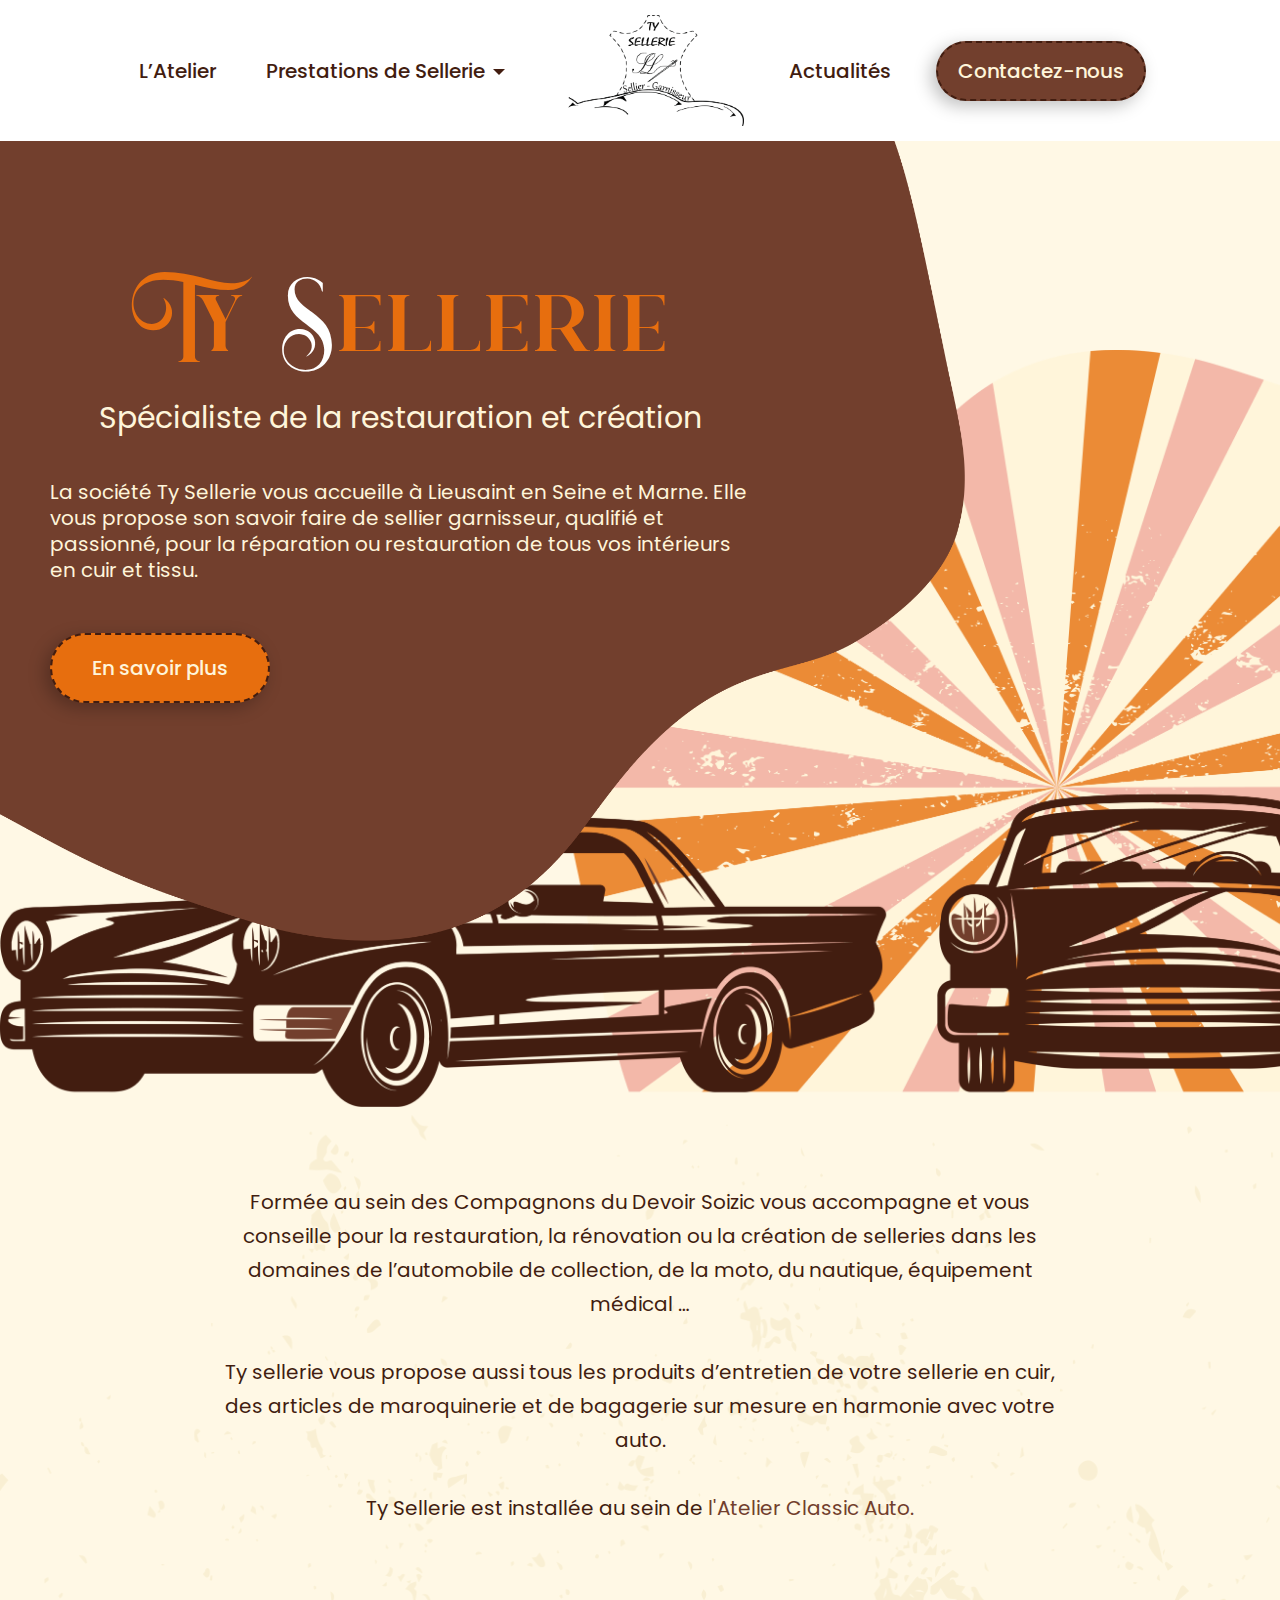
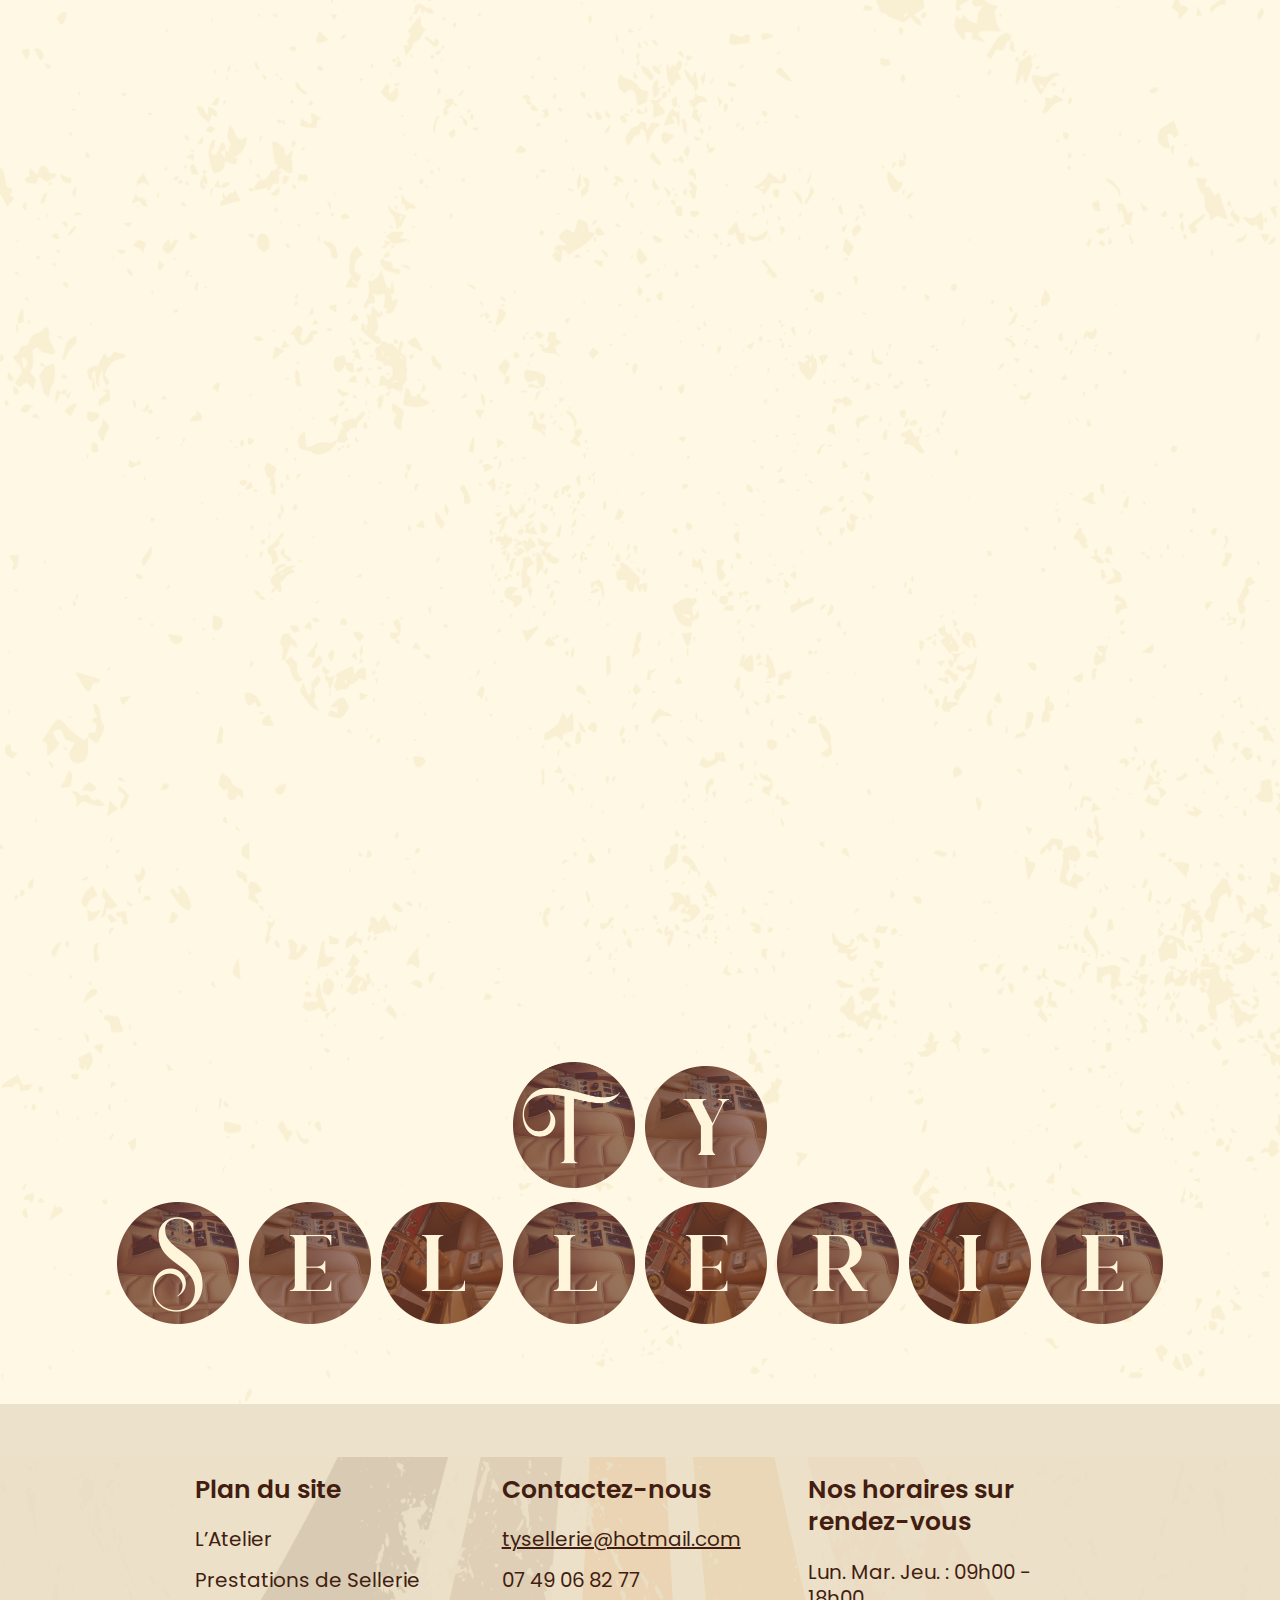
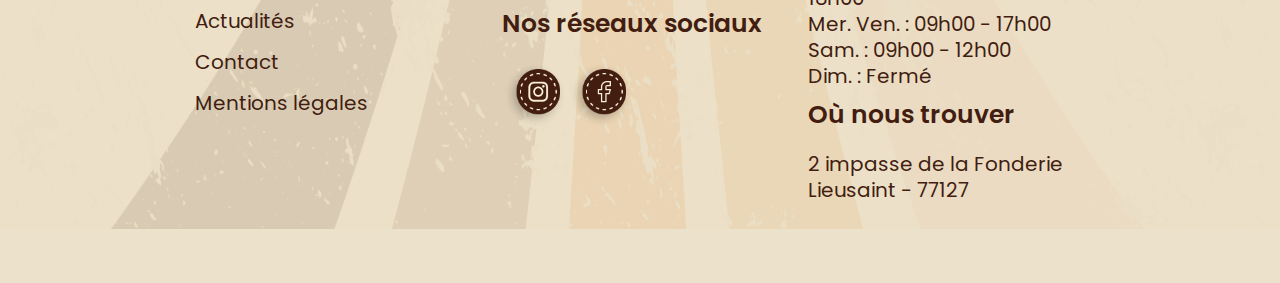
==== index.html @ c3db9c09 "Initial" ====
<!doctype html>
<html>
  <head>
    <meta http-equiv='Content-Type' content='text/html; charset=utf-8' />

    <meta charset="UTF-8">
    <meta http-equiv="X-UA-Compatible" content="IE=edge">
    <meta name="viewport" content="width=device-width, initial-scale=1.0">

    <link href="https://fonts.googleapis.com/css?family=Heebo:400,700|Lato:400,700&display=swap" rel="stylesheet">
    <link rel="stylesheet" href="https://unpkg.com/aos@next/dist/aos.css" />
    <link rel="stylesheet" href="./assets/css/style.css">
    <link rel="icon" href="/assets/img/favicone.jpg" type="image/x-icon" />
    <script src="https://ajax.googleapis.com/ajax/libs/jquery/3.5.1/jquery.min.js"></script>
    <script defer src="./assets/js/popper.min.js"></script>
    <script defer src="./assets/js/bootstrap.min.js"></script>
    <title>Ty Sellerie spécialiste de la restauration et de la création</title>
<meta property="og:title" content="Ty Sellerie spécialiste de la restauration et de la création" />
<meta property="og:locale" content="fr_FR" />
<meta name="description" content="La société Ty Sellerie vous accueille à Lieusaint en Seine et Marne. Elle vous propose son savoir faire de sellier garnisseur, qualifié et passionné." />
<meta property="og:description" content="La société Ty Sellerie vous accueille à Lieusaint en Seine et Marne. Elle vous propose son savoir faire de sellier garnisseur, qualifié et passionné." />
<meta name="keywords" content="" />
<link rel="canonical" href="http://localhost:4000/" />
<meta property="og:url" content="http://localhost:4000/" />
<meta property="og:site_name" content="BHInternet" />
<script type="application/ld+json">
{
"@context":"https://schema.org",
"@type":"WebSite",
"url":"http://localhost:4000/",
"description":"La société Ty Sellerie vous accueille à Lieusaint en Seine et Marne. Elle vous propose son savoir faire de sellier garnisseur, qualifié et passionné.",
"name":"Ty Sellerie spécialiste de la restauration et de la création"
}
</script>


    <!-- Google tag (gtag.js) -->
    <script async src="https://www.googletagmanager.com/gtag/js?id=G-V0Y8XHBQF3"></script>
    <script>
        window.dataLayer = window.dataLayer || [];
        function gtag() { dataLayer.push(arguments); }
        gtag('js', new Date());

        gtag('config', 'G-V0Y8XHBQF3');
    </script>
</head>
  <body>
    <section class="navbar-main ">
    <nav class="navbar navbar-expand-lg fixedNav">
        <div class="container-fluid">
            <div class="Navbar_image2">
                <a href="./index.html"><img src="./assets/img/logo.png"
                    class="Navbar_image-img" alt="" /></a>
            </div>
            <button class="navbar-toggler" type="button" data-toggle="collapse" data-target="#navbarNav"
                aria-controls="navbarNav" aria-expanded="false" aria-label="Toggle navigation">
                <i class="fa fa-bars fa-2x toggle-button" aria-hidden="true"></i>
            </button>
            <div class="collapse navbar-collapse Navbar_nav-collapse" id="navbarNav">
                <ul class="navbar-nav Navbar_nav mx-auto">
                    <li class="nav-item Navbar_nav-item">
                        <a class="nav-link Navbar_nav-link" href="./index.html">L’Atelier</a>
                    </li>
                    <li class="nav-item dropdown Navbar_nav-item">
                        <a class="nav-link Navbar_nav-link dropdown-toggle  d-flex align-items-center" href="#"
                            id="navbarDropdown" role="button" data-toggle="dropdown" aria-haspopup="true"
                            aria-expanded="false"> Prestations de Sellerie
                        </a>
                        <div class="dropdown-menu" aria-labelledby="navbarDropdown">
                            <a class="dropdown-item Navbar_nav-link" href="./sellerie-automobile.html"> Sellerie Automobile</a>
                            <a class="dropdown-item Navbar_nav-link" href="./sellerie-moto.html">Sellerie Moto</a>
                            <a class="dropdown-item Navbar_nav-link" href="./restauration-renovation-cuire.html">Restauration Renovation Cuire</a>
                        </div>
                    </li>
                    <li class="nav-item Navbar_nav-item">
                        <div class="Navbar_image">
                            <a href="./index.html"><img src="./assets/img/logo.png"
                                    class="Navbar_image-img" alt="" /></a>
                        </div>
                    </li>
                    <li class="nav-item Navbar_nav-item">
                        <a class="nav-link Navbar_nav-link" href="./actualites.html">Actualités</a>
                    </li>
                    <li class="nav-item Navbar_nav-item">
                        <a class="nav-link Navbar_nav-btn" href="./contact.html">Contactez-nous</a>
                    </li>
                </ul>
            </div>
        </div>
    </nav>
</section>

    
        <section class="slider">
    <div class="slider_content">
        <div class="slider_bg"></div>
        <div class="slider_top">
            <div class="slider_top-content">
                <h1 class="slider_top-content--title">Ty <span class="color-white">S</span>ellerie</h1>
                <h2 class="slider_top-content--head">Spécialiste de la restauration et création</h2>
                <p class="slider_top-content--p">La société Ty Sellerie vous accueille à Lieusaint en Seine et Marne.
                    Elle vous propose son savoir faire de sellier garnisseur, qualifié
                    et passionné, pour la réparation ou restauration de
                    tous vos intérieurs en cuir et tissu.</p>
            </div>
            <div class="slider_top-button" id="start">
                <div class="d-flex">
                    <a class="slider_top-button--btn" href="#start">En savoir plus</a>
                    <a class="slider_top-button--insta" href="https://www.instagram.com/tysellerie/" target="_blank"><i
                            class="fas fa-instagram"></i></a>
                </div>
            </div>
        </div>
    </div>
</section>
    

    <div class="">
        <div class="bg">
<section class="menu">
    <div class="container-fluid">
        <div class="row">
            <div class="col-md-12">
                <div class="menu_content">
                    <p class="menu_content-p">
                        Formée au sein des Compagnons du Devoir Soizic vous accompagne et vous conseille pour la
                        restauration, la rénovation ou la création de selleries dans les domaines de l’automobile de
                        collection, de la moto, du nautique, équipement médical …
                        <br><br>
                        Ty sellerie vous propose aussi tous les produits d’entretien de votre sellerie en cuir, des
                        articles de maroquinerie et de bagagerie sur mesure en harmonie avec votre auto.
                        <br><br>
                        Ty Sellerie est installée au sein de <a href="#" class="link">l'Atelier Classic Auto.</a>
                    </p>
                </div>
            </div>
        </div>
    </div>
</section>
    <section class="gallery">
        <div class="container-fluid">
            <div class="row">
                <div class="col-md-4 col-sm-6">
                    <div class="gallery_image gallery_image-brown" data-aos="fade-right">
                        <img src="./assets/img/1.png" class="gallery_image-img" alt="" />
                    </div>
                </div>
                <div class="col-md-4 col-sm-6">
                    <div class="gallery_image gallery_image-lightBrown" data-aos="fade-up">
                        <img src="./assets/img/2.png" class="gallery_image-img" alt="" />
                    </div>
                </div>
                <div class="col-md-4 col-sm-6">
                    <div class="gallery_image gallery_image-orange" data-aos="fade-left">
                        <img src="./assets/img/1.png" class="gallery_image-img" alt="" />
                    </div>
                </div>
                <div class="col-md-4 col-sm-6 mt-5">
                    <div class="gallery_image gallery_image-lightOrange" data-aos="fade-right">
                        <img src="./assets/img/3.png" class="gallery_image-img" alt="" />
                    </div>
                </div>
                <div class="col-md-4 col-sm-6 mt-5">
                    <div class="gallery_image gallery_image-pink" data-aos="fade-up">
                        <img src="./assets/img/4.png" class="gallery_image-img" alt="" />
                    </div>
                </div>
                <div class="col-md-4 col-sm-6 mt-5">
                    <div class="gallery_image gallery_image-transparent" data-aos="fade-left">
                        <img src="./assets/img/2.png" class="gallery_image-img" alt="" />
                    </div>
                </div>
            </div>
        </div>
    </section>
    <section class="name">
        <div class="container">
            <div class="name_content">
                <div class="name_content-image">
                    <img src="./assets/img/T.png" class="name_content-image--img" alt="" />
                </div>
                <div class="name_content-image">
                    <img src="./assets/img/Y.png" class="name_content-image--img" alt="" />
                </div>
            </div>
            <div class="name_content">
                <div class="name_content-image">
                    <img src="./assets/img/S.png" class="name_content-image--img" alt="" />
                </div>
                <div class="name_content-image">
                    <img src="./assets/img/E.png" class="name_content-image--img" alt="" />
                </div>
                <div class="name_content-image">
                    <img src="./assets/img/L.png" class="name_content-image--img" alt="" />
                </div>
                <div class="name_content-image">
                    <img src="./assets/img/L2.png" class="name_content-image--img" alt="" />
                </div>
                <div class="name_content-image">
                    <img src="./assets/img/E2.png" class="name_content-image--img" alt="" />
                </div>
                <div class="name_content-image">
                    <img src="./assets/img/R.png" class="name_content-image--img" alt="" />
                </div>
                <div class="name_content-image">
                    <img src="./assets/img/I.png" class="name_content-image--img" alt="" />
                </div>
                <div class="name_content-image">
                    <img src="./assets/img/E3.png" class="name_content-image--img" alt="" />
                </div>
            </div>
        </div>
    </section>
</div>
    </div>

    <footer class="footer">
    <div class="container-fluid">
        <div class="row">
            <div class="col-md-4">
                <div class="footer_content">
                    <h3 class="footer_content-title">Plan du site</h3>
                    <ul class="footer_content-ul">
                        <li class="footer_content-li">
                            <a href="./index.html" class="footer_content-li--link">L’Atelier</a>
                        </li>
                        <li class="footer_content-li">
                            <a href="./sellerie-automobile.html" class="footer_content-li--link">Prestations de Sellerie</a>
                        </li>
                        <li class="footer_content-li">
                            <a href="./actualites.html" class="footer_content-li--link">Actualités</a>
                        </li>
                        <li class="footer_content-li">
                            <a href="./contact.html" class="footer_content-li--link">Contact</a>
                        </li>
                        <li class="footer_content-li">
                            <a href="./mentions-legales.html" class="footer_content-li--link">Mentions légales</a>
                        </li>
                    </ul>
                </div>
            </div>
            <div class="col-md-4">
                <div class="footer_content">
                    <h3 class="footer_content-title">Contactez-nous</h3>
                    <ul class="footer_content-ul">
                        <li class="footer_content-li">
                            <a href="mailto:tysellerie@hotmail.com"
                                class="footer_content-li--link"><u>tysellerie@hotmail.com</u></a>
                        </li>
                        <li class="footer_content-li">
                            <a href="tel:07 49 06 82 77"
                                class="footer_content-li--link">07 49 06 82 77</a>
                        </li>
                    </ul>
                    <h3 class="footer_content-title">Nos réseaux sociaux</h3>
                    <div class="footer_content-icons">
                        <a href="https://www.instagram.com/tysellerie/" target="_blank" class="link"> <img
                                src="./assets/img/insta-footer.png" class="footer_content-icons--img" alt="" /></a>
                                <a href="https://www.facebook.com/Tysellerie77" target="_blank" class="link"><img src="./assets/img/facebook.png" class="footer_content-icons--img" alt="" /></a>
                    </div>
                </div>
            </div>
            <div class="col-md-4">
                <div class="footer_content">
                    <h3 class="footer_content-title">Nos horaires sur rendez-vous</h3>
                    <p class="footer_content-p">Lun. Mar. Jeu. : 09h00 - 18h00<br>
                        Mer. Ven. : 09h00 - 17h00<br>
                        Sam. : 09h00 - 12h00<br>
                        Dim. : Fermé<br></p>
                </div>
                <div class="footer_content">
                    <h3 class="footer_content-title">Où nous trouver</h3>
                    <p class="footer_content-p">2 impasse de la Fonderie<br>
                        Lieusaint - 77127</p>
                </div>
            </div>
        </div>
    </div>
</footer>

<script src="https://unpkg.com/aos@next/dist/aos.js"></script>
<script>
    AOS.init({
        offset: 200,
        duration: 700
    });
</script>

<script src="./assets/js/index.js"></script>
<script src="./assets/js/formSubmit.js"></script>
<script src="https://www.google.com/recaptcha/api.js" async defer></script>
  </body>
</html>
---- assets/css/style.css ----
@import url("https://fonts.googleapis.com/css2?family=Poppins:wght@200;300;400;500;600;700;800;900&display=swap");@import url("https://fonts.googleapis.com/css2?family=Roboto:wght@300;400;500;700;900&display=swap");:root{--color-primary:#421D10;--color-secondary: 
  --font-primary: "Poppins", Helvetica, Arial, sans-serif}@font-face{font-family:"glimmer of light";src:url("../font/glimmer_of_light.otf")}*{margin:0;padding:0}*,*:before,*:after{-webkit-box-sizing:border-box;box-sizing:border-box}*::selection{background-color:var(--color-primary);color:#fff}html{font-family:'Poppins', sans-serif;font-size:62.5% !important;-webkit-tap-highlight-color:rgba(0,0,0,0);scroll-behavior:smooth;line-height:1.5;color:#545454;width:100%;overflow-x:hidden}body{font-family:'Poppins', sans-serif;background-repeat:no-repeat;min-height:100vh;max-width:100%;overflow-x:hidden !important}.bg{background:url("../img/bg.png");background-repeat:no-repeat;background-size:cover;background-position:center}.Navbar{background:#fff !important;z-index:10000 !important;width:100vw;transition:1s all ease-in-out}.Navbar_image2{display:none}@media only screen and (max-width: 990px){.Navbar_image2{display:inline}}@media only screen and (max-width: 990px){.Navbar_image{display:none}}.Navbar_image-img{width:17.6rem;max-width:100% !important;height:11.1rem;margin:1rem 0;margin-left:2rem}@media only screen and (max-width: 768px){.Navbar_image-img{width:auto;height:8vh;max-width:100%;margin-top:1rem !important;margin-bottom:1rem}}.Navbar_nav{font-family:'Poppins', sans-serif;font-size:1.3rem !important;display:flex !important;justify-content:space-between !important;transition:all 5s fade-in;padding:0rem}.Navbar_nav-item{display:flex;justify-content:center;align-items:center;margin:0 2rem !important}@media only screen and (max-width: 990px){.Navbar_nav-item{margin:.5rem 2rem !important}}@media only screen and (max-width: 768px){.Navbar_nav-item{justify-content:flex-start !important;align-items:flex-start !important;text-align:left}}.Navbar_nav-link{font-family:'Poppins';font-style:normal;font-weight:500;font-size:2rem;line-height:1.3;display:flex;align-items:center;color:#421D10;text-transform:none}.Navbar_nav-link:hover{color:#E76E0E;text-decoration:none;cursor:pointer}.Navbar_nav-btn{font-family:'Poppins';font-style:normal;font-weight:500;font-size:2rem;line-height:1.3;color:#FFF5DA;background:#723F2D;box-shadow:-5px 5px 1.7rem rgba(0,0,0,0.25);border-radius:5rem;border:2px dashed #421D10;padding:1.5rem 2rem !important;text-transform:none}@media only screen and (max-width: 900px){.Navbar_nav-btn{margin-left:0 !important}}.Navbar_nav-btn:hover{background:#E76E0E;color:#FFF5DA;transition:all 1s;cursor:pointer}.navbar-active{position:fixed !important;width:100%;max-width:100%;background-color:#fff !important;box-shadow:0 1rem 2rem rgba(0,0,0,0.12);border:0 !important;top:0 !important;left:0 !important;transition:0.2s;z-index:1000 !important}.navbar-active .navbar{height:10vh}.navbar-active .Navbar_image-img{width:7rem !important;height:7rem !important}.dropdown-item.active,.dropdown-item:active{color:#fff;text-decoration:none;background-color:#969d79 !important}.dropdown-toggle::after{position:relative;top:1px;left:2px}.color-white{color:#fff !important}.slider{width:100%;max-width:100%;background:rgba(255,245,218,0.7) !important;position:relative}.slider_content{position:relative;display:flex;justify-content:end;width:100%;max-width:100%;padding-top:20rem}@media only screen and (max-width: 990px){.slider_content{padding:0;display:block}}.slider_bg{position:relative;background:url("../img/slider.png");background-repeat:no-repeat;background-size:contain;background-position:right;width:100%;max-width:100%;height:77.4rem}@media only screen and (max-width: 990px){.slider_bg{height:100%}}.slider_top{position:absolute;top:0;left:0;background:url("../img/slider-top.png");background-repeat:no-repeat;background-size:contain;background-position:left top;width:100%;max-width:100%;height:80rem}@media only screen and (max-width: 990px){.slider_top{position:relative;background-size:cover;background-position:center}}.slider_top-content{padding-left:5rem;padding-top:10rem;width:75rem}@media only screen and (max-width: 990px){.slider_top-content{padding:1rem;width:100%}}.slider_top-content--title{font-family:'glimmer of light';font-style:normal;font-weight:400;font-size:8rem;line-height:1.7;color:#E76E0E;text-align:center}@media only screen and (max-width: 990px){.slider_top-content--title{font-size:6rem}}@media only screen and (max-width: 768px){.slider_top-content--title{font-size:4.8rem}}.slider_top-content--head{font-family:'Poppins';font-style:normal;font-weight:400;font-size:3rem;line-height:1.4;color:#FFF5DA;text-align:center;margin-top:2rem}.slider_top-content--p{font-family:'Poppins';font-style:normal;font-weight:400;font-size:2rem;line-height:1.3;color:#FFF5DA;margin-top:4rem}@media only screen and (max-width: 990px){.slider_top-content--p{margin-right:2rem}}.slider_top-button{width:75rem;display:flex;justify-content:start;align-items:center;margin-top:5rem;margin-left:5rem}@media only screen and (max-width: 990px){.slider_top-button{width:100%;margin-top:3rem;margin-left:2rem}}@media only screen and (max-width: 768px){.slider_top-button{width:100%;margin-top:1rem;margin-left:1rem}}@media only screen and (max-width: 400px){.slider_top-button{justify-content:center;align-items:center;flex-direction:column}}.slider_top-button--btn{font-family:'Poppins';font-style:normal;font-weight:500;font-size:2rem;line-height:1.3;color:#FFF5DA;background:#E76E0E;box-shadow:-5px 5px 1.7rem rgba(0,0,0,0.25);border-radius:5rem;border:2px dashed #421D10;padding:2rem 4rem !important;text-transform:none;text-align:center;margin-right:1rem}@media only screen and (max-width: 900px){.slider_top-button--btn{margin-left:0 !important}}.slider_top-button--btn:hover{background:#723F2D;color:#FFF5DA;text-decoration:none;transition:all .5s;cursor:pointer}.slider_top-button--insta{background:url("../img/insta.png");background-repeat:no-repeat;background-size:contain;background-position:center;width:6.6rem;max-width:100%;height:6.8rem;margin-left:1rem}.menu{padding:7rem 20rem;background:rgba(255,245,218,0.7) !important}@media only screen and (max-width: 1200px){.menu{padding:7rem 10rem}}@media only screen and (max-width: 990px){.menu{padding:7rem}}@media only screen and (max-width: 768px){.menu{padding:4rem 2rem}}.menu_content-p{font-family:'Poppins';font-style:normal;font-weight:400;font-size:2rem;line-height:1.7;text-align:center;color:#421D10}@media only screen and (max-width: 768px){.menu_content-p{text-align:justify}}.menu_content-p2{margin-top:4rem}.link{color:#723F2D !important}.gallery{padding:7rem 20rem;background:rgba(255,245,218,0.7) !important}@media only screen and (max-width: 1200px){.gallery{padding:7rem 10rem}}@media only screen and (max-width: 990px){.gallery{padding:7rem}}@media only screen and (max-width: 768px){.gallery{padding:4rem 2rem}}.gallery-image2{border:.2rem dashed #FFF5DA;height:100%;padding:5rem}.gallery_image{height:100%}.gallery_image-brown{background:#421D10;padding:8rem 1rem;border:2px dashed #FFF5DA}.gallery_image-brown2{background:#421D10;padding:8rem 1rem;padding-bottom:4rem !important}.gallery_image-lightBrown{background:#723F2D;padding:8rem 1rem;border:2px dashed #EB8B36}.gallery_image-orange{background:#E76E0E;padding:8rem 1rem;border:2px dashed #421D10}.gallery_image-lightOrange{background:#EB8B36;padding:8rem 1rem;border:2px dashed #F3B8A9}.gallery_image-pink{background:#F3B8A9;padding:8rem 1rem;border:2px dashed #E76E0E}.gallery_image-transparent{background:#FFF5DA;padding:8rem 1;border:2px dashed #723F2D}.gallery_image-orangePink{background:#EB8B36;border-radius:4.5rem;padding:1.5rem}.gallery_image-img{width:100%;max-width:100%;border-radius:4.5rem;border:.2rem dashed #FFF5DA;padding:1rem}.gallery_image-img2{width:100%;max-width:100%;border-radius:4.5rem;padding:1rem;border:.2rem dashed #FFF5DA}.gallery_image-title{font-family:'Poppins';font-style:normal;font-weight:400;font-size:2rem;line-height:1.3;text-align:center;color:#FFF5DA;margin-top:2rem}.gallery_image-p{font-family:'Poppins';font-style:normal;font-weight:400;font-size:1.5rem;line-height:1.3;text-align:center;color:#FFF5DA;margin-top:4rem}.name{padding:7rem 0;background:rgba(255,245,218,0.7) !important}.name_content{display:flex;justify-content:center;align-items:center;margin:1rem 0}.name_content-image{margin:0 .5rem}.name_content-image--img{width:12.2rem;max-width:100%;height:12.6rem}.footer{background:url("../img/footer-bg.png");background-repeat:no-repeat;background-size:contain;background-position:center;width:100vw;max-width:100%;z-index:0;position:relative;padding:7rem 40rem}@media only screen and (max-width: 1600px){.footer{padding:7rem 18rem}}@media only screen and (max-width: 1200px){.footer{padding:7rem 10rem}}@media only screen and (max-width: 990px){.footer{padding:7rem}}@media only screen and (max-width: 768px){.footer{padding:4rem 2rem}}.footer::before{content:'';position:absolute;top:0;left:0;width:100%;max-width:100%;height:100%;background:#EADFC5;opacity:0.9;z-index:-1;transition:.5s}@media only screen and (max-width: 768px){.footer_content{text-align:center}}.footer_content-title{font-family:'Poppins';font-style:normal;font-weight:600;font-size:2.5rem;line-height:1.3;color:#421D10;margin-bottom:2rem}.footer_content-p{font-family:'Poppins';font-style:normal;font-weight:400;font-size:2rem;line-height:1.3;color:#421D10;margin:1rem 0}.footer_content-ul{list-style:none}.footer_content-li{margin:1.5rem 0}.footer_content-li--link{font-family:'Poppins';font-style:normal;font-weight:400;font-size:2rem;line-height:1.3;text-align:center;color:#421D10}.footer_content-li--link:hover{color:#EB8B36;text-decoration:none;cursor:pointer}.footer_content-icons{display:flex;justify-content:start;align-items:center}@media only screen and (max-width: 768px){.footer_content-icons{justify-content:center}}.footer_content-icons--img{width:6.6rem;max-width:100%;height:6.8rem}.banner{width:100%;max-width:100%}.banner_row{display:flex;justify-content:center;align-items:center;width:100vw;max-width:100%;height:60rem}@media only screen and (max-width: 990px){.banner_row{flex-direction:column;height:100%}}.banner_left{background:url("../img/left.png");background-position:center;background-repeat:no-repeat;background-size:cover;width:100vw;max-width:100%;height:60rem}.banner_left-content--title{font-family:'glimmer of light';font-style:normal;font-weight:400;font-size:8rem;line-height:1.7;text-align:center;color:#FFF5DA;margin-top:2rem}.banner_right{background:url("../img/right.png");background-position:center;background-repeat:no-repeat;background-size:cover;width:100vw;max-width:100%;height:60rem}.banner_right-content{display:flex;flex-direction:column;justify-content:center;align-items:center;padding:15rem 20rem;padding-bottom:0rem}@media only screen and (max-width: 1400px){.banner_right-content{padding:7rem}}@media only screen and (max-width: 990px){.banner_right-content{padding:7rem}}@media only screen and (max-width: 768px){.banner_right-content{padding:4rem 2rem}}.banner_right-content--title{font-family:'Poppins';font-style:normal;font-weight:400;font-size:3rem;line-height:1.5;text-align:center;color:#FFF5DA}.banner_right-content--p{font-family:'Poppins';font-style:normal;font-weight:400;font-size:2rem;line-height:1.3;text-align:center;color:#FFF5DA}.tabs{background:rgba(255,245,218,0.7) !important;padding:2rem 0}.tabs_row{display:flex;justify-content:space-between;align-items:center;padding:2rem 0}@media only screen and (max-width: 990px){.tabs_row{justify-content:center;align-items:center;flex-wrap:wrap}}@media only screen and (max-width: 990px){.tabs_tab{margin:2rem}}.tabs_tab-p{font-family:'Poppins';font-style:normal;font-weight:600;font-size:2rem;line-height:1.3;display:flex;align-items:center;text-align:center;color:#723F2D;padding:.2rem 4rem}.tabs_tab-p::hover{cursor:pointer}.tabs_tab-active{display:flex;align-items:center;text-align:center;background:#FFF5DA;box-shadow:-0.5rem 0.5rem 1.7rem rgba(0,0,0,0.25);border-radius:5rem;border:2px dashed #723F2D;padding:.4rem 1rem}.details{background:rgba(255,245,218,0.7) !important;padding-top:3rem}.details_content{padding:3rem 0;background:rgba(255,245,218,0.7) !important}.details_content-title{font-family:'glimmer of light';font-style:normal;font-weight:400;font-size:6rem;line-height:1.5;text-align:center;color:#421D10}.details_content-p{font-family:'Poppins';font-style:normal;font-weight:400;font-size:2rem;line-height:1.4;text-align:center;color:#421D10;margin-top:3rem}.details_images{background:rgba(255,245,218,0.7) !important;padding-top:2rem;padding-bottom:7rem}.details_images-img{width:100%;max-width:100%;margin:1rem 0}.contact{padding:7rem 0;background:rgba(255,245,218,0.7) !important}.contact_bg{background:#421D10;padding:1rem}.contact_content{padding:3rem;border:2px dashed #FFF5DA}.contact_content-title{font-family:'glimmer of light';font-style:normal;font-weight:400;font-size:3rem;line-height:1.4;text-align:left;color:#FFF5DA;margin-bottom:2rem}.contact_content-ul{list-style:none}.contact_content-li{font-family:'Poppins';font-style:normal;font-weight:400;font-size:2rem;line-height:1.5;text-align:justify;color:#FFFFFF}.contact_content-form--label{font-family:'Roboto';font-style:normal;font-weight:500;font-size:2.5rem;line-height:1.5;display:flex;align-items:center;text-align:justify;color:#FFF5DA}.contact_content-form--input{width:100%;max-width:100%;font-family:'Roboto';font-style:normal;font-weight:400;font-size:2.5rem;line-height:1.6;padding:1rem;display:flex;align-items:center;color:#FFFFFF;background:#723F2D;border-radius:1rem}.contact_content-form--textarea{width:100%;max-width:100%;height:100%;font-family:'Roboto';font-style:normal;font-weight:400;font-size:2.5rem;line-height:1.6;padding:1rem;display:flex;align-items:center;color:#FFFFFF !important;background:#723F2D;border-radius:1rem}.contact_content-form--btn{font-family:'Poppins';font-style:normal;font-weight:500;font-size:2rem;line-height:1.4;display:flex;align-items:center;text-align:center;color:#FFF5DA;background:#E76E0E;box-shadow:-0.5rem 0.5rem 1.7rem rgba(0,0,0,0.25);border-radius:5rem;border:2px dashed #723F2D;padding:1rem 6rem !important}::placeholder{color:#fff !important;opacity:1}:-ms-input-placeholder{color:#fff !important}::-ms-input-placeholder{color:#fff !important}/*!
 * Bootstrap v4.0.0 (https://getbootstrap.com)
 * Copyright 2011-2018 The Bootstrap Authors
 * Copyright 2011-2018 Twitter, Inc.
 * Licensed under MIT (https://github.com/twbs/bootstrap/blob/master/LICENSE)
 */:root{--blue: #007bff;--indigo: #6610f2;--purple: #6f42c1;--pink: #e83e8c;--red: #dc3545;--orange: #fd7e14;--yellow: #ffc107;--green: #28a745;--teal: #20c997;--cyan: #17a2b8;--white: #fff;--gray: #6c757d;--gray-dark: #343a40;--primary: #007bff;--secondary: #6c757d;--success: #28a745;--info: #17a2b8;--warning: #ffc107;--danger: #dc3545;--light: #f8f9fa;--dark: #343a40;--breakpoint-xs: 0;--breakpoint-sm: 576px;--breakpoint-md: 768px;--breakpoint-lg: 992px;--breakpoint-xl: 1200px;--font-family-sans-serif: -apple-system, BlinkMacSystemFont, "Segoe UI", Roboto, "Helvetica Neue", Arial, sans-serif, "Apple Color Emoji", "Segoe UI Emoji", "Segoe UI Symbol";--font-family-monospace: SFMono-Regular, Menlo, Monaco, Consolas, "Liberation Mono", "Courier New", monospace}*,*::before,*::after{box-sizing:border-box}html{font-family:sans-serif;line-height:1.15;-webkit-text-size-adjust:100%;-ms-text-size-adjust:100%;-ms-overflow-style:scrollbar;-webkit-tap-highlight-color:rgba(0,0,0,0)}@-ms-viewport{width:device-width}article,aside,dialog,figcaption,figure,footer,header,hgroup,main,nav,section{display:block}body{margin:0;font-family:-apple-system,BlinkMacSystemFont,"Segoe UI",Roboto,"Helvetica Neue",Arial,sans-serif,"Apple Color Emoji","Segoe UI Emoji","Segoe UI Symbol";font-size:1rem;font-weight:400;line-height:1.5;color:#212529;text-align:left;background-color:#fff}[tabindex="-1"]:focus{outline:0 !important}hr{box-sizing:content-box;height:0;overflow:visible}h1,h2,h3,h4,h5,h6{margin-top:0;margin-bottom:.5rem}p{margin-top:0;margin-bottom:1rem}abbr[title],abbr[data-original-title]{text-decoration:underline;text-decoration:underline dotted;cursor:help;border-bottom:0}address{margin-bottom:1rem;font-style:normal;line-height:inherit}ol,ul,dl{margin-top:0;margin-bottom:1rem}ol ol,ul ul,ol ul,ul ol{margin-bottom:0}dt{font-weight:700}dd{margin-bottom:.5rem;margin-left:0}blockquote{margin:0 0 1rem}dfn{font-style:italic}b,strong{font-weight:bolder}small{font-size:80%}sub,sup{position:relative;font-size:75%;line-height:0;vertical-align:baseline}sub{bottom:-.25em}sup{top:-.5em}a{color:#007bff;text-decoration:none;background-color:transparent;-webkit-text-decoration-skip:objects}a:hover{color:#0056b3;text-decoration:underline}a:not([href]):not([tabindex]){color:inherit;text-decoration:none}a:not([href]):not([tabindex]):hover,a:not([href]):not([tabindex]):focus{color:inherit;text-decoration:none}a:not([href]):not([tabindex]):focus{outline:0}pre,code,kbd,samp{font-family:monospace, monospace;font-size:1em}pre{margin-top:0;margin-bottom:1rem;overflow:auto;-ms-overflow-style:scrollbar}figure{margin:0 0 1rem}img{vertical-align:middle;border-style:none}svg:not(:root){overflow:hidden}table{border-collapse:collapse}caption{padding-top:.75rem;padding-bottom:.75rem;color:#6c757d;text-align:left;caption-side:bottom}th{text-align:inherit}label{display:inline-block;margin-bottom:.5rem}button{border-radius:0}button:focus{outline:1px dotted;outline:5px auto -webkit-focus-ring-color}input,button,select,optgroup,textarea{margin:0;font-family:inherit;font-size:inherit;line-height:inherit}button,input{overflow:visible}button,select{text-transform:none}button,html [type="button"],[type="reset"],[type="submit"]{-webkit-appearance:button}button::-moz-focus-inner,[type="button"]::-moz-focus-inner,[type="reset"]::-moz-focus-inner,[type="submit"]::-moz-focus-inner{padding:0;border-style:none}input[type="radio"],input[type="checkbox"]{box-sizing:border-box;padding:0}input[type="date"],input[type="time"],input[type="datetime-local"],input[type="month"]{-webkit-appearance:listbox}textarea{overflow:auto;resize:vertical}fieldset{min-width:0;padding:0;margin:0;border:0}legend{display:block;width:100%;max-width:100%;padding:0;margin-bottom:.5rem;font-size:1.5rem;line-height:inherit;color:inherit;white-space:normal}progress{vertical-align:baseline}[type="number"]::-webkit-inner-spin-button,[type="number"]::-webkit-outer-spin-button{height:auto}[type="search"]{outline-offset:-2px;-webkit-appearance:none}[type="search"]::-webkit-search-cancel-button,[type="search"]::-webkit-search-decoration{-webkit-appearance:none}::-webkit-file-upload-button{font:inherit;-webkit-appearance:button}output{display:inline-block}summary{display:list-item;cursor:pointer}template{display:none}[hidden]{display:none !important}h1,h2,h3,h4,h5,h6,.h1,.h2,.h3,.h4,.h5,.h6{margin-bottom:.5rem;font-family:inherit;font-weight:500;line-height:1.2;color:inherit}h1,.h1{font-size:2.5rem}h2,.h2{font-size:2rem}h3,.h3{font-size:1.75rem}h4,.h4{font-size:1.5rem}h5,.h5{font-size:1.25rem}h6,.h6{font-size:1rem}.lead{font-size:1.25rem;font-weight:300}.display-1{font-size:6rem;font-weight:300;line-height:1.2}.display-2{font-size:5.5rem;font-weight:300;line-height:1.2}.display-3{font-size:4.5rem;font-weight:300;line-height:1.2}.display-4{font-size:3.5rem;font-weight:300;line-height:1.2}hr{margin-top:1rem;margin-bottom:1rem;border:0;border-top:1px solid rgba(0,0,0,0.1)}small,.small{font-size:80%;font-weight:400}mark,.mark{padding:.2em;background-color:#fcf8e3}.list-unstyled{padding-left:0;list-style:none}.list-inline{padding-left:0;list-style:none}.list-inline-item{display:inline-block}.list-inline-item:not(:last-child){margin-right:.5rem}.initialism{font-size:90%;text-transform:uppercase}.blockquote{margin-bottom:1rem;font-size:1.25rem}.blockquote-footer{display:block;font-size:80%;color:#6c757d}.blockquote-footer::before{content:"\2014 \00A0"}.img-fluid{max-width:100%;height:auto}.img-thumbnail{padding:.25rem;background-color:#fff;border:1px solid #dee2e6;border-radius:.25rem;max-width:100%;height:auto}.figure{display:inline-block}.figure-img{margin-bottom:.5rem;line-height:1}.figure-caption{font-size:90%;color:#6c757d}code,kbd,pre,samp{font-family:SFMono-Regular,Menlo,Monaco,Consolas,"Liberation Mono","Courier New",monospace}code{font-size:87.5%;color:#e83e8c;word-break:break-word}a>code{color:inherit}kbd{padding:.2rem .4rem;font-size:87.5%;color:#fff;background-color:#212529;border-radius:.2rem}kbd kbd{padding:0;font-size:100%;font-weight:700}pre{display:block;font-size:87.5%;color:#212529}pre code{font-size:inherit;color:inherit;word-break:normal}.pre-scrollable{max-height:340px;overflow-y:scroll}.container{width:100%;padding-right:15px;padding-left:15px;margin-right:auto;margin-left:auto}@media (min-width: 576px){.container{max-width:540px}}@media (min-width: 768px){.container{max-width:720px}}@media (min-width: 992px){.container{max-width:960px}}@media (min-width: 1200px){.container{max-width:1140px}}.container-fluid{width:100%;padding-right:15px;padding-left:15px;margin-right:auto;margin-left:auto}.row{display:flex;flex-wrap:wrap;margin-right:-15px;margin-left:-15px}.no-gutters{margin-right:0;margin-left:0}.no-gutters>.col,.no-gutters>[class*="col-"]{padding-right:0;padding-left:0}.col-1,.col-2,.col-3,.col-4,.col-5,.col-6,.col-7,.col-8,.col-9,.col-10,.col-11,.col-12,.col,.col-auto,.col-sm-1,.col-sm-2,.col-sm-3,.col-sm-4,.col-sm-5,.col-sm-6,.col-sm-7,.col-sm-8,.col-sm-9,.col-sm-10,.col-sm-11,.col-sm-12,.col-sm,.col-sm-auto,.col-md-1,.col-md-2,.col-md-3,.col-md-4,.col-md-5,.col-md-6,.col-md-7,.col-md-8,.col-md-9,.col-md-10,.col-md-11,.col-md-12,.col-md,.col-md-auto,.col-lg-1,.col-lg-2,.col-lg-3,.col-lg-4,.col-lg-5,.col-lg-6,.col-lg-7,.col-lg-8,.col-lg-9,.col-lg-10,.col-lg-11,.col-lg-12,.col-lg,.col-lg-auto,.col-xl-1,.col-xl-2,.col-xl-3,.col-xl-4,.col-xl-5,.col-xl-6,.col-xl-7,.col-xl-8,.col-xl-9,.col-xl-10,.col-xl-11,.col-xl-12,.col-xl,.col-xl-auto{position:relative;width:100%;min-height:1px;padding-right:15px;padding-left:15px}.col{flex-basis:0;flex-grow:1;max-width:100%}.col-auto{flex:0 0 auto;width:auto;max-width:none}.col-1{flex:0 0 8.3333333333%;max-width:8.3333333333%}.col-2{flex:0 0 16.6666666667%;max-width:16.6666666667%}.col-3{flex:0 0 25%;max-width:25%}.col-4{flex:0 0 33.3333333333%;max-width:33.3333333333%}.col-5{flex:0 0 41.6666666667%;max-width:41.6666666667%}.col-6{flex:0 0 50%;max-width:50%}.col-7{flex:0 0 58.3333333333%;max-width:58.3333333333%}.col-8{flex:0 0 66.6666666667%;max-width:66.6666666667%}.col-9{flex:0 0 75%;max-width:75%}.col-10{flex:0 0 83.3333333333%;max-width:83.3333333333%}.col-11{flex:0 0 91.6666666667%;max-width:91.6666666667%}.col-12{flex:0 0 100%;max-width:100%}.order-first{order:-1}.order-last{order:13}.order-0{order:0}.order-1{order:1}.order-2{order:2}.order-3{order:3}.order-4{order:4}.order-5{order:5}.order-6{order:6}.order-7{order:7}.order-8{order:8}.order-9{order:9}.order-10{order:10}.order-11{order:11}.order-12{order:12}.offset-1{margin-left:8.3333333333%}.offset-2{margin-left:16.6666666667%}.offset-3{margin-left:25%}.offset-4{margin-left:33.3333333333%}.offset-5{margin-left:41.6666666667%}.offset-6{margin-left:50%}.offset-7{margin-left:58.3333333333%}.offset-8{margin-left:66.6666666667%}.offset-9{margin-left:75%}.offset-10{margin-left:83.3333333333%}.offset-11{margin-left:91.6666666667%}@media (min-width: 576px){.col-sm{flex-basis:0;flex-grow:1;max-width:100%}.col-sm-auto{flex:0 0 auto;width:auto;max-width:none}.col-sm-1{flex:0 0 8.3333333333%;max-width:8.3333333333%}.col-sm-2{flex:0 0 16.6666666667%;max-width:16.6666666667%}.col-sm-3{flex:0 0 25%;max-width:25%}.col-sm-4{flex:0 0 33.3333333333%;max-width:33.3333333333%}.col-sm-5{flex:0 0 41.6666666667%;max-width:41.6666666667%}.col-sm-6{flex:0 0 50%;max-width:50%}.col-sm-7{flex:0 0 58.3333333333%;max-width:58.3333333333%}.col-sm-8{flex:0 0 66.6666666667%;max-width:66.6666666667%}.col-sm-9{flex:0 0 75%;max-width:75%}.col-sm-10{flex:0 0 83.3333333333%;max-width:83.3333333333%}.col-sm-11{flex:0 0 91.6666666667%;max-width:91.6666666667%}.col-sm-12{flex:0 0 100%;max-width:100%}.order-sm-first{order:-1}.order-sm-last{order:13}.order-sm-0{order:0}.order-sm-1{order:1}.order-sm-2{order:2}.order-sm-3{order:3}.order-sm-4{order:4}.order-sm-5{order:5}.order-sm-6{order:6}.order-sm-7{order:7}.order-sm-8{order:8}.order-sm-9{order:9}.order-sm-10{order:10}.order-sm-11{order:11}.order-sm-12{order:12}.offset-sm-0{margin-left:0}.offset-sm-1{margin-left:8.3333333333%}.offset-sm-2{margin-left:16.6666666667%}.offset-sm-3{margin-left:25%}.offset-sm-4{margin-left:33.3333333333%}.offset-sm-5{margin-left:41.6666666667%}.offset-sm-6{margin-left:50%}.offset-sm-7{margin-left:58.3333333333%}.offset-sm-8{margin-left:66.6666666667%}.offset-sm-9{margin-left:75%}.offset-sm-10{margin-left:83.3333333333%}.offset-sm-11{margin-left:91.6666666667%}}@media (min-width: 768px){.col-md{flex-basis:0;flex-grow:1;max-width:100%}.col-md-auto{flex:0 0 auto;width:auto;max-width:none}.col-md-1{flex:0 0 8.3333333333%;max-width:8.3333333333%}.col-md-2{flex:0 0 16.6666666667%;max-width:16.6666666667%}.col-md-3{flex:0 0 25%;max-width:25%}.col-md-4{flex:0 0 33.3333333333%;max-width:33.3333333333%}.col-md-5{flex:0 0 41.6666666667%;max-width:41.6666666667%}.col-md-6{flex:0 0 50%;max-width:50%}.col-md-7{flex:0 0 58.3333333333%;max-width:58.3333333333%}.col-md-8{flex:0 0 66.6666666667%;max-width:66.6666666667%}.col-md-9{flex:0 0 75%;max-width:75%}.col-md-10{flex:0 0 83.3333333333%;max-width:83.3333333333%}.col-md-11{flex:0 0 91.6666666667%;max-width:91.6666666667%}.col-md-12{flex:0 0 100%;max-width:100%}.order-md-first{order:-1}.order-md-last{order:13}.order-md-0{order:0}.order-md-1{order:1}.order-md-2{order:2}.order-md-3{order:3}.order-md-4{order:4}.order-md-5{order:5}.order-md-6{order:6}.order-md-7{order:7}.order-md-8{order:8}.order-md-9{order:9}.order-md-10{order:10}.order-md-11{order:11}.order-md-12{order:12}.offset-md-0{margin-left:0}.offset-md-1{margin-left:8.3333333333%}.offset-md-2{margin-left:16.6666666667%}.offset-md-3{margin-left:25%}.offset-md-4{margin-left:33.3333333333%}.offset-md-5{margin-left:41.6666666667%}.offset-md-6{margin-left:50%}.offset-md-7{margin-left:58.3333333333%}.offset-md-8{margin-left:66.6666666667%}.offset-md-9{margin-left:75%}.offset-md-10{margin-left:83.3333333333%}.offset-md-11{margin-left:91.6666666667%}}@media (min-width: 992px){.col-lg{flex-basis:0;flex-grow:1;max-width:100%}.col-lg-auto{flex:0 0 auto;width:auto;max-width:none}.col-lg-1{flex:0 0 8.3333333333%;max-width:8.3333333333%}.col-lg-2{flex:0 0 16.6666666667%;max-width:16.6666666667%}.col-lg-3{flex:0 0 25%;max-width:25%}.col-lg-4{flex:0 0 33.3333333333%;max-width:33.3333333333%}.col-lg-5{flex:0 0 41.6666666667%;max-width:41.6666666667%}.col-lg-6{flex:0 0 50%;max-width:50%}.col-lg-7{flex:0 0 58.3333333333%;max-width:58.3333333333%}.col-lg-8{flex:0 0 66.6666666667%;max-width:66.6666666667%}.col-lg-9{flex:0 0 75%;max-width:75%}.col-lg-10{flex:0 0 83.3333333333%;max-width:83.3333333333%}.col-lg-11{flex:0 0 91.6666666667%;max-width:91.6666666667%}.col-lg-12{flex:0 0 100%;max-width:100%}.order-lg-first{order:-1}.order-lg-last{order:13}.order-lg-0{order:0}.order-lg-1{order:1}.order-lg-2{order:2}.order-lg-3{order:3}.order-lg-4{order:4}.order-lg-5{order:5}.order-lg-6{order:6}.order-lg-7{order:7}.order-lg-8{order:8}.order-lg-9{order:9}.order-lg-10{order:10}.order-lg-11{order:11}.order-lg-12{order:12}.offset-lg-0{margin-left:0}.offset-lg-1{margin-left:8.3333333333%}.offset-lg-2{margin-left:16.6666666667%}.offset-lg-3{margin-left:25%}.offset-lg-4{margin-left:33.3333333333%}.offset-lg-5{margin-left:41.6666666667%}.offset-lg-6{margin-left:50%}.offset-lg-7{margin-left:58.3333333333%}.offset-lg-8{margin-left:66.6666666667%}.offset-lg-9{margin-left:75%}.offset-lg-10{margin-left:83.3333333333%}.offset-lg-11{margin-left:91.6666666667%}}@media (min-width: 1200px){.col-xl{flex-basis:0;flex-grow:1;max-width:100%}.col-xl-auto{flex:0 0 auto;width:auto;max-width:none}.col-xl-1{flex:0 0 8.3333333333%;max-width:8.3333333333%}.col-xl-2{flex:0 0 16.6666666667%;max-width:16.6666666667%}.col-xl-3{flex:0 0 25%;max-width:25%}.col-xl-4{flex:0 0 33.3333333333%;max-width:33.3333333333%}.col-xl-5{flex:0 0 41.6666666667%;max-width:41.6666666667%}.col-xl-6{flex:0 0 50%;max-width:50%}.col-xl-7{flex:0 0 58.3333333333%;max-width:58.3333333333%}.col-xl-8{flex:0 0 66.6666666667%;max-width:66.6666666667%}.col-xl-9{flex:0 0 75%;max-width:75%}.col-xl-10{flex:0 0 83.3333333333%;max-width:83.3333333333%}.col-xl-11{flex:0 0 91.6666666667%;max-width:91.6666666667%}.col-xl-12{flex:0 0 100%;max-width:100%}.order-xl-first{order:-1}.order-xl-last{order:13}.order-xl-0{order:0}.order-xl-1{order:1}.order-xl-2{order:2}.order-xl-3{order:3}.order-xl-4{order:4}.order-xl-5{order:5}.order-xl-6{order:6}.order-xl-7{order:7}.order-xl-8{order:8}.order-xl-9{order:9}.order-xl-10{order:10}.order-xl-11{order:11}.order-xl-12{order:12}.offset-xl-0{margin-left:0}.offset-xl-1{margin-left:8.3333333333%}.offset-xl-2{margin-left:16.6666666667%}.offset-xl-3{margin-left:25%}.offset-xl-4{margin-left:33.3333333333%}.offset-xl-5{margin-left:41.6666666667%}.offset-xl-6{margin-left:50%}.offset-xl-7{margin-left:58.3333333333%}.offset-xl-8{margin-left:66.6666666667%}.offset-xl-9{margin-left:75%}.offset-xl-10{margin-left:83.3333333333%}.offset-xl-11{margin-left:91.6666666667%}}.table{width:100%;max-width:100%;margin-bottom:1rem;background-color:rgba(0,0,0,0)}.table th,.table td{padding:.75rem;vertical-align:top;border-top:1px solid #dee2e6}.table thead th{vertical-align:bottom;border-bottom:2px solid #dee2e6}.table tbody+tbody{border-top:2px solid #dee2e6}.table .table{background-color:#fff}.table-sm th,.table-sm td{padding:.3rem}.table-bordered{border:1px solid #dee2e6}.table-bordered th,.table-bordered td{border:1px solid #dee2e6}.table-bordered thead th,.table-bordered thead td{border-bottom-width:2px}.table-striped tbody tr:nth-of-type(odd){background-color:rgba(0,0,0,0.05)}.table-hover tbody tr:hover{background-color:rgba(0,0,0,0.075)}.table-primary,.table-primary>th,.table-primary>td{background-color:#b8daff}.table-hover .table-primary:hover{background-color:#9fcdff}.table-hover .table-primary:hover>td,.table-hover .table-primary:hover>th{background-color:#9fcdff}.table-secondary,.table-secondary>th,.table-secondary>td{background-color:#d6d8db}.table-hover .table-secondary:hover{background-color:#c8cbcf}.table-hover .table-secondary:hover>td,.table-hover .table-secondary:hover>th{background-color:#c8cbcf}.table-success,.table-success>th,.table-success>td{background-color:#c3e6cb}.table-hover .table-success:hover{background-color:#b1dfbb}.table-hover .table-success:hover>td,.table-hover .table-success:hover>th{background-color:#b1dfbb}.table-info,.table-info>th,.table-info>td{background-color:#bee5eb}.table-hover .table-info:hover{background-color:#abdde5}.table-hover .table-info:hover>td,.table-hover .table-info:hover>th{background-color:#abdde5}.table-warning,.table-warning>th,.table-warning>td{background-color:#ffeeba}.table-hover .table-warning:hover{background-color:#ffe8a1}.table-hover .table-warning:hover>td,.table-hover .table-warning:hover>th{background-color:#ffe8a1}.table-danger,.table-danger>th,.table-danger>td{background-color:#f5c6cb}.table-hover .table-danger:hover{background-color:#f1b0b7}.table-hover .table-danger:hover>td,.table-hover .table-danger:hover>th{background-color:#f1b0b7}.table-light,.table-light>th,.table-light>td{background-color:#fdfdfe}.table-hover .table-light:hover{background-color:#ececf6}.table-hover .table-light:hover>td,.table-hover .table-light:hover>th{background-color:#ececf6}.table-dark,.table-dark>th,.table-dark>td{background-color:#c6c8ca}.table-hover .table-dark:hover{background-color:#b9bbbe}.table-hover .table-dark:hover>td,.table-hover .table-dark:hover>th{background-color:#b9bbbe}.table-active,.table-active>th,.table-active>td{background-color:rgba(0,0,0,0.075)}.table-hover .table-active:hover{background-color:rgba(0,0,0,0.075)}.table-hover .table-active:hover>td,.table-hover .table-active:hover>th{background-color:rgba(0,0,0,0.075)}.table .thead-dark th{color:#fff;background-color:#212529;border-color:#32383e}.table .thead-light th{color:#495057;background-color:#e9ecef;border-color:#dee2e6}.table-dark{color:#fff;background-color:#212529}.table-dark th,.table-dark td,.table-dark thead th{border-color:#32383e}.table-dark.table-bordered{border:0}.table-dark.table-striped tbody tr:nth-of-type(odd){background-color:rgba(255,255,255,0.05)}.table-dark.table-hover tbody tr:hover{background-color:rgba(255,255,255,0.075)}@media (max-width: 575.98px){.table-responsive-sm{display:block;width:100%;overflow-x:auto;-webkit-overflow-scrolling:touch;-ms-overflow-style:-ms-autohiding-scrollbar}.table-responsive-sm>.table-bordered{border:0}}@media (max-width: 767.98px){.table-responsive-md{display:block;width:100%;overflow-x:auto;-webkit-overflow-scrolling:touch;-ms-overflow-style:-ms-autohiding-scrollbar}.table-responsive-md>.table-bordered{border:0}}@media (max-width: 991.98px){.table-responsive-lg{display:block;width:100%;overflow-x:auto;-webkit-overflow-scrolling:touch;-ms-overflow-style:-ms-autohiding-scrollbar}.table-responsive-lg>.table-bordered{border:0}}@media (max-width: 1199.98px){.table-responsive-xl{display:block;width:100%;overflow-x:auto;-webkit-overflow-scrolling:touch;-ms-overflow-style:-ms-autohiding-scrollbar}.table-responsive-xl>.table-bordered{border:0}}.table-responsive{display:block;width:100%;overflow-x:auto;-webkit-overflow-scrolling:touch;-ms-overflow-style:-ms-autohiding-scrollbar}.table-responsive>.table-bordered{border:0}.form-control{display:block;width:100%;padding:.375rem .75rem;font-size:1rem;line-height:1.5;color:#495057;background-color:#fff;background-clip:padding-box;border:1px solid #ced4da;border-radius:.25rem;transition:border-color 0.15s ease-in-out,box-shadow 0.15s ease-in-out}.form-control::-ms-expand{background-color:transparent;border:0}.form-control:focus{color:#495057;background-color:#fff;border-color:#80bdff;outline:0;box-shadow:0 0 0 .2rem rgba(0,123,255,0.25)}.form-control::placeholder{color:#6c757d;opacity:1}.form-control:disabled,.form-control[readonly]{background-color:#e9ecef;opacity:1}select.form-control:not([size]):not([multiple]){height:calc(2.25rem + 2px)}select.form-control:focus::-ms-value{color:#495057;background-color:#fff}.form-control-file,.form-control-range{display:block;width:100%}.col-form-label{padding-top:calc(.375rem + 1px);padding-bottom:calc(.375rem + 1px);margin-bottom:0;font-size:inherit;line-height:1.5}.col-form-label-lg{padding-top:calc(.5rem + 1px);padding-bottom:calc(.5rem + 1px);font-size:1.25rem;line-height:1.5}.col-form-label-sm{padding-top:calc(.25rem + 1px);padding-bottom:calc(.25rem + 1px);font-size:.875rem;line-height:1.5}.form-control-plaintext{display:block;width:100%;padding-top:.375rem;padding-bottom:.375rem;margin-bottom:0;line-height:1.5;background-color:transparent;border:solid transparent;border-width:1px 0}.form-control-plaintext.form-control-sm,.input-group-sm>.form-control-plaintext.form-control,.input-group-sm>.input-group-prepend>.form-control-plaintext.input-group-text,.input-group-sm>.input-group-append>.form-control-plaintext.input-group-text,.input-group-sm>.input-group-prepend>.form-control-plaintext.btn,.input-group-sm>.input-group-append>.form-control-plaintext.btn,.form-control-plaintext.form-control-lg,.input-group-lg>.form-control-plaintext.form-control,.input-group-lg>.input-group-prepend>.form-control-plaintext.input-group-text,.input-group-lg>.input-group-append>.form-control-plaintext.input-group-text,.input-group-lg>.input-group-prepend>.form-control-plaintext.btn,.input-group-lg>.input-group-append>.form-control-plaintext.btn{padding-right:0;padding-left:0}.form-control-sm,.input-group-sm>.form-control,.input-group-sm>.input-group-prepend>.input-group-text,.input-group-sm>.input-group-append>.input-group-text,.input-group-sm>.input-group-prepend>.btn,.input-group-sm>.input-group-append>.btn{padding:.25rem .5rem;font-size:.875rem;line-height:1.5;border-radius:.2rem}select.form-control-sm:not([size]):not([multiple]),.input-group-sm>select.form-control:not([size]):not([multiple]),.input-group-sm>.input-group-prepend>select.input-group-text:not([size]):not([multiple]),.input-group-sm>.input-group-append>select.input-group-text:not([size]):not([multiple]),.input-group-sm>.input-group-prepend>select.btn:not([size]):not([multiple]),.input-group-sm>.input-group-append>select.btn:not([size]):not([multiple]){height:calc(1.8125rem + 2px)}.form-control-lg,.input-group-lg>.form-control,.input-group-lg>.input-group-prepend>.input-group-text,.input-group-lg>.input-group-append>.input-group-text,.input-group-lg>.input-group-prepend>.btn,.input-group-lg>.input-group-append>.btn{padding:.5rem 1rem;font-size:1.25rem;line-height:1.5;border-radius:.3rem}select.form-control-lg:not([size]):not([multiple]),.input-group-lg>select.form-control:not([size]):not([multiple]),.input-group-lg>.input-group-prepend>select.input-group-text:not([size]):not([multiple]),.input-group-lg>.input-group-append>select.input-group-text:not([size]):not([multiple]),.input-group-lg>.input-group-prepend>select.btn:not([size]):not([multiple]),.input-group-lg>.input-group-append>select.btn:not([size]):not([multiple]){height:calc(2.875rem + 2px)}.form-group{margin-bottom:1rem}.form-text{display:block;margin-top:.25rem}.form-row{display:flex;flex-wrap:wrap;margin-right:-5px;margin-left:-5px}.form-row>.col,.form-row>[class*="col-"]{padding-right:5px;padding-left:5px}.form-check{position:relative;display:block;padding-left:1.25rem}.form-check-input{position:absolute;margin-top:.3rem;margin-left:-1.25rem}.form-check-input:disabled ~ .form-check-label{color:#6c757d}.form-check-label{margin-bottom:0}.form-check-inline{display:inline-flex;align-items:center;padding-left:0;margin-right:.75rem}.form-check-inline .form-check-input{position:static;margin-top:0;margin-right:.3125rem;margin-left:0}.valid-feedback{display:none;width:100%;margin-top:.25rem;font-size:80%;color:#28a745}.valid-tooltip{position:absolute;top:100%;z-index:5;display:none;max-width:100%;padding:.5rem;margin-top:.1rem;font-size:.875rem;line-height:1;color:#fff;background-color:rgba(40,167,69,0.8);border-radius:.2rem}.was-validated .form-control:valid,.form-control.is-valid,.was-validated .custom-select:valid,.custom-select.is-valid{border-color:#28a745}.was-validated .form-control:valid:focus,.form-control.is-valid:focus,.was-validated .custom-select:valid:focus,.custom-select.is-valid:focus{border-color:#28a745;box-shadow:0 0 0 .2rem rgba(40,167,69,0.25)}.was-validated .form-control:valid ~ .valid-feedback,.was-validated .form-control:valid ~ .valid-tooltip,.form-control.is-valid ~ .valid-feedback,.form-control.is-valid ~ .valid-tooltip,.was-validated .custom-select:valid ~ .valid-feedback,.was-validated .custom-select:valid ~ .valid-tooltip,.custom-select.is-valid ~ .valid-feedback,.custom-select.is-valid ~ .valid-tooltip{display:block}.was-validated .form-check-input:valid ~ .form-check-label,.form-check-input.is-valid ~ .form-check-label{color:#28a745}.was-validated .form-check-input:valid ~ .valid-feedback,.was-validated .form-check-input:valid ~ .valid-tooltip,.form-check-input.is-valid ~ .valid-feedback,.form-check-input.is-valid ~ .valid-tooltip{display:block}.was-validated .custom-control-input:valid ~ .custom-control-label,.custom-control-input.is-valid ~ .custom-control-label{color:#28a745}.was-validated .custom-control-input:valid ~ .custom-control-label::before,.custom-control-input.is-valid ~ .custom-control-label::before{background-color:#71dd8a}.was-validated .custom-control-input:valid ~ .valid-feedback,.was-validated .custom-control-input:valid ~ .valid-tooltip,.custom-control-input.is-valid ~ .valid-feedback,.custom-control-input.is-valid ~ .valid-tooltip{display:block}.was-validated .custom-control-input:valid:checked ~ .custom-control-label::before,.custom-control-input.is-valid:checked ~ .custom-control-label::before{background-color:#34ce57}.was-validated .custom-control-input:valid:focus ~ .custom-control-label::before,.custom-control-input.is-valid:focus ~ .custom-control-label::before{box-shadow:0 0 0 1px #fff,0 0 0 .2rem rgba(40,167,69,0.25)}.was-validated .custom-file-input:valid ~ .custom-file-label,.custom-file-input.is-valid ~ .custom-file-label{border-color:#28a745}.was-validated .custom-file-input:valid ~ .custom-file-label::before,.custom-file-input.is-valid ~ .custom-file-label::before{border-color:inherit}.was-validated .custom-file-input:valid ~ .valid-feedback,.was-validated .custom-file-input:valid ~ .valid-tooltip,.custom-file-input.is-valid ~ .valid-feedback,.custom-file-input.is-valid ~ .valid-tooltip{display:block}.was-validated .custom-file-input:valid:focus ~ .custom-file-label,.custom-file-input.is-valid:focus ~ .custom-file-label{box-shadow:0 0 0 .2rem rgba(40,167,69,0.25)}.invalid-feedback{display:none;width:100%;margin-top:.25rem;font-size:80%;color:#dc3545}.invalid-tooltip{position:absolute;top:100%;z-index:5;display:none;max-width:100%;padding:.5rem;margin-top:.1rem;font-size:.875rem;line-height:1;color:#fff;background-color:rgba(220,53,69,0.8);border-radius:.2rem}.was-validated .form-control:invalid,.form-control.is-invalid,.was-validated .custom-select:invalid,.custom-select.is-invalid{border-color:#dc3545}.was-validated .form-control:invalid:focus,.form-control.is-invalid:focus,.was-validated .custom-select:invalid:focus,.custom-select.is-invalid:focus{border-color:#dc3545;box-shadow:0 0 0 .2rem rgba(220,53,69,0.25)}.was-validated .form-control:invalid ~ .invalid-feedback,.was-validated .form-control:invalid ~ .invalid-tooltip,.form-control.is-invalid ~ .invalid-feedback,.form-control.is-invalid ~ .invalid-tooltip,.was-validated .custom-select:invalid ~ .invalid-feedback,.was-validated .custom-select:invalid ~ .invalid-tooltip,.custom-select.is-invalid ~ .invalid-feedback,.custom-select.is-invalid ~ .invalid-tooltip{display:block}.was-validated .form-check-input:invalid ~ .form-check-label,.form-check-input.is-invalid ~ .form-check-label{color:#dc3545}.was-validated .form-check-input:invalid ~ .invalid-feedback,.was-validated .form-check-input:invalid ~ .invalid-tooltip,.form-check-input.is-invalid ~ .invalid-feedback,.form-check-input.is-invalid ~ .invalid-tooltip{display:block}.was-validated .custom-control-input:invalid ~ .custom-control-label,.custom-control-input.is-invalid ~ .custom-control-label{color:#dc3545}.was-validated .custom-control-input:invalid ~ .custom-control-label::before,.custom-control-input.is-invalid ~ .custom-control-label::before{background-color:#efa2a9}.was-validated .custom-control-input:invalid ~ .invalid-feedback,.was-validated .custom-control-input:invalid ~ .invalid-tooltip,.custom-control-input.is-invalid ~ .invalid-feedback,.custom-control-input.is-invalid ~ .invalid-tooltip{display:block}.was-validated .custom-control-input:invalid:checked ~ .custom-control-label::before,.custom-control-input.is-invalid:checked ~ .custom-control-label::before{background-color:#e4606d}.was-validated .custom-control-input:invalid:focus ~ .custom-control-label::before,.custom-control-input.is-invalid:focus ~ .custom-control-label::before{box-shadow:0 0 0 1px #fff,0 0 0 .2rem rgba(220,53,69,0.25)}.was-validated .custom-file-input:invalid ~ .custom-file-label,.custom-file-input.is-invalid ~ .custom-file-label{border-color:#dc3545}.was-validated .custom-file-input:invalid ~ .custom-file-label::before,.custom-file-input.is-invalid ~ .custom-file-label::before{border-color:inherit}.was-validated .custom-file-input:invalid ~ .invalid-feedback,.was-validated .custom-file-input:invalid ~ .invalid-tooltip,.custom-file-input.is-invalid ~ .invalid-feedback,.custom-file-input.is-invalid ~ .invalid-tooltip{display:block}.was-validated .custom-file-input:invalid:focus ~ .custom-file-label,.custom-file-input.is-invalid:focus ~ .custom-file-label{box-shadow:0 0 0 .2rem rgba(220,53,69,0.25)}.form-inline{display:flex;flex-flow:row wrap;align-items:center}.form-inline .form-check{width:100%}@media (min-width: 576px){.form-inline label{display:flex;align-items:center;justify-content:center;margin-bottom:0}.form-inline .form-group{display:flex;flex:0 0 auto;flex-flow:row wrap;align-items:center;margin-bottom:0}.form-inline .form-control{display:inline-block;width:auto;vertical-align:middle}.form-inline .form-control-plaintext{display:inline-block}.form-inline .input-group{width:auto}.form-inline .form-check{display:flex;align-items:center;justify-content:center;width:auto;padding-left:0}.form-inline .form-check-input{position:relative;margin-top:0;margin-right:.25rem;margin-left:0}.form-inline .custom-control{align-items:center;justify-content:center}.form-inline .custom-control-label{margin-bottom:0}}.btn{display:inline-block;font-weight:400;text-align:center;white-space:nowrap;vertical-align:middle;user-select:none;border:1px solid transparent;padding:.375rem .75rem;font-size:1rem;line-height:1.5;border-radius:.25rem;transition:color 0.15s ease-in-out,background-color 0.15s ease-in-out,border-color 0.15s ease-in-out,box-shadow 0.15s ease-in-out}.btn:hover,.btn:focus{text-decoration:none}.btn:focus,.btn.focus{outline:0;box-shadow:0 0 0 .2rem rgba(0,123,255,0.25)}.btn.disabled,.btn:disabled{opacity:.65}.btn:not(:disabled):not(.disabled){cursor:pointer}.btn:not(:disabled):not(.disabled):active,.btn:not(:disabled):not(.disabled).active{background-image:none}a.btn.disabled,fieldset:disabled a.btn{pointer-events:none}.btn-primary{color:#fff;background-color:#007bff;border-color:#007bff}.btn-primary:hover{color:#fff;background-color:#0069d9;border-color:#0062cc}.btn-primary:focus,.btn-primary.focus{box-shadow:0 0 0 .2rem rgba(0,123,255,0.5)}.btn-primary.disabled,.btn-primary:disabled{color:#fff;background-color:#007bff;border-color:#007bff}.btn-primary:not(:disabled):not(.disabled):active,.btn-primary:not(:disabled):not(.disabled).active,.show>.btn-primary.dropdown-toggle{color:#fff;background-color:#0062cc;border-color:#005cbf}.btn-primary:not(:disabled):not(.disabled):active:focus,.btn-primary:not(:disabled):not(.disabled).active:focus,.show>.btn-primary.dropdown-toggle:focus{box-shadow:0 0 0 .2rem rgba(0,123,255,0.5)}.btn-secondary{color:#fff;background-color:#6c757d;border-color:#6c757d}.btn-secondary:hover{color:#fff;background-color:#5a6268;border-color:#545b62}.btn-secondary:focus,.btn-secondary.focus{box-shadow:0 0 0 .2rem rgba(108,117,125,0.5)}.btn-secondary.disabled,.btn-secondary:disabled{color:#fff;background-color:#6c757d;border-color:#6c757d}.btn-secondary:not(:disabled):not(.disabled):active,.btn-secondary:not(:disabled):not(.disabled).active,.show>.btn-secondary.dropdown-toggle{color:#fff;background-color:#545b62;border-color:#4e555b}.btn-secondary:not(:disabled):not(.disabled):active:focus,.btn-secondary:not(:disabled):not(.disabled).active:focus,.show>.btn-secondary.dropdown-toggle:focus{box-shadow:0 0 0 .2rem rgba(108,117,125,0.5)}.btn-success{color:#fff;background-color:#28a745;border-color:#28a745}.btn-success:hover{color:#fff;background-color:#218838;border-color:#1e7e34}.btn-success:focus,.btn-success.focus{box-shadow:0 0 0 .2rem rgba(40,167,69,0.5)}.btn-success.disabled,.btn-success:disabled{color:#fff;background-color:#28a745;border-color:#28a745}.btn-success:not(:disabled):not(.disabled):active,.btn-success:not(:disabled):not(.disabled).active,.show>.btn-success.dropdown-toggle{color:#fff;background-color:#1e7e34;border-color:#1c7430}.btn-success:not(:disabled):not(.disabled):active:focus,.btn-success:not(:disabled):not(.disabled).active:focus,.show>.btn-success.dropdown-toggle:focus{box-shadow:0 0 0 .2rem rgba(40,167,69,0.5)}.btn-info{color:#fff;background-color:#17a2b8;border-color:#17a2b8}.btn-info:hover{color:#fff;background-color:#138496;border-color:#117a8b}.btn-info:focus,.btn-info.focus{box-shadow:0 0 0 .2rem rgba(23,162,184,0.5)}.btn-info.disabled,.btn-info:disabled{color:#fff;background-color:#17a2b8;border-color:#17a2b8}.btn-info:not(:disabled):not(.disabled):active,.btn-info:not(:disabled):not(.disabled).active,.show>.btn-info.dropdown-toggle{color:#fff;background-color:#117a8b;border-color:#10707f}.btn-info:not(:disabled):not(.disabled):active:focus,.btn-info:not(:disabled):not(.disabled).active:focus,.show>.btn-info.dropdown-toggle:focus{box-shadow:0 0 0 .2rem rgba(23,162,184,0.5)}.btn-warning{color:#212529;background-color:#ffc107;border-color:#ffc107}.btn-warning:hover{color:#212529;background-color:#e0a800;border-color:#d39e00}.btn-warning:focus,.btn-warning.focus{box-shadow:0 0 0 .2rem rgba(255,193,7,0.5)}.btn-warning.disabled,.btn-warning:disabled{color:#212529;background-color:#ffc107;border-color:#ffc107}.btn-warning:not(:disabled):not(.disabled):active,.btn-warning:not(:disabled):not(.disabled).active,.show>.btn-warning.dropdown-toggle{color:#212529;background-color:#d39e00;border-color:#c69500}.btn-warning:not(:disabled):not(.disabled):active:focus,.btn-warning:not(:disabled):not(.disabled).active:focus,.show>.btn-warning.dropdown-toggle:focus{box-shadow:0 0 0 .2rem rgba(255,193,7,0.5)}.btn-danger{color:#fff;background-color:#dc3545;border-color:#dc3545}.btn-danger:hover{color:#fff;background-color:#c82333;border-color:#bd2130}.btn-danger:focus,.btn-danger.focus{box-shadow:0 0 0 .2rem rgba(220,53,69,0.5)}.btn-danger.disabled,.btn-danger:disabled{color:#fff;background-color:#dc3545;border-color:#dc3545}.btn-danger:not(:disabled):not(.disabled):active,.btn-danger:not(:disabled):not(.disabled).active,.show>.btn-danger.dropdown-toggle{color:#fff;background-color:#bd2130;border-color:#b21f2d}.btn-danger:not(:disabled):not(.disabled):active:focus,.btn-danger:not(:disabled):not(.disabled).active:focus,.show>.btn-danger.dropdown-toggle:focus{box-shadow:0 0 0 .2rem rgba(220,53,69,0.5)}.btn-light{color:#212529;background-color:#f8f9fa;border-color:#f8f9fa}.btn-light:hover{color:#212529;background-color:#e2e6ea;border-color:#dae0e5}.btn-light:focus,.btn-light.focus{box-shadow:0 0 0 .2rem rgba(248,249,250,0.5)}.btn-light.disabled,.btn-light:disabled{color:#212529;background-color:#f8f9fa;border-color:#f8f9fa}.btn-light:not(:disabled):not(.disabled):active,.btn-light:not(:disabled):not(.disabled).active,.show>.btn-light.dropdown-toggle{color:#212529;background-color:#dae0e5;border-color:#d3d9df}.btn-light:not(:disabled):not(.disabled):active:focus,.btn-light:not(:disabled):not(.disabled).active:focus,.show>.btn-light.dropdown-toggle:focus{box-shadow:0 0 0 .2rem rgba(248,249,250,0.5)}.btn-dark{color:#fff;background-color:#343a40;border-color:#343a40}.btn-dark:hover{color:#fff;background-color:#23272b;border-color:#1d2124}.btn-dark:focus,.btn-dark.focus{box-shadow:0 0 0 .2rem rgba(52,58,64,0.5)}.btn-dark.disabled,.btn-dark:disabled{color:#fff;background-color:#343a40;border-color:#343a40}.btn-dark:not(:disabled):not(.disabled):active,.btn-dark:not(:disabled):not(.disabled).active,.show>.btn-dark.dropdown-toggle{color:#fff;background-color:#1d2124;border-color:#171a1d}.btn-dark:not(:disabled):not(.disabled):active:focus,.btn-dark:not(:disabled):not(.disabled).active:focus,.show>.btn-dark.dropdown-toggle:focus{box-shadow:0 0 0 .2rem rgba(52,58,64,0.5)}.btn-outline-primary{color:#007bff;background-color:transparent;background-image:none;border-color:#007bff}.btn-outline-primary:hover{color:#fff;background-color:#007bff;border-color:#007bff}.btn-outline-primary:focus,.btn-outline-primary.focus{box-shadow:0 0 0 .2rem rgba(0,123,255,0.5)}.btn-outline-primary.disabled,.btn-outline-primary:disabled{color:#007bff;background-color:transparent}.btn-outline-primary:not(:disabled):not(.disabled):active,.btn-outline-primary:not(:disabled):not(.disabled).active,.show>.btn-outline-primary.dropdown-toggle{color:#fff;background-color:#007bff;border-color:#007bff}.btn-outline-primary:not(:disabled):not(.disabled):active:focus,.btn-outline-primary:not(:disabled):not(.disabled).active:focus,.show>.btn-outline-primary.dropdown-toggle:focus{box-shadow:0 0 0 .2rem rgba(0,123,255,0.5)}.btn-outline-secondary{color:#6c757d;background-color:transparent;background-image:none;border-color:#6c757d}.btn-outline-secondary:hover{color:#fff;background-color:#6c757d;border-color:#6c757d}.btn-outline-secondary:focus,.btn-outline-secondary.focus{box-shadow:0 0 0 .2rem rgba(108,117,125,0.5)}.btn-outline-secondary.disabled,.btn-outline-secondary:disabled{color:#6c757d;background-color:transparent}.btn-outline-secondary:not(:disabled):not(.disabled):active,.btn-outline-secondary:not(:disabled):not(.disabled).active,.show>.btn-outline-secondary.dropdown-toggle{color:#fff;background-color:#6c757d;border-color:#6c757d}.btn-outline-secondary:not(:disabled):not(.disabled):active:focus,.btn-outline-secondary:not(:disabled):not(.disabled).active:focus,.show>.btn-outline-secondary.dropdown-toggle:focus{box-shadow:0 0 0 .2rem rgba(108,117,125,0.5)}.btn-outline-success{color:#28a745;background-color:transparent;background-image:none;border-color:#28a745}.btn-outline-success:hover{color:#fff;background-color:#28a745;border-color:#28a745}.btn-outline-success:focus,.btn-outline-success.focus{box-shadow:0 0 0 .2rem rgba(40,167,69,0.5)}.btn-outline-success.disabled,.btn-outline-success:disabled{color:#28a745;background-color:transparent}.btn-outline-success:not(:disabled):not(.disabled):active,.btn-outline-success:not(:disabled):not(.disabled).active,.show>.btn-outline-success.dropdown-toggle{color:#fff;background-color:#28a745;border-color:#28a745}.btn-outline-success:not(:disabled):not(.disabled):active:focus,.btn-outline-success:not(:disabled):not(.disabled).active:focus,.show>.btn-outline-success.dropdown-toggle:focus{box-shadow:0 0 0 .2rem rgba(40,167,69,0.5)}.btn-outline-info{color:#17a2b8;background-color:transparent;background-image:none;border-color:#17a2b8}.btn-outline-info:hover{color:#fff;background-color:#17a2b8;border-color:#17a2b8}.btn-outline-info:focus,.btn-outline-info.focus{box-shadow:0 0 0 .2rem rgba(23,162,184,0.5)}.btn-outline-info.disabled,.btn-outline-info:disabled{color:#17a2b8;background-color:transparent}.btn-outline-info:not(:disabled):not(.disabled):active,.btn-outline-info:not(:disabled):not(.disabled).active,.show>.btn-outline-info.dropdown-toggle{color:#fff;background-color:#17a2b8;border-color:#17a2b8}.btn-outline-info:not(:disabled):not(.disabled):active:focus,.btn-outline-info:not(:disabled):not(.disabled).active:focus,.show>.btn-outline-info.dropdown-toggle:focus{box-shadow:0 0 0 .2rem rgba(23,162,184,0.5)}.btn-outline-warning{color:#ffc107;background-color:transparent;background-image:none;border-color:#ffc107}.btn-outline-warning:hover{color:#212529;background-color:#ffc107;border-color:#ffc107}.btn-outline-warning:focus,.btn-outline-warning.focus{box-shadow:0 0 0 .2rem rgba(255,193,7,0.5)}.btn-outline-warning.disabled,.btn-outline-warning:disabled{color:#ffc107;background-color:transparent}.btn-outline-warning:not(:disabled):not(.disabled):active,.btn-outline-warning:not(:disabled):not(.disabled).active,.show>.btn-outline-warning.dropdown-toggle{color:#212529;background-color:#ffc107;border-color:#ffc107}.btn-outline-warning:not(:disabled):not(.disabled):active:focus,.btn-outline-warning:not(:disabled):not(.disabled).active:focus,.show>.btn-outline-warning.dropdown-toggle:focus{box-shadow:0 0 0 .2rem rgba(255,193,7,0.5)}.btn-outline-danger{color:#dc3545;background-color:transparent;background-image:none;border-color:#dc3545}.btn-outline-danger:hover{color:#fff;background-color:#dc3545;border-color:#dc3545}.btn-outline-danger:focus,.btn-outline-danger.focus{box-shadow:0 0 0 .2rem rgba(220,53,69,0.5)}.btn-outline-danger.disabled,.btn-outline-danger:disabled{color:#dc3545;background-color:transparent}.btn-outline-danger:not(:disabled):not(.disabled):active,.btn-outline-danger:not(:disabled):not(.disabled).active,.show>.btn-outline-danger.dropdown-toggle{color:#fff;background-color:#dc3545;border-color:#dc3545}.btn-outline-danger:not(:disabled):not(.disabled):active:focus,.btn-outline-danger:not(:disabled):not(.disabled).active:focus,.show>.btn-outline-danger.dropdown-toggle:focus{box-shadow:0 0 0 .2rem rgba(220,53,69,0.5)}.btn-outline-light{color:#f8f9fa;background-color:transparent;background-image:none;border-color:#f8f9fa}.btn-outline-light:hover{color:#212529;background-color:#f8f9fa;border-color:#f8f9fa}.btn-outline-light:focus,.btn-outline-light.focus{box-shadow:0 0 0 .2rem rgba(248,249,250,0.5)}.btn-outline-light.disabled,.btn-outline-light:disabled{color:#f8f9fa;background-color:transparent}.btn-outline-light:not(:disabled):not(.disabled):active,.btn-outline-light:not(:disabled):not(.disabled).active,.show>.btn-outline-light.dropdown-toggle{color:#212529;background-color:#f8f9fa;border-color:#f8f9fa}.btn-outline-light:not(:disabled):not(.disabled):active:focus,.btn-outline-light:not(:disabled):not(.disabled).active:focus,.show>.btn-outline-light.dropdown-toggle:focus{box-shadow:0 0 0 .2rem rgba(248,249,250,0.5)}.btn-outline-dark{color:#343a40;background-color:transparent;background-image:none;border-color:#343a40}.btn-outline-dark:hover{color:#fff;background-color:#343a40;border-color:#343a40}.btn-outline-dark:focus,.btn-outline-dark.focus{box-shadow:0 0 0 .2rem rgba(52,58,64,0.5)}.btn-outline-dark.disabled,.btn-outline-dark:disabled{color:#343a40;background-color:transparent}.btn-outline-dark:not(:disabled):not(.disabled):active,.btn-outline-dark:not(:disabled):not(.disabled).active,.show>.btn-outline-dark.dropdown-toggle{color:#fff;background-color:#343a40;border-color:#343a40}.btn-outline-dark:not(:disabled):not(.disabled):active:focus,.btn-outline-dark:not(:disabled):not(.disabled).active:focus,.show>.btn-outline-dark.dropdown-toggle:focus{box-shadow:0 0 0 .2rem rgba(52,58,64,0.5)}.btn-link{font-weight:400;color:#007bff;background-color:transparent}.btn-link:hover{color:#0056b3;text-decoration:underline;background-color:transparent;border-color:transparent}.btn-link:focus,.btn-link.focus{text-decoration:underline;border-color:transparent;box-shadow:none}.btn-link:disabled,.btn-link.disabled{color:#6c757d}.btn-lg,.btn-group-lg>.btn{padding:.5rem 1rem;font-size:1.25rem;line-height:1.5;border-radius:.3rem}.btn-sm,.btn-group-sm>.btn{padding:.25rem .5rem;font-size:.875rem;line-height:1.5;border-radius:.2rem}.btn-block{display:block;width:100%}.btn-block+.btn-block{margin-top:.5rem}input[type="submit"].btn-block,input[type="reset"].btn-block,input[type="button"].btn-block{width:100%}.fade{opacity:0;transition:opacity 0.15s linear}.fade.show{opacity:1}.collapse{display:none}.collapse.show{display:block}tr.collapse.show{display:table-row}tbody.collapse.show{display:table-row-group}.collapsing{position:relative;height:0;overflow:hidden;transition:height 0.35s ease}.dropup,.dropdown{position:relative}.dropdown-toggle::after{display:inline-block;width:0;height:0;margin-left:.255em;vertical-align:.255em;content:"";border-top:.3em solid;border-right:.3em solid transparent;border-bottom:0;border-left:.3em solid transparent}.dropdown-toggle:empty::after{margin-left:0}.dropdown-menu{position:absolute;top:100%;left:0;z-index:1000;display:none;float:left;min-width:10rem;padding:.5rem 0;margin:.125rem 0 0;font-size:1rem;color:#212529;text-align:left;list-style:none;background-color:#fff;background-clip:padding-box;border:1px solid rgba(0,0,0,0.15);border-radius:.25rem}.dropup .dropdown-menu{margin-top:0;margin-bottom:.125rem}.dropup .dropdown-toggle::after{display:inline-block;width:0;height:0;margin-left:.255em;vertical-align:.255em;content:"";border-top:0;border-right:.3em solid transparent;border-bottom:.3em solid;border-left:.3em solid transparent}.dropup .dropdown-toggle:empty::after{margin-left:0}.dropright .dropdown-menu{margin-top:0;margin-left:.125rem}.dropright .dropdown-toggle::after{display:inline-block;width:0;height:0;margin-left:.255em;vertical-align:.255em;content:"";border-top:.3em solid transparent;border-bottom:.3em solid transparent;border-left:.3em solid}.dropright .dropdown-toggle:empty::after{margin-left:0}.dropright .dropdown-toggle::after{vertical-align:0}.dropleft .dropdown-menu{margin-top:0;margin-right:.125rem}.dropleft .dropdown-toggle::after{display:inline-block;width:0;height:0;margin-left:.255em;vertical-align:.255em;content:""}.dropleft .dropdown-toggle::after{display:none}.dropleft .dropdown-toggle::before{display:inline-block;width:0;height:0;margin-right:.255em;vertical-align:.255em;content:"";border-top:.3em solid transparent;border-right:.3em solid;border-bottom:.3em solid transparent}.dropleft .dropdown-toggle:empty::after{margin-left:0}.dropleft .dropdown-toggle::before{vertical-align:0}.dropdown-divider{height:0;margin:.5rem 0;overflow:hidden;border-top:1px solid #e9ecef}.dropdown-item{display:block;width:100%;padding:.25rem 1.5rem;clear:both;font-weight:400;color:#212529;text-align:inherit;white-space:nowrap;background-color:transparent;border:0}.dropdown-item:hover,.dropdown-item:focus{color:#16181b;text-decoration:none;background-color:#f8f9fa}.dropdown-item.active,.dropdown-item:active{color:#fff;text-decoration:none;background-color:#007bff}.dropdown-item.disabled,.dropdown-item:disabled{color:#6c757d;background-color:transparent}.dropdown-menu.show{display:block}.dropdown-header{display:block;padding:.5rem 1.5rem;margin-bottom:0;font-size:.875rem;color:#6c757d;white-space:nowrap}.btn-group,.btn-group-vertical{position:relative;display:inline-flex;vertical-align:middle}.btn-group>.btn,.btn-group-vertical>.btn{position:relative;flex:0 1 auto}.btn-group>.btn:hover,.btn-group-vertical>.btn:hover{z-index:1}.btn-group>.btn:focus,.btn-group>.btn:active,.btn-group>.btn.active,.btn-group-vertical>.btn:focus,.btn-group-vertical>.btn:active,.btn-group-vertical>.btn.active{z-index:1}.btn-group .btn+.btn,.btn-group .btn+.btn-group,.btn-group .btn-group+.btn,.btn-group .btn-group+.btn-group,.btn-group-vertical .btn+.btn,.btn-group-vertical .btn+.btn-group,.btn-group-vertical .btn-group+.btn,.btn-group-vertical .btn-group+.btn-group{margin-left:-1px}.btn-toolbar{display:flex;flex-wrap:wrap;justify-content:flex-start}.btn-toolbar .input-group{width:auto}.btn-group>.btn:first-child{margin-left:0}.btn-group>.btn:not(:last-child):not(.dropdown-toggle),.btn-group>.btn-group:not(:last-child)>.btn{border-top-right-radius:0;border-bottom-right-radius:0}.btn-group>.btn:not(:first-child),.btn-group>.btn-group:not(:first-child)>.btn{border-top-left-radius:0;border-bottom-left-radius:0}.dropdown-toggle-split{padding-right:.5625rem;padding-left:.5625rem}.dropdown-toggle-split::after{margin-left:0}.btn-sm+.dropdown-toggle-split,.btn-group-sm>.btn+.dropdown-toggle-split{padding-right:.375rem;padding-left:.375rem}.btn-lg+.dropdown-toggle-split,.btn-group-lg>.btn+.dropdown-toggle-split{padding-right:.75rem;padding-left:.75rem}.btn-group-vertical{flex-direction:column;align-items:flex-start;justify-content:center}.btn-group-vertical .btn,.btn-group-vertical .btn-group{width:100%}.btn-group-vertical>.btn+.btn,.btn-group-vertical>.btn+.btn-group,.btn-group-vertical>.btn-group+.btn,.btn-group-vertical>.btn-group+.btn-group{margin-top:-1px;margin-left:0}.btn-group-vertical>.btn:not(:last-child):not(.dropdown-toggle),.btn-group-vertical>.btn-group:not(:last-child)>.btn{border-bottom-right-radius:0;border-bottom-left-radius:0}.btn-group-vertical>.btn:not(:first-child),.btn-group-vertical>.btn-group:not(:first-child)>.btn{border-top-left-radius:0;border-top-right-radius:0}.btn-group-toggle>.btn,.btn-group-toggle>.btn-group>.btn{margin-bottom:0}.btn-group-toggle>.btn input[type="radio"],.btn-group-toggle>.btn input[type="checkbox"],.btn-group-toggle>.btn-group>.btn input[type="radio"],.btn-group-toggle>.btn-group>.btn input[type="checkbox"]{position:absolute;clip:rect(0, 0, 0, 0);pointer-events:none}.input-group{position:relative;display:flex;flex-wrap:wrap;align-items:stretch;width:100%}.input-group>.form-control,.input-group>.custom-select,.input-group>.custom-file{position:relative;flex:1 1 auto;width:1%;margin-bottom:0}.input-group>.form-control:focus,.input-group>.custom-select:focus,.input-group>.custom-file:focus{z-index:3}.input-group>.form-control+.form-control,.input-group>.form-control+.custom-select,.input-group>.form-control+.custom-file,.input-group>.custom-select+.form-control,.input-group>.custom-select+.custom-select,.input-group>.custom-select+.custom-file,.input-group>.custom-file+.form-control,.input-group>.custom-file+.custom-select,.input-group>.custom-file+.custom-file{margin-left:-1px}.input-group>.form-control:not(:last-child),.input-group>.custom-select:not(:last-child){border-top-right-radius:0;border-bottom-right-radius:0}.input-group>.form-control:not(:first-child),.input-group>.custom-select:not(:first-child){border-top-left-radius:0;border-bottom-left-radius:0}.input-group>.custom-file{display:flex;align-items:center}.input-group>.custom-file:not(:last-child) .custom-file-label,.input-group>.custom-file:not(:last-child) .custom-file-label::before{border-top-right-radius:0;border-bottom-right-radius:0}.input-group>.custom-file:not(:first-child) .custom-file-label,.input-group>.custom-file:not(:first-child) .custom-file-label::before{border-top-left-radius:0;border-bottom-left-radius:0}.input-group-prepend,.input-group-append{display:flex}.input-group-prepend .btn,.input-group-append .btn{position:relative;z-index:2}.input-group-prepend .btn+.btn,.input-group-prepend .btn+.input-group-text,.input-group-prepend .input-group-text+.input-group-text,.input-group-prepend .input-group-text+.btn,.input-group-append .btn+.btn,.input-group-append .btn+.input-group-text,.input-group-append .input-group-text+.input-group-text,.input-group-append .input-group-text+.btn{margin-left:-1px}.input-group-prepend{margin-right:-1px}.input-group-append{margin-left:-1px}.input-group-text{display:flex;align-items:center;padding:.375rem .75rem;margin-bottom:0;font-size:1rem;font-weight:400;line-height:1.5;color:#495057;text-align:center;white-space:nowrap;background-color:#e9ecef;border:1px solid #ced4da;border-radius:.25rem}.input-group-text input[type="radio"],.input-group-text input[type="checkbox"]{margin-top:0}.input-group>.input-group-prepend>.btn,.input-group>.input-group-prepend>.input-group-text,.input-group>.input-group-append:not(:last-child)>.btn,.input-group>.input-group-append:not(:last-child)>.input-group-text,.input-group>.input-group-append:last-child>.btn:not(:last-child):not(.dropdown-toggle),.input-group>.input-group-append:last-child>.input-group-text:not(:last-child){border-top-right-radius:0;border-bottom-right-radius:0}.input-group>.input-group-append>.btn,.input-group>.input-group-append>.input-group-text,.input-group>.input-group-prepend:not(:first-child)>.btn,.input-group>.input-group-prepend:not(:first-child)>.input-group-text,.input-group>.input-group-prepend:first-child>.btn:not(:first-child),.input-group>.input-group-prepend:first-child>.input-group-text:not(:first-child){border-top-left-radius:0;border-bottom-left-radius:0}.custom-control{position:relative;display:block;min-height:1.5rem;padding-left:1.5rem}.custom-control-inline{display:inline-flex;margin-right:1rem}.custom-control-input{position:absolute;z-index:-1;opacity:0}.custom-control-input:checked ~ .custom-control-label::before{color:#fff;background-color:#007bff}.custom-control-input:focus ~ .custom-control-label::before{box-shadow:0 0 0 1px #fff,0 0 0 .2rem rgba(0,123,255,0.25)}.custom-control-input:active ~ .custom-control-label::before{color:#fff;background-color:#b3d7ff}.custom-control-input:disabled ~ .custom-control-label{color:#6c757d}.custom-control-input:disabled ~ .custom-control-label::before{background-color:#e9ecef}.custom-control-label{margin-bottom:0}.custom-control-label::before{position:absolute;top:.25rem;left:0;display:block;width:1rem;height:1rem;pointer-events:none;content:"";user-select:none;background-color:#dee2e6}.custom-control-label::after{position:absolute;top:.25rem;left:0;display:block;width:1rem;height:1rem;content:"";background-repeat:no-repeat;background-position:center center;background-size:50% 50%}.custom-checkbox .custom-control-label::before{border-radius:.25rem}.custom-checkbox .custom-control-input:checked ~ .custom-control-label::before{background-color:#007bff}.custom-checkbox .custom-control-input:checked ~ .custom-control-label::after{background-image:url("data:image/svg+xml;charset=utf8,%3Csvg xmlns='http://www.w3.org/2000/svg' viewBox='0 0 8 8'%3E%3Cpath fill='%23fff' d='M6.564.75l-3.59 3.612-1.538-1.55L0 4.26 2.974 7.25 8 2.193z'/%3E%3C/svg%3E")}.custom-checkbox .custom-control-input:indeterminate ~ .custom-control-label::before{background-color:#007bff}.custom-checkbox .custom-control-input:indeterminate ~ .custom-control-label::after{background-image:url("data:image/svg+xml;charset=utf8,%3Csvg xmlns='http://www.w3.org/2000/svg' viewBox='0 0 4 4'%3E%3Cpath stroke='%23fff' d='M0 2h4'/%3E%3C/svg%3E")}.custom-checkbox .custom-control-input:disabled:checked ~ .custom-control-label::before{background-color:rgba(0,123,255,0.5)}.custom-checkbox .custom-control-input:disabled:indeterminate ~ .custom-control-label::before{background-color:rgba(0,123,255,0.5)}.custom-radio .custom-control-label::before{border-radius:50%}.custom-radio .custom-control-input:checked ~ .custom-control-label::before{background-color:#007bff}.custom-radio .custom-control-input:checked ~ .custom-control-label::after{background-image:url("data:image/svg+xml;charset=utf8,%3Csvg xmlns='http://www.w3.org/2000/svg' viewBox='-4 -4 8 8'%3E%3Ccircle r='3' fill='%23fff'/%3E%3C/svg%3E")}.custom-radio .custom-control-input:disabled:checked ~ .custom-control-label::before{background-color:rgba(0,123,255,0.5)}.custom-select{display:inline-block;width:100%;height:calc(2.25rem + 2px);padding:.375rem 1.75rem .375rem .75rem;line-height:1.5;color:#495057;vertical-align:middle;background:#fff url("data:image/svg+xml;charset=utf8,%3Csvg xmlns='http://www.w3.org/2000/svg' viewBox='0 0 4 5'%3E%3Cpath fill='%23343a40' d='M2 0L0 2h4zm0 5L0 3h4z'/%3E%3C/svg%3E") no-repeat right .75rem center;background-size:8px 10px;border:1px solid #ced4da;border-radius:.25rem;appearance:none}.custom-select:focus{border-color:#80bdff;outline:0;box-shadow:inset 0 1px 2px rgba(0,0,0,0.075),0 0 5px rgba(128,189,255,0.5)}.custom-select:focus::-ms-value{color:#495057;background-color:#fff}.custom-select[multiple],.custom-select[size]:not([size="1"]){height:auto;padding-right:.75rem;background-image:none}.custom-select:disabled{color:#6c757d;background-color:#e9ecef}.custom-select::-ms-expand{opacity:0}.custom-select-sm{height:calc(1.8125rem + 2px);padding-top:.375rem;padding-bottom:.375rem;font-size:75%}.custom-select-lg{height:calc(2.875rem + 2px);padding-top:.375rem;padding-bottom:.375rem;font-size:125%}.custom-file{position:relative;display:inline-block;width:100%;height:calc(2.25rem + 2px);margin-bottom:0}.custom-file-input{position:relative;z-index:2;width:100%;height:calc(2.25rem + 2px);margin:0;opacity:0}.custom-file-input:focus ~ .custom-file-control{border-color:#80bdff;box-shadow:0 0 0 .2rem rgba(0,123,255,0.25)}.custom-file-input:focus ~ .custom-file-control::before{border-color:#80bdff}.custom-file-input:lang(en) ~ .custom-file-label::after{content:"Browse"}.custom-file-label{position:absolute;top:0;right:0;left:0;z-index:1;height:calc(2.25rem + 2px);padding:.375rem .75rem;line-height:1.5;color:#495057;background-color:#fff;border:1px solid #ced4da;border-radius:.25rem}.custom-file-label::after{position:absolute;top:0;right:0;bottom:0;z-index:3;display:block;height:calc(calc(2.25rem + 2px) - 1px * 2);padding:.375rem .75rem;line-height:1.5;color:#495057;content:"Browse";background-color:#e9ecef;border-left:1px solid #ced4da;border-radius:0 .25rem .25rem 0}.nav{display:flex;flex-wrap:wrap;padding-left:0;margin-bottom:0;list-style:none}.nav-link{display:block;padding:.5rem 1rem}.nav-link:hover,.nav-link:focus{text-decoration:none}.nav-link.disabled{color:#6c757d}.nav-tabs{border-bottom:1px solid #dee2e6}.nav-tabs .nav-item{margin-bottom:-1px}.nav-tabs .nav-link{border:1px solid transparent;border-top-left-radius:.25rem;border-top-right-radius:.25rem}.nav-tabs .nav-link:hover,.nav-tabs .nav-link:focus{border-color:#e9ecef #e9ecef #dee2e6}.nav-tabs .nav-link.disabled{color:#6c757d;background-color:transparent;border-color:transparent}.nav-tabs .nav-link.active,.nav-tabs .nav-item.show .nav-link{color:#495057;background-color:#fff;border-color:#dee2e6 #dee2e6 #fff}.nav-tabs .dropdown-menu{margin-top:-1px;border-top-left-radius:0;border-top-right-radius:0}.nav-pills .nav-link{border-radius:.25rem}.nav-pills .nav-link.active,.nav-pills .show>.nav-link{color:#fff;background-color:#007bff}.nav-fill .nav-item{flex:1 1 auto;text-align:center}.nav-justified .nav-item{flex-basis:0;flex-grow:1;text-align:center}.tab-content>.tab-pane{display:none}.tab-content>.active{display:block}.navbar{position:relative;display:flex;flex-wrap:wrap;align-items:center;justify-content:space-between;padding:.5rem 1rem}.navbar>.container,.navbar>.container-fluid{display:flex;flex-wrap:wrap;align-items:center;justify-content:space-between}.navbar-brand{display:inline-block;padding-top:.3125rem;padding-bottom:.3125rem;margin-right:1rem;font-size:1.25rem;line-height:inherit;white-space:nowrap}.navbar-brand:hover,.navbar-brand:focus{text-decoration:none}.navbar-nav{display:flex;flex-direction:column;padding-left:0;margin-bottom:0;list-style:none}.navbar-nav .nav-link{padding-right:0;padding-left:0}.navbar-nav .dropdown-menu{position:static;float:none}.navbar-text{display:inline-block;padding-top:.5rem;padding-bottom:.5rem}.navbar-collapse{flex-basis:100%;flex-grow:1;align-items:center}.navbar-toggler{padding:.25rem .75rem;font-size:1.25rem;line-height:1;background-color:transparent;border:1px solid transparent;border-radius:.25rem}.navbar-toggler:hover,.navbar-toggler:focus{text-decoration:none}.navbar-toggler:not(:disabled):not(.disabled){cursor:pointer}.navbar-toggler-icon{display:inline-block;width:1.5em;height:1.5em;vertical-align:middle;content:"";background:no-repeat center center;background-size:100% 100%}@media (max-width: 575.98px){.navbar-expand-sm>.container,.navbar-expand-sm>.container-fluid{padding-right:0;padding-left:0}}@media (min-width: 576px){.navbar-expand-sm{flex-flow:row nowrap;justify-content:flex-start}.navbar-expand-sm .navbar-nav{flex-direction:row}.navbar-expand-sm .navbar-nav .dropdown-menu{position:absolute}.navbar-expand-sm .navbar-nav .dropdown-menu-right{right:0;left:auto}.navbar-expand-sm .navbar-nav .nav-link{padding-right:.5rem;padding-left:.5rem}.navbar-expand-sm>.container,.navbar-expand-sm>.container-fluid{flex-wrap:nowrap}.navbar-expand-sm .navbar-collapse{display:flex !important;flex-basis:auto}.navbar-expand-sm .navbar-toggler{display:none}.navbar-expand-sm .dropup .dropdown-menu{top:auto;bottom:100%}}@media (max-width: 767.98px){.navbar-expand-md>.container,.navbar-expand-md>.container-fluid{padding-right:0;padding-left:0}}@media (min-width: 768px){.navbar-expand-md{flex-flow:row nowrap;justify-content:flex-start}.navbar-expand-md .navbar-nav{flex-direction:row}.navbar-expand-md .navbar-nav .dropdown-menu{position:absolute}.navbar-expand-md .navbar-nav .dropdown-menu-right{right:0;left:auto}.navbar-expand-md .navbar-nav .nav-link{padding-right:.5rem;padding-left:.5rem}.navbar-expand-md>.container,.navbar-expand-md>.container-fluid{flex-wrap:nowrap}.navbar-expand-md .navbar-collapse{display:flex !important;flex-basis:auto}.navbar-expand-md .navbar-toggler{display:none}.navbar-expand-md .dropup .dropdown-menu{top:auto;bottom:100%}}@media (max-width: 991.98px){.navbar-expand-lg>.container,.navbar-expand-lg>.container-fluid{padding-right:0;padding-left:0}}@media (min-width: 992px){.navbar-expand-lg{flex-flow:row nowrap;justify-content:flex-start}.navbar-expand-lg .navbar-nav{flex-direction:row}.navbar-expand-lg .navbar-nav .dropdown-menu{position:absolute}.navbar-expand-lg .navbar-nav .dropdown-menu-right{right:0;left:auto}.navbar-expand-lg .navbar-nav .nav-link{padding-right:.5rem;padding-left:.5rem}.navbar-expand-lg>.container,.navbar-expand-lg>.container-fluid{flex-wrap:nowrap}.navbar-expand-lg .navbar-collapse{display:flex !important;flex-basis:auto}.navbar-expand-lg .navbar-toggler{display:none}.navbar-expand-lg .dropup .dropdown-menu{top:auto;bottom:100%}}@media (max-width: 1199.98px){.navbar-expand-xl>.container,.navbar-expand-xl>.container-fluid{padding-right:0;padding-left:0}}@media (min-width: 1200px){.navbar-expand-xl{flex-flow:row nowrap;justify-content:flex-start}.navbar-expand-xl .navbar-nav{flex-direction:row}.navbar-expand-xl .navbar-nav .dropdown-menu{position:absolute}.navbar-expand-xl .navbar-nav .dropdown-menu-right{right:0;left:auto}.navbar-expand-xl .navbar-nav .nav-link{padding-right:.5rem;padding-left:.5rem}.navbar-expand-xl>.container,.navbar-expand-xl>.container-fluid{flex-wrap:nowrap}.navbar-expand-xl .navbar-collapse{display:flex !important;flex-basis:auto}.navbar-expand-xl .navbar-toggler{display:none}.navbar-expand-xl .dropup .dropdown-menu{top:auto;bottom:100%}}.navbar-expand{flex-flow:row nowrap;justify-content:flex-start}.navbar-expand>.container,.navbar-expand>.container-fluid{padding-right:0;padding-left:0}.navbar-expand .navbar-nav{flex-direction:row}.navbar-expand .navbar-nav .dropdown-menu{position:absolute}.navbar-expand .navbar-nav .dropdown-menu-right{right:0;left:auto}.navbar-expand .navbar-nav .nav-link{padding-right:.5rem;padding-left:.5rem}.navbar-expand>.container,.navbar-expand>.container-fluid{flex-wrap:nowrap}.navbar-expand .navbar-collapse{display:flex !important;flex-basis:auto}.navbar-expand .navbar-toggler{display:none}.navbar-expand .dropup .dropdown-menu{top:auto;bottom:100%}.navbar-light .navbar-brand{color:rgba(0,0,0,0.9)}.navbar-light .navbar-brand:hover,.navbar-light .navbar-brand:focus{color:rgba(0,0,0,0.9)}.navbar-light .navbar-nav .nav-link{color:rgba(0,0,0,0.5)}.navbar-light .navbar-nav .nav-link:hover,.navbar-light .navbar-nav .nav-link:focus{color:rgba(0,0,0,0.7)}.navbar-light .navbar-nav .nav-link.disabled{color:rgba(0,0,0,0.3)}.navbar-light .navbar-nav .show>.nav-link,.navbar-light .navbar-nav .active>.nav-link,.navbar-light .navbar-nav .nav-link.show,.navbar-light .navbar-nav .nav-link.active{color:rgba(0,0,0,0.9)}.navbar-light .navbar-toggler{color:rgba(0,0,0,0.5);border-color:rgba(0,0,0,0.1)}.navbar-light .navbar-toggler-icon{background-image:url("data:image/svg+xml;charset=utf8,%3Csvg viewBox='0 0 30 30' xmlns='http://www.w3.org/2000/svg'%3E%3Cpath stroke='rgba(0,0,0,0.5)' stroke-width='2' stroke-linecap='round' stroke-miterlimit='10' d='M4 7h22M4 15h22M4 23h22'/%3E%3C/svg%3E")}.navbar-light .navbar-text{color:rgba(0,0,0,0.5)}.navbar-light .navbar-text a{color:rgba(0,0,0,0.9)}.navbar-light .navbar-text a:hover,.navbar-light .navbar-text a:focus{color:rgba(0,0,0,0.9)}.navbar-dark .navbar-brand{color:#fff}.navbar-dark .navbar-brand:hover,.navbar-dark .navbar-brand:focus{color:#fff}.navbar-dark .navbar-nav .nav-link{color:rgba(255,255,255,0.5)}.navbar-dark .navbar-nav .nav-link:hover,.navbar-dark .navbar-nav .nav-link:focus{color:rgba(255,255,255,0.75)}.navbar-dark .navbar-nav .nav-link.disabled{color:rgba(255,255,255,0.25)}.navbar-dark .navbar-nav .show>.nav-link,.navbar-dark .navbar-nav .active>.nav-link,.navbar-dark .navbar-nav .nav-link.show,.navbar-dark .navbar-nav .nav-link.active{color:#fff}.navbar-dark .navbar-toggler{color:rgba(255,255,255,0.5);border-color:rgba(255,255,255,0.1)}.navbar-dark .navbar-toggler-icon{background-image:url("data:image/svg+xml;charset=utf8,%3Csvg viewBox='0 0 30 30' xmlns='http://www.w3.org/2000/svg'%3E%3Cpath stroke='rgba(255,255,255,0.5)' stroke-width='2' stroke-linecap='round' stroke-miterlimit='10' d='M4 7h22M4 15h22M4 23h22'/%3E%3C/svg%3E")}.navbar-dark .navbar-text{color:rgba(255,255,255,0.5)}.navbar-dark .navbar-text a{color:#fff}.navbar-dark .navbar-text a:hover,.navbar-dark .navbar-text a:focus{color:#fff}.card{position:relative;display:flex;flex-direction:column;min-width:0;word-wrap:break-word;background-color:#fff;background-clip:border-box;border:1px solid rgba(0,0,0,0.125);border-radius:.25rem}.card>hr{margin-right:0;margin-left:0}.card>.list-group:first-child .list-group-item:first-child{border-top-left-radius:.25rem;border-top-right-radius:.25rem}.card>.list-group:last-child .list-group-item:last-child{border-bottom-right-radius:.25rem;border-bottom-left-radius:.25rem}.card-body{flex:1 1 auto;padding:1.25rem}.card-title{margin-bottom:.75rem}.card-subtitle{margin-top:-.375rem;margin-bottom:0}.card-text:last-child{margin-bottom:0}.card-link:hover{text-decoration:none}.card-link+.card-link{margin-left:1.25rem}.card-header{padding:.75rem 1.25rem;margin-bottom:0;background-color:rgba(0,0,0,0.03);border-bottom:1px solid rgba(0,0,0,0.125)}.card-header:first-child{border-radius:calc(.25rem - 1px) calc(.25rem - 1px) 0 0}.card-header+.list-group .list-group-item:first-child{border-top:0}.card-footer{padding:.75rem 1.25rem;background-color:rgba(0,0,0,0.03);border-top:1px solid rgba(0,0,0,0.125)}.card-footer:last-child{border-radius:0 0 calc(.25rem - 1px) calc(.25rem - 1px)}.card-header-tabs{margin-right:-.625rem;margin-bottom:-.75rem;margin-left:-.625rem;border-bottom:0}.card-header-pills{margin-right:-.625rem;margin-left:-.625rem}.card-img-overlay{position:absolute;top:0;right:0;bottom:0;left:0;padding:1.25rem}.card-img{width:100%;border-radius:calc(.25rem - 1px)}.card-img-top{width:100%;border-top-left-radius:calc(.25rem - 1px);border-top-right-radius:calc(.25rem - 1px)}.card-img-bottom{width:100%;border-bottom-right-radius:calc(.25rem - 1px);border-bottom-left-radius:calc(.25rem - 1px)}.card-deck{display:flex;flex-direction:column}.card-deck .card{margin-bottom:15px}@media (min-width: 576px){.card-deck{flex-flow:row wrap;margin-right:-15px;margin-left:-15px}.card-deck .card{display:flex;flex:1 0 0%;flex-direction:column;margin-right:15px;margin-bottom:0;margin-left:15px}}.card-group{display:flex;flex-direction:column}.card-group>.card{margin-bottom:15px}@media (min-width: 576px){.card-group{flex-flow:row wrap}.card-group>.card{flex:1 0 0%;margin-bottom:0}.card-group>.card+.card{margin-left:0;border-left:0}.card-group>.card:first-child{border-top-right-radius:0;border-bottom-right-radius:0}.card-group>.card:first-child .card-img-top,.card-group>.card:first-child .card-header{border-top-right-radius:0}.card-group>.card:first-child .card-img-bottom,.card-group>.card:first-child .card-footer{border-bottom-right-radius:0}.card-group>.card:last-child{border-top-left-radius:0;border-bottom-left-radius:0}.card-group>.card:last-child .card-img-top,.card-group>.card:last-child .card-header{border-top-left-radius:0}.card-group>.card:last-child .card-img-bottom,.card-group>.card:last-child .card-footer{border-bottom-left-radius:0}.card-group>.card:only-child{border-radius:.25rem}.card-group>.card:only-child .card-img-top,.card-group>.card:only-child .card-header{border-top-left-radius:.25rem;border-top-right-radius:.25rem}.card-group>.card:only-child .card-img-bottom,.card-group>.card:only-child .card-footer{border-bottom-right-radius:.25rem;border-bottom-left-radius:.25rem}.card-group>.card:not(:first-child):not(:last-child):not(:only-child){border-radius:0}.card-group>.card:not(:first-child):not(:last-child):not(:only-child) .card-img-top,.card-group>.card:not(:first-child):not(:last-child):not(:only-child) .card-img-bottom,.card-group>.card:not(:first-child):not(:last-child):not(:only-child) .card-header,.card-group>.card:not(:first-child):not(:last-child):not(:only-child) .card-footer{border-radius:0}}.card-columns .card{margin-bottom:.75rem}@media (min-width: 576px){.card-columns{column-count:3;column-gap:1.25rem}.card-columns .card{display:inline-block;width:100%}}.breadcrumb{display:flex;flex-wrap:wrap;padding:.75rem 1rem;margin-bottom:1rem;list-style:none;background-color:#e9ecef;border-radius:.25rem}.breadcrumb-item+.breadcrumb-item::before{display:inline-block;padding-right:.5rem;padding-left:.5rem;color:#6c757d;content:"/"}.breadcrumb-item+.breadcrumb-item:hover::before{text-decoration:underline}.breadcrumb-item+.breadcrumb-item:hover::before{text-decoration:none}.breadcrumb-item.active{color:#6c757d}.pagination{display:flex;padding-left:0;list-style:none;border-radius:.25rem}.page-link{position:relative;display:block;padding:.5rem .75rem;margin-left:-1px;line-height:1.25;color:#007bff;background-color:#fff;border:1px solid #dee2e6}.page-link:hover{color:#0056b3;text-decoration:none;background-color:#e9ecef;border-color:#dee2e6}.page-link:focus{z-index:2;outline:0;box-shadow:0 0 0 .2rem rgba(0,123,255,0.25)}.page-link:not(:disabled):not(.disabled){cursor:pointer}.page-item:first-child .page-link{margin-left:0;border-top-left-radius:.25rem;border-bottom-left-radius:.25rem}.page-item:last-child .page-link{border-top-right-radius:.25rem;border-bottom-right-radius:.25rem}.page-item.active .page-link{z-index:1;color:#fff;background-color:#007bff;border-color:#007bff}.page-item.disabled .page-link{color:#6c757d;pointer-events:none;cursor:auto;background-color:#fff;border-color:#dee2e6}.pagination-lg .page-link{padding:.75rem 1.5rem;font-size:1.25rem;line-height:1.5}.pagination-lg .page-item:first-child .page-link{border-top-left-radius:.3rem;border-bottom-left-radius:.3rem}.pagination-lg .page-item:last-child .page-link{border-top-right-radius:.3rem;border-bottom-right-radius:.3rem}.pagination-sm .page-link{padding:.25rem .5rem;font-size:.875rem;line-height:1.5}.pagination-sm .page-item:first-child .page-link{border-top-left-radius:.2rem;border-bottom-left-radius:.2rem}.pagination-sm .page-item:last-child .page-link{border-top-right-radius:.2rem;border-bottom-right-radius:.2rem}.badge{display:inline-block;padding:.25em .4em;font-size:75%;font-weight:700;line-height:1;text-align:center;white-space:nowrap;vertical-align:baseline;border-radius:.25rem}.badge:empty{display:none}.btn .badge{position:relative;top:-1px}.badge-pill{padding-right:.6em;padding-left:.6em;border-radius:10rem}.badge-primary{color:#fff;background-color:#007bff}.badge-primary[href]:hover,.badge-primary[href]:focus{color:#fff;text-decoration:none;background-color:#0062cc}.badge-secondary{color:#fff;background-color:#6c757d}.badge-secondary[href]:hover,.badge-secondary[href]:focus{color:#fff;text-decoration:none;background-color:#545b62}.badge-success{color:#fff;background-color:#28a745}.badge-success[href]:hover,.badge-success[href]:focus{color:#fff;text-decoration:none;background-color:#1e7e34}.badge-info{color:#fff;background-color:#17a2b8}.badge-info[href]:hover,.badge-info[href]:focus{color:#fff;text-decoration:none;background-color:#117a8b}.badge-warning{color:#212529;background-color:#ffc107}.badge-warning[href]:hover,.badge-warning[href]:focus{color:#212529;text-decoration:none;background-color:#d39e00}.badge-danger{color:#fff;background-color:#dc3545}.badge-danger[href]:hover,.badge-danger[href]:focus{color:#fff;text-decoration:none;background-color:#bd2130}.badge-light{color:#212529;background-color:#f8f9fa}.badge-light[href]:hover,.badge-light[href]:focus{color:#212529;text-decoration:none;background-color:#dae0e5}.badge-dark{color:#fff;background-color:#343a40}.badge-dark[href]:hover,.badge-dark[href]:focus{color:#fff;text-decoration:none;background-color:#1d2124}.jumbotron{padding:2rem 1rem;margin-bottom:2rem;background-color:#e9ecef;border-radius:.3rem}@media (min-width: 576px){.jumbotron{padding:4rem 2rem}}.jumbotron-fluid{padding-right:0;padding-left:0;border-radius:0}.alert{position:relative;padding:.75rem 1.25rem;margin-bottom:1rem;border:1px solid transparent;border-radius:.25rem}.alert-heading{color:inherit}.alert-link{font-weight:700}.alert-dismissible{padding-right:4rem}.alert-dismissible .close{position:absolute;top:0;right:0;padding:.75rem 1.25rem;color:inherit}.alert-primary{color:#004085;background-color:#cce5ff;border-color:#b8daff}.alert-primary hr{border-top-color:#9fcdff}.alert-primary .alert-link{color:#002752}.alert-secondary{color:#383d41;background-color:#e2e3e5;border-color:#d6d8db}.alert-secondary hr{border-top-color:#c8cbcf}.alert-secondary .alert-link{color:#202326}.alert-success{color:#155724;background-color:#d4edda;border-color:#c3e6cb}.alert-success hr{border-top-color:#b1dfbb}.alert-success .alert-link{color:#0b2e13}.alert-info{color:#0c5460;background-color:#d1ecf1;border-color:#bee5eb}.alert-info hr{border-top-color:#abdde5}.alert-info .alert-link{color:#062c33}.alert-warning{color:#856404;background-color:#fff3cd;border-color:#ffeeba}.alert-warning hr{border-top-color:#ffe8a1}.alert-warning .alert-link{color:#533f03}.alert-danger{color:#721c24;background-color:#f8d7da;border-color:#f5c6cb}.alert-danger hr{border-top-color:#f1b0b7}.alert-danger .alert-link{color:#491217}.alert-light{color:#818182;background-color:#fefefe;border-color:#fdfdfe}.alert-light hr{border-top-color:#ececf6}.alert-light .alert-link{color:#686868}.alert-dark{color:#1b1e21;background-color:#d6d8d9;border-color:#c6c8ca}.alert-dark hr{border-top-color:#b9bbbe}.alert-dark .alert-link{color:#040505}@keyframes progress-bar-stripes{from{background-position:1rem 0}to{background-position:0 0}}.progress{display:flex;height:1rem;overflow:hidden;font-size:.75rem;background-color:#e9ecef;border-radius:.25rem}.progress-bar{display:flex;flex-direction:column;justify-content:center;color:#fff;text-align:center;background-color:#007bff;transition:width 0.6s ease}.progress-bar-striped{background-image:linear-gradient(45deg, rgba(255,255,255,0.15) 25%, transparent 25%, transparent 50%, rgba(255,255,255,0.15) 50%, rgba(255,255,255,0.15) 75%, transparent 75%, transparent);background-size:1rem 1rem}.progress-bar-animated{animation:progress-bar-stripes 1s linear infinite}.media{display:flex;align-items:flex-start}.media-body{flex:1}.list-group{display:flex;flex-direction:column;padding-left:0;margin-bottom:0}.list-group-item-action{width:100%;color:#495057;text-align:inherit}.list-group-item-action:hover,.list-group-item-action:focus{color:#495057;text-decoration:none;background-color:#f8f9fa}.list-group-item-action:active{color:#212529;background-color:#e9ecef}.list-group-item{position:relative;display:block;padding:.75rem 1.25rem;margin-bottom:-1px;background-color:#fff;border:1px solid rgba(0,0,0,0.125)}.list-group-item:first-child{border-top-left-radius:.25rem;border-top-right-radius:.25rem}.list-group-item:last-child{margin-bottom:0;border-bottom-right-radius:.25rem;border-bottom-left-radius:.25rem}.list-group-item:hover,.list-group-item:focus{z-index:1;text-decoration:none}.list-group-item.disabled,.list-group-item:disabled{color:#6c757d;background-color:#fff}.list-group-item.active{z-index:2;color:#fff;background-color:#007bff;border-color:#007bff}.list-group-flush .list-group-item{border-right:0;border-left:0;border-radius:0}.list-group-flush:first-child .list-group-item:first-child{border-top:0}.list-group-flush:last-child .list-group-item:last-child{border-bottom:0}.list-group-item-primary{color:#004085;background-color:#b8daff}.list-group-item-primary.list-group-item-action:hover,.list-group-item-primary.list-group-item-action:focus{color:#004085;background-color:#9fcdff}.list-group-item-primary.list-group-item-action.active{color:#fff;background-color:#004085;border-color:#004085}.list-group-item-secondary{color:#383d41;background-color:#d6d8db}.list-group-item-secondary.list-group-item-action:hover,.list-group-item-secondary.list-group-item-action:focus{color:#383d41;background-color:#c8cbcf}.list-group-item-secondary.list-group-item-action.active{color:#fff;background-color:#383d41;border-color:#383d41}.list-group-item-success{color:#155724;background-color:#c3e6cb}.list-group-item-success.list-group-item-action:hover,.list-group-item-success.list-group-item-action:focus{color:#155724;background-color:#b1dfbb}.list-group-item-success.list-group-item-action.active{color:#fff;background-color:#155724;border-color:#155724}.list-group-item-info{color:#0c5460;background-color:#bee5eb}.list-group-item-info.list-group-item-action:hover,.list-group-item-info.list-group-item-action:focus{color:#0c5460;background-color:#abdde5}.list-group-item-info.list-group-item-action.active{color:#fff;background-color:#0c5460;border-color:#0c5460}.list-group-item-warning{color:#856404;background-color:#ffeeba}.list-group-item-warning.list-group-item-action:hover,.list-group-item-warning.list-group-item-action:focus{color:#856404;background-color:#ffe8a1}.list-group-item-warning.list-group-item-action.active{color:#fff;background-color:#856404;border-color:#856404}.list-group-item-danger{color:#721c24;background-color:#f5c6cb}.list-group-item-danger.list-group-item-action:hover,.list-group-item-danger.list-group-item-action:focus{color:#721c24;background-color:#f1b0b7}.list-group-item-danger.list-group-item-action.active{color:#fff;background-color:#721c24;border-color:#721c24}.list-group-item-light{color:#818182;background-color:#fdfdfe}.list-group-item-light.list-group-item-action:hover,.list-group-item-light.list-group-item-action:focus{color:#818182;background-color:#ececf6}.list-group-item-light.list-group-item-action.active{color:#fff;background-color:#818182;border-color:#818182}.list-group-item-dark{color:#1b1e21;background-color:#c6c8ca}.list-group-item-dark.list-group-item-action:hover,.list-group-item-dark.list-group-item-action:focus{color:#1b1e21;background-color:#b9bbbe}.list-group-item-dark.list-group-item-action.active{color:#fff;background-color:#1b1e21;border-color:#1b1e21}.close{float:right;font-size:1.5rem;font-weight:700;line-height:1;color:#000;text-shadow:0 1px 0 #fff;opacity:.5}.close:hover,.close:focus{color:#000;text-decoration:none;opacity:.75}.close:not(:disabled):not(.disabled){cursor:pointer}button.close{padding:0;background-color:transparent;border:0;-webkit-appearance:none}.modal-open{overflow:hidden}.modal{position:fixed;top:0;right:0;bottom:0;left:0;z-index:1050;display:none;overflow:hidden;outline:0}.modal-open .modal{overflow-x:hidden;overflow-y:auto}.modal-dialog{position:relative;width:auto;margin:.5rem;pointer-events:none}.modal.fade .modal-dialog{transition:transform 0.3s ease-out;transform:translate(0, -25%)}.modal.show .modal-dialog{transform:translate(0, 0)}.modal-dialog-centered{display:flex;align-items:center;min-height:calc(100% - (.5rem * 2))}.modal-content{position:relative;display:flex;flex-direction:column;width:100%;pointer-events:auto;background-color:#fff;background-clip:padding-box;border:1px solid rgba(0,0,0,0.2);border-radius:.3rem;outline:0}.modal-backdrop{position:fixed;top:0;right:0;bottom:0;left:0;z-index:1040;background-color:#000}.modal-backdrop.fade{opacity:0}.modal-backdrop.show{opacity:.5}.modal-header{display:flex;align-items:flex-start;justify-content:space-between;padding:1rem;border-bottom:1px solid #e9ecef;border-top-left-radius:.3rem;border-top-right-radius:.3rem}.modal-header .close{padding:1rem;margin:-1rem -1rem -1rem auto}.modal-title{margin-bottom:0;line-height:1.5}.modal-body{position:relative;flex:1 1 auto;padding:1rem}.modal-footer{display:flex;align-items:center;justify-content:flex-end;padding:1rem;border-top:1px solid #e9ecef}.modal-footer>:not(:first-child){margin-left:.25rem}.modal-footer>:not(:last-child){margin-right:.25rem}.modal-scrollbar-measure{position:absolute;top:-9999px;width:50px;height:50px;overflow:scroll}@media (min-width: 576px){.modal-dialog{max-width:500px;margin:1.75rem auto}.modal-dialog-centered{min-height:calc(100% - (1.75rem * 2))}.modal-sm{max-width:300px}}@media (min-width: 992px){.modal-lg{max-width:800px}}.tooltip{position:absolute;z-index:1070;display:block;margin:0;font-family:-apple-system,BlinkMacSystemFont,"Segoe UI",Roboto,"Helvetica Neue",Arial,sans-serif,"Apple Color Emoji","Segoe UI Emoji","Segoe UI Symbol";font-style:normal;font-weight:400;line-height:1.5;text-align:left;text-align:start;text-decoration:none;text-shadow:none;text-transform:none;letter-spacing:normal;word-break:normal;word-spacing:normal;white-space:normal;line-break:auto;font-size:.875rem;word-wrap:break-word;opacity:0}.tooltip.show{opacity:.9}.tooltip .arrow{position:absolute;display:block;width:.8rem;height:.4rem}.tooltip .arrow::before{position:absolute;content:"";border-color:transparent;border-style:solid}.bs-tooltip-top,.bs-tooltip-auto[x-placement^="top"]{padding:.4rem 0}.bs-tooltip-top .arrow,.bs-tooltip-auto[x-placement^="top"] .arrow{bottom:0}.bs-tooltip-top .arrow::before,.bs-tooltip-auto[x-placement^="top"] .arrow::before{top:0;border-width:.4rem .4rem 0;border-top-color:#000}.bs-tooltip-right,.bs-tooltip-auto[x-placement^="right"]{padding:0 .4rem}.bs-tooltip-right .arrow,.bs-tooltip-auto[x-placement^="right"] .arrow{left:0;width:.4rem;height:.8rem}.bs-tooltip-right .arrow::before,.bs-tooltip-auto[x-placement^="right"] .arrow::before{right:0;border-width:.4rem .4rem .4rem 0;border-right-color:#000}.bs-tooltip-bottom,.bs-tooltip-auto[x-placement^="bottom"]{padding:.4rem 0}.bs-tooltip-bottom .arrow,.bs-tooltip-auto[x-placement^="bottom"] .arrow{top:0}.bs-tooltip-bottom .arrow::before,.bs-tooltip-auto[x-placement^="bottom"] .arrow::before{bottom:0;border-width:0 .4rem .4rem;border-bottom-color:#000}.bs-tooltip-left,.bs-tooltip-auto[x-placement^="left"]{padding:0 .4rem}.bs-tooltip-left .arrow,.bs-tooltip-auto[x-placement^="left"] .arrow{right:0;width:.4rem;height:.8rem}.bs-tooltip-left .arrow::before,.bs-tooltip-auto[x-placement^="left"] .arrow::before{left:0;border-width:.4rem 0 .4rem .4rem;border-left-color:#000}.tooltip-inner{max-width:200px;padding:.25rem .5rem;color:#fff;text-align:center;background-color:#000;border-radius:.25rem}.popover{position:absolute;top:0;left:0;z-index:1060;display:block;max-width:276px;font-family:-apple-system,BlinkMacSystemFont,"Segoe UI",Roboto,"Helvetica Neue",Arial,sans-serif,"Apple Color Emoji","Segoe UI Emoji","Segoe UI Symbol";font-style:normal;font-weight:400;line-height:1.5;text-align:left;text-align:start;text-decoration:none;text-shadow:none;text-transform:none;letter-spacing:normal;word-break:normal;word-spacing:normal;white-space:normal;line-break:auto;font-size:.875rem;word-wrap:break-word;background-color:#fff;background-clip:padding-box;border:1px solid rgba(0,0,0,0.2);border-radius:.3rem}.popover .arrow{position:absolute;display:block;width:1rem;height:.5rem;margin:0 .3rem}.popover .arrow::before,.popover .arrow::after{position:absolute;display:block;content:"";border-color:transparent;border-style:solid}.bs-popover-top,.bs-popover-auto[x-placement^="top"]{margin-bottom:.5rem}.bs-popover-top .arrow,.bs-popover-auto[x-placement^="top"] .arrow{bottom:calc((.5rem + 1px) * -1)}.bs-popover-top .arrow::before,.bs-popover-auto[x-placement^="top"] .arrow::before,.bs-popover-top .arrow::after,.bs-popover-auto[x-placement^="top"] .arrow::after{border-width:.5rem .5rem 0}.bs-popover-top .arrow::before,.bs-popover-auto[x-placement^="top"] .arrow::before{bottom:0;border-top-color:rgba(0,0,0,0.25)}.bs-popover-top .arrow::after,.bs-popover-auto[x-placement^="top"] .arrow::after{bottom:1px;border-top-color:#fff}.bs-popover-right,.bs-popover-auto[x-placement^="right"]{margin-left:.5rem}.bs-popover-right .arrow,.bs-popover-auto[x-placement^="right"] .arrow{left:calc((.5rem + 1px) * -1);width:.5rem;height:1rem;margin:.3rem 0}.bs-popover-right .arrow::before,.bs-popover-auto[x-placement^="right"] .arrow::before,.bs-popover-right .arrow::after,.bs-popover-auto[x-placement^="right"] .arrow::after{border-width:.5rem .5rem .5rem 0}.bs-popover-right .arrow::before,.bs-popover-auto[x-placement^="right"] .arrow::before{left:0;border-right-color:rgba(0,0,0,0.25)}.bs-popover-right .arrow::after,.bs-popover-auto[x-placement^="right"] .arrow::after{left:1px;border-right-color:#fff}.bs-popover-bottom,.bs-popover-auto[x-placement^="bottom"]{margin-top:.5rem}.bs-popover-bottom .arrow,.bs-popover-auto[x-placement^="bottom"] .arrow{top:calc((.5rem + 1px) * -1)}.bs-popover-bottom .arrow::before,.bs-popover-auto[x-placement^="bottom"] .arrow::before,.bs-popover-bottom .arrow::after,.bs-popover-auto[x-placement^="bottom"] .arrow::after{border-width:0 .5rem .5rem .5rem}.bs-popover-bottom .arrow::before,.bs-popover-auto[x-placement^="bottom"] .arrow::before{top:0;border-bottom-color:rgba(0,0,0,0.25)}.bs-popover-bottom .arrow::after,.bs-popover-auto[x-placement^="bottom"] .arrow::after{top:1px;border-bottom-color:#fff}.bs-popover-bottom .popover-header::before,.bs-popover-auto[x-placement^="bottom"] .popover-header::before{position:absolute;top:0;left:50%;display:block;width:1rem;margin-left:-.5rem;content:"";border-bottom:1px solid #f7f7f7}.bs-popover-left,.bs-popover-auto[x-placement^="left"]{margin-right:.5rem}.bs-popover-left .arrow,.bs-popover-auto[x-placement^="left"] .arrow{right:calc((.5rem + 1px) * -1);width:.5rem;height:1rem;margin:.3rem 0}.bs-popover-left .arrow::before,.bs-popover-auto[x-placement^="left"] .arrow::before,.bs-popover-left .arrow::after,.bs-popover-auto[x-placement^="left"] .arrow::after{border-width:.5rem 0 .5rem .5rem}.bs-popover-left .arrow::before,.bs-popover-auto[x-placement^="left"] .arrow::before{right:0;border-left-color:rgba(0,0,0,0.25)}.bs-popover-left .arrow::after,.bs-popover-auto[x-placement^="left"] .arrow::after{right:1px;border-left-color:#fff}.popover-header{padding:.5rem .75rem;margin-bottom:0;font-size:1rem;color:inherit;background-color:#f7f7f7;border-bottom:1px solid #ebebeb;border-top-left-radius:calc(.3rem - 1px);border-top-right-radius:calc(.3rem - 1px)}.popover-header:empty{display:none}.popover-body{padding:.5rem .75rem;color:#212529}.carousel{position:relative}.carousel-inner{position:relative;width:100%;overflow:hidden}.carousel-item{position:relative;display:none;align-items:center;width:100%;transition:transform 0.6s ease;backface-visibility:hidden;perspective:1000px}.carousel-item.active,.carousel-item-next,.carousel-item-prev{display:block}.carousel-item-next,.carousel-item-prev{position:absolute;top:0}.carousel-item-next.carousel-item-left,.carousel-item-prev.carousel-item-right{transform:translateX(0)}@supports (transform-style: preserve-3d){.carousel-item-next.carousel-item-left,.carousel-item-prev.carousel-item-right{transform:translate3d(0, 0, 0)}}.carousel-item-next,.active.carousel-item-right{transform:translateX(100%)}@supports (transform-style: preserve-3d){.carousel-item-next,.active.carousel-item-right{transform:translate3d(100%, 0, 0)}}.carousel-item-prev,.active.carousel-item-left{transform:translateX(-100%)}@supports (transform-style: preserve-3d){.carousel-item-prev,.active.carousel-item-left{transform:translate3d(-100%, 0, 0)}}.carousel-control-prev,.carousel-control-next{position:absolute;top:0;bottom:0;display:flex;align-items:center;justify-content:center;width:15%;color:#fff;text-align:center;opacity:.5}.carousel-control-prev:hover,.carousel-control-prev:focus,.carousel-control-next:hover,.carousel-control-next:focus{color:#fff;text-decoration:none;outline:0;opacity:.9}.carousel-control-prev{left:0}.carousel-control-next{right:0}.carousel-control-prev-icon,.carousel-control-next-icon{display:inline-block;width:20px;height:20px;background:transparent no-repeat center center;background-size:100% 100%}.carousel-control-prev-icon{background-image:url("data:image/svg+xml;charset=utf8,%3Csvg xmlns='http://www.w3.org/2000/svg' fill='%23fff' viewBox='0 0 8 8'%3E%3Cpath d='M5.25 0l-4 4 4 4 1.5-1.5-2.5-2.5 2.5-2.5-1.5-1.5z'/%3E%3C/svg%3E")}.carousel-control-next-icon{background-image:url("data:image/svg+xml;charset=utf8,%3Csvg xmlns='http://www.w3.org/2000/svg' fill='%23fff' viewBox='0 0 8 8'%3E%3Cpath d='M2.75 0l-1.5 1.5 2.5 2.5-2.5 2.5 1.5 1.5 4-4-4-4z'/%3E%3C/svg%3E")}.carousel-indicators{position:absolute;right:0;bottom:10px;left:0;z-index:15;display:flex;justify-content:center;padding-left:0;margin-right:15%;margin-left:15%;list-style:none}.carousel-indicators li{position:relative;flex:0 1 auto;width:30px;height:3px;margin-right:3px;margin-left:3px;text-indent:-999px;background-color:rgba(255,255,255,0.5)}.carousel-indicators li::before{position:absolute;top:-10px;left:0;display:inline-block;width:100%;height:10px;content:""}.carousel-indicators li::after{position:absolute;bottom:-10px;left:0;display:inline-block;width:100%;height:10px;content:""}.carousel-indicators .active{background-color:#fff}.carousel-caption{position:absolute;right:15%;bottom:20px;left:15%;z-index:10;padding-top:20px;padding-bottom:20px;color:#fff;text-align:center}.align-baseline{vertical-align:baseline !important}.align-top{vertical-align:top !important}.align-middle{vertical-align:middle !important}.align-bottom{vertical-align:bottom !important}.align-text-bottom{vertical-align:text-bottom !important}.align-text-top{vertical-align:text-top !important}.bg-primary{background-color:#007bff !important}a.bg-primary:hover,a.bg-primary:focus,button.bg-primary:hover,button.bg-primary:focus{background-color:#0062cc !important}.bg-secondary{background-color:#6c757d !important}a.bg-secondary:hover,a.bg-secondary:focus,button.bg-secondary:hover,button.bg-secondary:focus{background-color:#545b62 !important}.bg-success{background-color:#28a745 !important}a.bg-success:hover,a.bg-success:focus,button.bg-success:hover,button.bg-success:focus{background-color:#1e7e34 !important}.bg-info{background-color:#17a2b8 !important}a.bg-info:hover,a.bg-info:focus,button.bg-info:hover,button.bg-info:focus{background-color:#117a8b !important}.bg-warning{background-color:#ffc107 !important}a.bg-warning:hover,a.bg-warning:focus,button.bg-warning:hover,button.bg-warning:focus{background-color:#d39e00 !important}.bg-danger{background-color:#dc3545 !important}a.bg-danger:hover,a.bg-danger:focus,button.bg-danger:hover,button.bg-danger:focus{background-color:#bd2130 !important}.bg-light{background-color:#f8f9fa !important}a.bg-light:hover,a.bg-light:focus,button.bg-light:hover,button.bg-light:focus{background-color:#dae0e5 !important}.bg-dark{background-color:#343a40 !important}a.bg-dark:hover,a.bg-dark:focus,button.bg-dark:hover,button.bg-dark:focus{background-color:#1d2124 !important}.bg-white{background-color:#fff !important}.bg-transparent{background-color:transparent !important}.border{border:1px solid #dee2e6 !important}.border-top{border-top:1px solid #dee2e6 !important}.border-right{border-right:1px solid #dee2e6 !important}.border-bottom{border-bottom:1px solid #dee2e6 !important}.border-left{border-left:1px solid #dee2e6 !important}.border-0{border:0 !important}.border-top-0{border-top:0 !important}.border-right-0{border-right:0 !important}.border-bottom-0{border-bottom:0 !important}.border-left-0{border-left:0 !important}.border-primary{border-color:#007bff !important}.border-secondary{border-color:#6c757d !important}.border-success{border-color:#28a745 !important}.border-info{border-color:#17a2b8 !important}.border-warning{border-color:#ffc107 !important}.border-danger{border-color:#dc3545 !important}.border-light{border-color:#f8f9fa !important}.border-dark{border-color:#343a40 !important}.border-white{border-color:#fff !important}.rounded{border-radius:.25rem !important}.rounded-top{border-top-left-radius:.25rem !important;border-top-right-radius:.25rem !important}.rounded-right{border-top-right-radius:.25rem !important;border-bottom-right-radius:.25rem !important}.rounded-bottom{border-bottom-right-radius:.25rem !important;border-bottom-left-radius:.25rem !important}.rounded-left{border-top-left-radius:.25rem !important;border-bottom-left-radius:.25rem !important}.rounded-circle{border-radius:50% !important}.rounded-0{border-radius:0 !important}.clearfix::after{display:block;clear:both;content:""}.d-none{display:none !important}.d-inline{display:inline !important}.d-inline-block{display:inline-block !important}.d-block{display:block !important}.d-table{display:table !important}.d-table-row{display:table-row !important}.d-table-cell{display:table-cell !important}.d-flex{display:flex !important}.d-inline-flex{display:inline-flex !important}@media (min-width: 576px){.d-sm-none{display:none !important}.d-sm-inline{display:inline !important}.d-sm-inline-block{display:inline-block !important}.d-sm-block{display:block !important}.d-sm-table{display:table !important}.d-sm-table-row{display:table-row !important}.d-sm-table-cell{display:table-cell !important}.d-sm-flex{display:flex !important}.d-sm-inline-flex{display:inline-flex !important}}@media (min-width: 768px){.d-md-none{display:none !important}.d-md-inline{display:inline !important}.d-md-inline-block{display:inline-block !important}.d-md-block{display:block !important}.d-md-table{display:table !important}.d-md-table-row{display:table-row !important}.d-md-table-cell{display:table-cell !important}.d-md-flex{display:flex !important}.d-md-inline-flex{display:inline-flex !important}}@media (min-width: 992px){.d-lg-none{display:none !important}.d-lg-inline{display:inline !important}.d-lg-inline-block{display:inline-block !important}.d-lg-block{display:block !important}.d-lg-table{display:table !important}.d-lg-table-row{display:table-row !important}.d-lg-table-cell{display:table-cell !important}.d-lg-flex{display:flex !important}.d-lg-inline-flex{display:inline-flex !important}}@media (min-width: 1200px){.d-xl-none{display:none !important}.d-xl-inline{display:inline !important}.d-xl-inline-block{display:inline-block !important}.d-xl-block{display:block !important}.d-xl-table{display:table !important}.d-xl-table-row{display:table-row !important}.d-xl-table-cell{display:table-cell !important}.d-xl-flex{display:flex !important}.d-xl-inline-flex{display:inline-flex !important}}@media print{.d-print-none{display:none !important}.d-print-inline{display:inline !important}.d-print-inline-block{display:inline-block !important}.d-print-block{display:block !important}.d-print-table{display:table !important}.d-print-table-row{display:table-row !important}.d-print-table-cell{display:table-cell !important}.d-print-flex{display:flex !important}.d-print-inline-flex{display:inline-flex !important}}.embed-responsive{position:relative;display:block;width:100%;padding:0;overflow:hidden}.embed-responsive::before{display:block;content:""}.embed-responsive .embed-responsive-item,.embed-responsive iframe,.embed-responsive embed,.embed-responsive object,.embed-responsive video{position:absolute;top:0;bottom:0;left:0;width:100%;height:100%;border:0}.embed-responsive-21by9::before{padding-top:42.8571428571%}.embed-responsive-16by9::before{padding-top:56.25%}.embed-responsive-4by3::before{padding-top:75%}.embed-responsive-1by1::before{padding-top:100%}.flex-row{flex-direction:row !important}.flex-column{flex-direction:column !important}.flex-row-reverse{flex-direction:row-reverse !important}.flex-column-reverse{flex-direction:column-reverse !important}.flex-wrap{flex-wrap:wrap !important}.flex-nowrap{flex-wrap:nowrap !important}.flex-wrap-reverse{flex-wrap:wrap-reverse !important}.justify-content-start{justify-content:flex-start !important}.justify-content-end{justify-content:flex-end !important}.justify-content-center{justify-content:center !important}.justify-content-between{justify-content:space-between !important}.justify-content-around{justify-content:space-around !important}.align-items-start{align-items:flex-start !important}.align-items-end{align-items:flex-end !important}.align-items-center{align-items:center !important}.align-items-baseline{align-items:baseline !important}.align-items-stretch{align-items:stretch !important}.align-content-start{align-content:flex-start !important}.align-content-end{align-content:flex-end !important}.align-content-center{align-content:center !important}.align-content-between{align-content:space-between !important}.align-content-around{align-content:space-around !important}.align-content-stretch{align-content:stretch !important}.align-self-auto{align-self:auto !important}.align-self-start{align-self:flex-start !important}.align-self-end{align-self:flex-end !important}.align-self-center{align-self:center !important}.align-self-baseline{align-self:baseline !important}.align-self-stretch{align-self:stretch !important}@media (min-width: 576px){.flex-sm-row{flex-direction:row !important}.flex-sm-column{flex-direction:column !important}.flex-sm-row-reverse{flex-direction:row-reverse !important}.flex-sm-column-reverse{flex-direction:column-reverse !important}.flex-sm-wrap{flex-wrap:wrap !important}.flex-sm-nowrap{flex-wrap:nowrap !important}.flex-sm-wrap-reverse{flex-wrap:wrap-reverse !important}.justify-content-sm-start{justify-content:flex-start !important}.justify-content-sm-end{justify-content:flex-end !important}.justify-content-sm-center{justify-content:center !important}.justify-content-sm-between{justify-content:space-between !important}.justify-content-sm-around{justify-content:space-around !important}.align-items-sm-start{align-items:flex-start !important}.align-items-sm-end{align-items:flex-end !important}.align-items-sm-center{align-items:center !important}.align-items-sm-baseline{align-items:baseline !important}.align-items-sm-stretch{align-items:stretch !important}.align-content-sm-start{align-content:flex-start !important}.align-content-sm-end{align-content:flex-end !important}.align-content-sm-center{align-content:center !important}.align-content-sm-between{align-content:space-between !important}.align-content-sm-around{align-content:space-around !important}.align-content-sm-stretch{align-content:stretch !important}.align-self-sm-auto{align-self:auto !important}.align-self-sm-start{align-self:flex-start !important}.align-self-sm-end{align-self:flex-end !important}.align-self-sm-center{align-self:center !important}.align-self-sm-baseline{align-self:baseline !important}.align-self-sm-stretch{align-self:stretch !important}}@media (min-width: 768px){.flex-md-row{flex-direction:row !important}.flex-md-column{flex-direction:column !important}.flex-md-row-reverse{flex-direction:row-reverse !important}.flex-md-column-reverse{flex-direction:column-reverse !important}.flex-md-wrap{flex-wrap:wrap !important}.flex-md-nowrap{flex-wrap:nowrap !important}.flex-md-wrap-reverse{flex-wrap:wrap-reverse !important}.justify-content-md-start{justify-content:flex-start !important}.justify-content-md-end{justify-content:flex-end !important}.justify-content-md-center{justify-content:center !important}.justify-content-md-between{justify-content:space-between !important}.justify-content-md-around{justify-content:space-around !important}.align-items-md-start{align-items:flex-start !important}.align-items-md-end{align-items:flex-end !important}.align-items-md-center{align-items:center !important}.align-items-md-baseline{align-items:baseline !important}.align-items-md-stretch{align-items:stretch !important}.align-content-md-start{align-content:flex-start !important}.align-content-md-end{align-content:flex-end !important}.align-content-md-center{align-content:center !important}.align-content-md-between{align-content:space-between !important}.align-content-md-around{align-content:space-around !important}.align-content-md-stretch{align-content:stretch !important}.align-self-md-auto{align-self:auto !important}.align-self-md-start{align-self:flex-start !important}.align-self-md-end{align-self:flex-end !important}.align-self-md-center{align-self:center !important}.align-self-md-baseline{align-self:baseline !important}.align-self-md-stretch{align-self:stretch !important}}@media (min-width: 992px){.flex-lg-row{flex-direction:row !important}.flex-lg-column{flex-direction:column !important}.flex-lg-row-reverse{flex-direction:row-reverse !important}.flex-lg-column-reverse{flex-direction:column-reverse !important}.flex-lg-wrap{flex-wrap:wrap !important}.flex-lg-nowrap{flex-wrap:nowrap !important}.flex-lg-wrap-reverse{flex-wrap:wrap-reverse !important}.justify-content-lg-start{justify-content:flex-start !important}.justify-content-lg-end{justify-content:flex-end !important}.justify-content-lg-center{justify-content:center !important}.justify-content-lg-between{justify-content:space-between !important}.justify-content-lg-around{justify-content:space-around !important}.align-items-lg-start{align-items:flex-start !important}.align-items-lg-end{align-items:flex-end !important}.align-items-lg-center{align-items:center !important}.align-items-lg-baseline{align-items:baseline !important}.align-items-lg-stretch{align-items:stretch !important}.align-content-lg-start{align-content:flex-start !important}.align-content-lg-end{align-content:flex-end !important}.align-content-lg-center{align-content:center !important}.align-content-lg-between{align-content:space-between !important}.align-content-lg-around{align-content:space-around !important}.align-content-lg-stretch{align-content:stretch !important}.align-self-lg-auto{align-self:auto !important}.align-self-lg-start{align-self:flex-start !important}.align-self-lg-end{align-self:flex-end !important}.align-self-lg-center{align-self:center !important}.align-self-lg-baseline{align-self:baseline !important}.align-self-lg-stretch{align-self:stretch !important}}@media (min-width: 1200px){.flex-xl-row{flex-direction:row !important}.flex-xl-column{flex-direction:column !important}.flex-xl-row-reverse{flex-direction:row-reverse !important}.flex-xl-column-reverse{flex-direction:column-reverse !important}.flex-xl-wrap{flex-wrap:wrap !important}.flex-xl-nowrap{flex-wrap:nowrap !important}.flex-xl-wrap-reverse{flex-wrap:wrap-reverse !important}.justify-content-xl-start{justify-content:flex-start !important}.justify-content-xl-end{justify-content:flex-end !important}.justify-content-xl-center{justify-content:center !important}.justify-content-xl-between{justify-content:space-between !important}.justify-content-xl-around{justify-content:space-around !important}.align-items-xl-start{align-items:flex-start !important}.align-items-xl-end{align-items:flex-end !important}.align-items-xl-center{align-items:center !important}.align-items-xl-baseline{align-items:baseline !important}.align-items-xl-stretch{align-items:stretch !important}.align-content-xl-start{align-content:flex-start !important}.align-content-xl-end{align-content:flex-end !important}.align-content-xl-center{align-content:center !important}.align-content-xl-between{align-content:space-between !important}.align-content-xl-around{align-content:space-around !important}.align-content-xl-stretch{align-content:stretch !important}.align-self-xl-auto{align-self:auto !important}.align-self-xl-start{align-self:flex-start !important}.align-self-xl-end{align-self:flex-end !important}.align-self-xl-center{align-self:center !important}.align-self-xl-baseline{align-self:baseline !important}.align-self-xl-stretch{align-self:stretch !important}}.float-left{float:left !important}.float-right{float:right !important}.float-none{float:none !important}@media (min-width: 576px){.float-sm-left{float:left !important}.float-sm-right{float:right !important}.float-sm-none{float:none !important}}@media (min-width: 768px){.float-md-left{float:left !important}.float-md-right{float:right !important}.float-md-none{float:none !important}}@media (min-width: 992px){.float-lg-left{float:left !important}.float-lg-right{float:right !important}.float-lg-none{float:none !important}}@media (min-width: 1200px){.float-xl-left{float:left !important}.float-xl-right{float:right !important}.float-xl-none{float:none !important}}.position-static{position:static !important}.position-relative{position:relative !important}.position-absolute{position:absolute !important}.position-fixed{position:fixed !important}.position-sticky{position:sticky !important}.fixed-top{position:fixed;top:0;right:0;left:0;z-index:1030}.fixed-bottom{position:fixed;right:0;bottom:0;left:0;z-index:1030}@supports (position: sticky){.sticky-top{position:sticky;top:0;z-index:1020}}.sr-only{position:absolute;width:1px;height:1px;padding:0;overflow:hidden;clip:rect(0, 0, 0, 0);white-space:nowrap;clip-path:inset(50%);border:0}.sr-only-focusable:active,.sr-only-focusable:focus{position:static;width:auto;height:auto;overflow:visible;clip:auto;white-space:normal;clip-path:none}.w-25{width:25% !important}.w-50{width:50% !important}.w-75{width:75% !important}.w-100{width:100% !important}.h-25{height:25% !important}.h-50{height:50% !important}.h-75{height:75% !important}.h-100{height:100% !important}.mw-100{max-width:100% !important}.mh-100{max-height:100% !important}.m-0{margin:0 !important}.mt-0,.my-0{margin-top:0 !important}.mr-0,.mx-0{margin-right:0 !important}.mb-0,.my-0{margin-bottom:0 !important}.ml-0,.mx-0{margin-left:0 !important}.m-1{margin:.25rem !important}.mt-1,.my-1{margin-top:.25rem !important}.mr-1,.mx-1{margin-right:.25rem !important}.mb-1,.my-1{margin-bottom:.25rem !important}.ml-1,.mx-1{margin-left:.25rem !important}.m-2{margin:.5rem !important}.mt-2,.my-2{margin-top:.5rem !important}.mr-2,.mx-2{margin-right:.5rem !important}.mb-2,.my-2{margin-bottom:.5rem !important}.ml-2,.mx-2{margin-left:.5rem !important}.m-3{margin:1rem !important}.mt-3,.my-3{margin-top:1rem !important}.mr-3,.mx-3{margin-right:1rem !important}.mb-3,.my-3{margin-bottom:1rem !important}.ml-3,.mx-3{margin-left:1rem !important}.m-4{margin:1.5rem !important}.mt-4,.my-4{margin-top:1.5rem !important}.mr-4,.mx-4{margin-right:1.5rem !important}.mb-4,.my-4{margin-bottom:1.5rem !important}.ml-4,.mx-4{margin-left:1.5rem !important}.m-5{margin:3rem !important}.mt-5,.my-5{margin-top:3rem !important}.mr-5,.mx-5{margin-right:3rem !important}.mb-5,.my-5{margin-bottom:3rem !important}.ml-5,.mx-5{margin-left:3rem !important}.p-0{padding:0 !important}.pt-0,.py-0{padding-top:0 !important}.pr-0,.px-0{padding-right:0 !important}.pb-0,.py-0{padding-bottom:0 !important}.pl-0,.px-0{padding-left:0 !important}.p-1{padding:.25rem !important}.pt-1,.py-1{padding-top:.25rem !important}.pr-1,.px-1{padding-right:.25rem !important}.pb-1,.py-1{padding-bottom:.25rem !important}.pl-1,.px-1{padding-left:.25rem !important}.p-2{padding:.5rem !important}.pt-2,.py-2{padding-top:.5rem !important}.pr-2,.px-2{padding-right:.5rem !important}.pb-2,.py-2{padding-bottom:.5rem !important}.pl-2,.px-2{padding-left:.5rem !important}.p-3{padding:1rem !important}.pt-3,.py-3{padding-top:1rem !important}.pr-3,.px-3{padding-right:1rem !important}.pb-3,.py-3{padding-bottom:1rem !important}.pl-3,.px-3{padding-left:1rem !important}.p-4{padding:1.5rem !important}.pt-4,.py-4{padding-top:1.5rem !important}.pr-4,.px-4{padding-right:1.5rem !important}.pb-4,.py-4{padding-bottom:1.5rem !important}.pl-4,.px-4{padding-left:1.5rem !important}.p-5{padding:3rem !important}.pt-5,.py-5{padding-top:3rem !important}.pr-5,.px-5{padding-right:3rem !important}.pb-5,.py-5{padding-bottom:3rem !important}.pl-5,.px-5{padding-left:3rem !important}.m-auto{margin:auto !important}.mt-auto,.my-auto{margin-top:auto !important}.mr-auto,.mx-auto{margin-right:auto !important}.mb-auto,.my-auto{margin-bottom:auto !important}.ml-auto,.mx-auto{margin-left:auto !important}@media (min-width: 576px){.m-sm-0{margin:0 !important}.mt-sm-0,.my-sm-0{margin-top:0 !important}.mr-sm-0,.mx-sm-0{margin-right:0 !important}.mb-sm-0,.my-sm-0{margin-bottom:0 !important}.ml-sm-0,.mx-sm-0{margin-left:0 !important}.m-sm-1{margin:.25rem !important}.mt-sm-1,.my-sm-1{margin-top:.25rem !important}.mr-sm-1,.mx-sm-1{margin-right:.25rem !important}.mb-sm-1,.my-sm-1{margin-bottom:.25rem !important}.ml-sm-1,.mx-sm-1{margin-left:.25rem !important}.m-sm-2{margin:.5rem !important}.mt-sm-2,.my-sm-2{margin-top:.5rem !important}.mr-sm-2,.mx-sm-2{margin-right:.5rem !important}.mb-sm-2,.my-sm-2{margin-bottom:.5rem !important}.ml-sm-2,.mx-sm-2{margin-left:.5rem !important}.m-sm-3{margin:1rem !important}.mt-sm-3,.my-sm-3{margin-top:1rem !important}.mr-sm-3,.mx-sm-3{margin-right:1rem !important}.mb-sm-3,.my-sm-3{margin-bottom:1rem !important}.ml-sm-3,.mx-sm-3{margin-left:1rem !important}.m-sm-4{margin:1.5rem !important}.mt-sm-4,.my-sm-4{margin-top:1.5rem !important}.mr-sm-4,.mx-sm-4{margin-right:1.5rem !important}.mb-sm-4,.my-sm-4{margin-bottom:1.5rem !important}.ml-sm-4,.mx-sm-4{margin-left:1.5rem !important}.m-sm-5{margin:3rem !important}.mt-sm-5,.my-sm-5{margin-top:3rem !important}.mr-sm-5,.mx-sm-5{margin-right:3rem !important}.mb-sm-5,.my-sm-5{margin-bottom:3rem !important}.ml-sm-5,.mx-sm-5{margin-left:3rem !important}.p-sm-0{padding:0 !important}.pt-sm-0,.py-sm-0{padding-top:0 !important}.pr-sm-0,.px-sm-0{padding-right:0 !important}.pb-sm-0,.py-sm-0{padding-bottom:0 !important}.pl-sm-0,.px-sm-0{padding-left:0 !important}.p-sm-1{padding:.25rem !important}.pt-sm-1,.py-sm-1{padding-top:.25rem !important}.pr-sm-1,.px-sm-1{padding-right:.25rem !important}.pb-sm-1,.py-sm-1{padding-bottom:.25rem !important}.pl-sm-1,.px-sm-1{padding-left:.25rem !important}.p-sm-2{padding:.5rem !important}.pt-sm-2,.py-sm-2{padding-top:.5rem !important}.pr-sm-2,.px-sm-2{padding-right:.5rem !important}.pb-sm-2,.py-sm-2{padding-bottom:.5rem !important}.pl-sm-2,.px-sm-2{padding-left:.5rem !important}.p-sm-3{padding:1rem !important}.pt-sm-3,.py-sm-3{padding-top:1rem !important}.pr-sm-3,.px-sm-3{padding-right:1rem !important}.pb-sm-3,.py-sm-3{padding-bottom:1rem !important}.pl-sm-3,.px-sm-3{padding-left:1rem !important}.p-sm-4{padding:1.5rem !important}.pt-sm-4,.py-sm-4{padding-top:1.5rem !important}.pr-sm-4,.px-sm-4{padding-right:1.5rem !important}.pb-sm-4,.py-sm-4{padding-bottom:1.5rem !important}.pl-sm-4,.px-sm-4{padding-left:1.5rem !important}.p-sm-5{padding:3rem !important}.pt-sm-5,.py-sm-5{padding-top:3rem !important}.pr-sm-5,.px-sm-5{padding-right:3rem !important}.pb-sm-5,.py-sm-5{padding-bottom:3rem !important}.pl-sm-5,.px-sm-5{padding-left:3rem !important}.m-sm-auto{margin:auto !important}.mt-sm-auto,.my-sm-auto{margin-top:auto !important}.mr-sm-auto,.mx-sm-auto{margin-right:auto !important}.mb-sm-auto,.my-sm-auto{margin-bottom:auto !important}.ml-sm-auto,.mx-sm-auto{margin-left:auto !important}}@media (min-width: 768px){.m-md-0{margin:0 !important}.mt-md-0,.my-md-0{margin-top:0 !important}.mr-md-0,.mx-md-0{margin-right:0 !important}.mb-md-0,.my-md-0{margin-bottom:0 !important}.ml-md-0,.mx-md-0{margin-left:0 !important}.m-md-1{margin:.25rem !important}.mt-md-1,.my-md-1{margin-top:.25rem !important}.mr-md-1,.mx-md-1{margin-right:.25rem !important}.mb-md-1,.my-md-1{margin-bottom:.25rem !important}.ml-md-1,.mx-md-1{margin-left:.25rem !important}.m-md-2{margin:.5rem !important}.mt-md-2,.my-md-2{margin-top:.5rem !important}.mr-md-2,.mx-md-2{margin-right:.5rem !important}.mb-md-2,.my-md-2{margin-bottom:.5rem !important}.ml-md-2,.mx-md-2{margin-left:.5rem !important}.m-md-3{margin:1rem !important}.mt-md-3,.my-md-3{margin-top:1rem !important}.mr-md-3,.mx-md-3{margin-right:1rem !important}.mb-md-3,.my-md-3{margin-bottom:1rem !important}.ml-md-3,.mx-md-3{margin-left:1rem !important}.m-md-4{margin:1.5rem !important}.mt-md-4,.my-md-4{margin-top:1.5rem !important}.mr-md-4,.mx-md-4{margin-right:1.5rem !important}.mb-md-4,.my-md-4{margin-bottom:1.5rem !important}.ml-md-4,.mx-md-4{margin-left:1.5rem !important}.m-md-5{margin:3rem !important}.mt-md-5,.my-md-5{margin-top:3rem !important}.mr-md-5,.mx-md-5{margin-right:3rem !important}.mb-md-5,.my-md-5{margin-bottom:3rem !important}.ml-md-5,.mx-md-5{margin-left:3rem !important}.p-md-0{padding:0 !important}.pt-md-0,.py-md-0{padding-top:0 !important}.pr-md-0,.px-md-0{padding-right:0 !important}.pb-md-0,.py-md-0{padding-bottom:0 !important}.pl-md-0,.px-md-0{padding-left:0 !important}.p-md-1{padding:.25rem !important}.pt-md-1,.py-md-1{padding-top:.25rem !important}.pr-md-1,.px-md-1{padding-right:.25rem !important}.pb-md-1,.py-md-1{padding-bottom:.25rem !important}.pl-md-1,.px-md-1{padding-left:.25rem !important}.p-md-2{padding:.5rem !important}.pt-md-2,.py-md-2{padding-top:.5rem !important}.pr-md-2,.px-md-2{padding-right:.5rem !important}.pb-md-2,.py-md-2{padding-bottom:.5rem !important}.pl-md-2,.px-md-2{padding-left:.5rem !important}.p-md-3{padding:1rem !important}.pt-md-3,.py-md-3{padding-top:1rem !important}.pr-md-3,.px-md-3{padding-right:1rem !important}.pb-md-3,.py-md-3{padding-bottom:1rem !important}.pl-md-3,.px-md-3{padding-left:1rem !important}.p-md-4{padding:1.5rem !important}.pt-md-4,.py-md-4{padding-top:1.5rem !important}.pr-md-4,.px-md-4{padding-right:1.5rem !important}.pb-md-4,.py-md-4{padding-bottom:1.5rem !important}.pl-md-4,.px-md-4{padding-left:1.5rem !important}.p-md-5{padding:3rem !important}.pt-md-5,.py-md-5{padding-top:3rem !important}.pr-md-5,.px-md-5{padding-right:3rem !important}.pb-md-5,.py-md-5{padding-bottom:3rem !important}.pl-md-5,.px-md-5{padding-left:3rem !important}.m-md-auto{margin:auto !important}.mt-md-auto,.my-md-auto{margin-top:auto !important}.mr-md-auto,.mx-md-auto{margin-right:auto !important}.mb-md-auto,.my-md-auto{margin-bottom:auto !important}.ml-md-auto,.mx-md-auto{margin-left:auto !important}}@media (min-width: 992px){.m-lg-0{margin:0 !important}.mt-lg-0,.my-lg-0{margin-top:0 !important}.mr-lg-0,.mx-lg-0{margin-right:0 !important}.mb-lg-0,.my-lg-0{margin-bottom:0 !important}.ml-lg-0,.mx-lg-0{margin-left:0 !important}.m-lg-1{margin:.25rem !important}.mt-lg-1,.my-lg-1{margin-top:.25rem !important}.mr-lg-1,.mx-lg-1{margin-right:.25rem !important}.mb-lg-1,.my-lg-1{margin-bottom:.25rem !important}.ml-lg-1,.mx-lg-1{margin-left:.25rem !important}.m-lg-2{margin:.5rem !important}.mt-lg-2,.my-lg-2{margin-top:.5rem !important}.mr-lg-2,.mx-lg-2{margin-right:.5rem !important}.mb-lg-2,.my-lg-2{margin-bottom:.5rem !important}.ml-lg-2,.mx-lg-2{margin-left:.5rem !important}.m-lg-3{margin:1rem !important}.mt-lg-3,.my-lg-3{margin-top:1rem !important}.mr-lg-3,.mx-lg-3{margin-right:1rem !important}.mb-lg-3,.my-lg-3{margin-bottom:1rem !important}.ml-lg-3,.mx-lg-3{margin-left:1rem !important}.m-lg-4{margin:1.5rem !important}.mt-lg-4,.my-lg-4{margin-top:1.5rem !important}.mr-lg-4,.mx-lg-4{margin-right:1.5rem !important}.mb-lg-4,.my-lg-4{margin-bottom:1.5rem !important}.ml-lg-4,.mx-lg-4{margin-left:1.5rem !important}.m-lg-5{margin:3rem !important}.mt-lg-5,.my-lg-5{margin-top:3rem !important}.mr-lg-5,.mx-lg-5{margin-right:3rem !important}.mb-lg-5,.my-lg-5{margin-bottom:3rem !important}.ml-lg-5,.mx-lg-5{margin-left:3rem !important}.p-lg-0{padding:0 !important}.pt-lg-0,.py-lg-0{padding-top:0 !important}.pr-lg-0,.px-lg-0{padding-right:0 !important}.pb-lg-0,.py-lg-0{padding-bottom:0 !important}.pl-lg-0,.px-lg-0{padding-left:0 !important}.p-lg-1{padding:.25rem !important}.pt-lg-1,.py-lg-1{padding-top:.25rem !important}.pr-lg-1,.px-lg-1{padding-right:.25rem !important}.pb-lg-1,.py-lg-1{padding-bottom:.25rem !important}.pl-lg-1,.px-lg-1{padding-left:.25rem !important}.p-lg-2{padding:.5rem !important}.pt-lg-2,.py-lg-2{padding-top:.5rem !important}.pr-lg-2,.px-lg-2{padding-right:.5rem !important}.pb-lg-2,.py-lg-2{padding-bottom:.5rem !important}.pl-lg-2,.px-lg-2{padding-left:.5rem !important}.p-lg-3{padding:1rem !important}.pt-lg-3,.py-lg-3{padding-top:1rem !important}.pr-lg-3,.px-lg-3{padding-right:1rem !important}.pb-lg-3,.py-lg-3{padding-bottom:1rem !important}.pl-lg-3,.px-lg-3{padding-left:1rem !important}.p-lg-4{padding:1.5rem !important}.pt-lg-4,.py-lg-4{padding-top:1.5rem !important}.pr-lg-4,.px-lg-4{padding-right:1.5rem !important}.pb-lg-4,.py-lg-4{padding-bottom:1.5rem !important}.pl-lg-4,.px-lg-4{padding-left:1.5rem !important}.p-lg-5{padding:3rem !important}.pt-lg-5,.py-lg-5{padding-top:3rem !important}.pr-lg-5,.px-lg-5{padding-right:3rem !important}.pb-lg-5,.py-lg-5{padding-bottom:3rem !important}.pl-lg-5,.px-lg-5{padding-left:3rem !important}.m-lg-auto{margin:auto !important}.mt-lg-auto,.my-lg-auto{margin-top:auto !important}.mr-lg-auto,.mx-lg-auto{margin-right:auto !important}.mb-lg-auto,.my-lg-auto{margin-bottom:auto !important}.ml-lg-auto,.mx-lg-auto{margin-left:auto !important}}@media (min-width: 1200px){.m-xl-0{margin:0 !important}.mt-xl-0,.my-xl-0{margin-top:0 !important}.mr-xl-0,.mx-xl-0{margin-right:0 !important}.mb-xl-0,.my-xl-0{margin-bottom:0 !important}.ml-xl-0,.mx-xl-0{margin-left:0 !important}.m-xl-1{margin:.25rem !important}.mt-xl-1,.my-xl-1{margin-top:.25rem !important}.mr-xl-1,.mx-xl-1{margin-right:.25rem !important}.mb-xl-1,.my-xl-1{margin-bottom:.25rem !important}.ml-xl-1,.mx-xl-1{margin-left:.25rem !important}.m-xl-2{margin:.5rem !important}.mt-xl-2,.my-xl-2{margin-top:.5rem !important}.mr-xl-2,.mx-xl-2{margin-right:.5rem !important}.mb-xl-2,.my-xl-2{margin-bottom:.5rem !important}.ml-xl-2,.mx-xl-2{margin-left:.5rem !important}.m-xl-3{margin:1rem !important}.mt-xl-3,.my-xl-3{margin-top:1rem !important}.mr-xl-3,.mx-xl-3{margin-right:1rem !important}.mb-xl-3,.my-xl-3{margin-bottom:1rem !important}.ml-xl-3,.mx-xl-3{margin-left:1rem !important}.m-xl-4{margin:1.5rem !important}.mt-xl-4,.my-xl-4{margin-top:1.5rem !important}.mr-xl-4,.mx-xl-4{margin-right:1.5rem !important}.mb-xl-4,.my-xl-4{margin-bottom:1.5rem !important}.ml-xl-4,.mx-xl-4{margin-left:1.5rem !important}.m-xl-5{margin:3rem !important}.mt-xl-5,.my-xl-5{margin-top:3rem !important}.mr-xl-5,.mx-xl-5{margin-right:3rem !important}.mb-xl-5,.my-xl-5{margin-bottom:3rem !important}.ml-xl-5,.mx-xl-5{margin-left:3rem !important}.p-xl-0{padding:0 !important}.pt-xl-0,.py-xl-0{padding-top:0 !important}.pr-xl-0,.px-xl-0{padding-right:0 !important}.pb-xl-0,.py-xl-0{padding-bottom:0 !important}.pl-xl-0,.px-xl-0{padding-left:0 !important}.p-xl-1{padding:.25rem !important}.pt-xl-1,.py-xl-1{padding-top:.25rem !important}.pr-xl-1,.px-xl-1{padding-right:.25rem !important}.pb-xl-1,.py-xl-1{padding-bottom:.25rem !important}.pl-xl-1,.px-xl-1{padding-left:.25rem !important}.p-xl-2{padding:.5rem !important}.pt-xl-2,.py-xl-2{padding-top:.5rem !important}.pr-xl-2,.px-xl-2{padding-right:.5rem !important}.pb-xl-2,.py-xl-2{padding-bottom:.5rem !important}.pl-xl-2,.px-xl-2{padding-left:.5rem !important}.p-xl-3{padding:1rem !important}.pt-xl-3,.py-xl-3{padding-top:1rem !important}.pr-xl-3,.px-xl-3{padding-right:1rem !important}.pb-xl-3,.py-xl-3{padding-bottom:1rem !important}.pl-xl-3,.px-xl-3{padding-left:1rem !important}.p-xl-4{padding:1.5rem !important}.pt-xl-4,.py-xl-4{padding-top:1.5rem !important}.pr-xl-4,.px-xl-4{padding-right:1.5rem !important}.pb-xl-4,.py-xl-4{padding-bottom:1.5rem !important}.pl-xl-4,.px-xl-4{padding-left:1.5rem !important}.p-xl-5{padding:3rem !important}.pt-xl-5,.py-xl-5{padding-top:3rem !important}.pr-xl-5,.px-xl-5{padding-right:3rem !important}.pb-xl-5,.py-xl-5{padding-bottom:3rem !important}.pl-xl-5,.px-xl-5{padding-left:3rem !important}.m-xl-auto{margin:auto !important}.mt-xl-auto,.my-xl-auto{margin-top:auto !important}.mr-xl-auto,.mx-xl-auto{margin-right:auto !important}.mb-xl-auto,.my-xl-auto{margin-bottom:auto !important}.ml-xl-auto,.mx-xl-auto{margin-left:auto !important}}.text-justify{text-align:justify !important}.text-nowrap{white-space:nowrap !important}.text-truncate{overflow:hidden;text-overflow:ellipsis;white-space:nowrap}.text-left{text-align:left !important}.text-right{text-align:right !important}.text-center{text-align:center !important}@media (min-width: 576px){.text-sm-left{text-align:left !important}.text-sm-right{text-align:right !important}.text-sm-center{text-align:center !important}}@media (min-width: 768px){.text-md-left{text-align:left !important}.text-md-right{text-align:right !important}.text-md-center{text-align:center !important}}@media (min-width: 992px){.text-lg-left{text-align:left !important}.text-lg-right{text-align:right !important}.text-lg-center{text-align:center !important}}@media (min-width: 1200px){.text-xl-left{text-align:left !important}.text-xl-right{text-align:right !important}.text-xl-center{text-align:center !important}}.text-lowercase{text-transform:lowercase !important}.text-uppercase{text-transform:uppercase !important}.text-capitalize{text-transform:capitalize !important}.font-weight-light{font-weight:300 !important}.font-weight-normal{font-weight:400 !important}.font-weight-bold{font-weight:700 !important}.font-italic{font-style:italic !important}.text-white{color:#fff !important}.text-primary{color:#007bff !important}a.text-primary:hover,a.text-primary:focus{color:#0062cc !important}.text-secondary{color:#6c757d !important}a.text-secondary:hover,a.text-secondary:focus{color:#545b62 !important}.text-success{color:#28a745 !important}a.text-success:hover,a.text-success:focus{color:#1e7e34 !important}.text-info{color:#17a2b8 !important}a.text-info:hover,a.text-info:focus{color:#117a8b !important}.text-warning{color:#ffc107 !important}a.text-warning:hover,a.text-warning:focus{color:#d39e00 !important}.text-danger{color:#dc3545 !important}a.text-danger:hover,a.text-danger:focus{color:#bd2130 !important}.text-light{color:#f8f9fa !important}a.text-light:hover,a.text-light:focus{color:#dae0e5 !important}.text-dark{color:#343a40 !important}a.text-dark:hover,a.text-dark:focus{color:#1d2124 !important}.text-muted{color:#6c757d !important}.text-hide{font:0/0 a;color:transparent;text-shadow:none;background-color:transparent;border:0}.visible{visibility:visible !important}.invisible{visibility:hidden !important}@media print{*,*::before,*::after{text-shadow:none !important;box-shadow:none !important}a:not(.btn){text-decoration:underline}abbr[title]::after{content:" (" attr(title) ")"}pre{white-space:pre-wrap !important}pre,blockquote{border:1px solid #999;page-break-inside:avoid}thead{display:table-header-group}tr,img{page-break-inside:avoid}p,h2,h3{orphans:3;widows:3}h2,h3{page-break-after:avoid}@page{size:a3}body{min-width:992px !important}.container{min-width:992px !important}.navbar{display:none}.badge{border:1px solid #000}.table{border-collapse:collapse !important}.table td,.table th{background-color:#fff !important}.table-bordered th,.table-bordered td{border:1px solid #ddd !important}}/*!
 * Font Awesome Free 5.11.2 by @fontawesome - https://fontawesome.com
 * License - https://fontawesome.com/license/free (Icons: CC BY 4.0, Fonts: SIL OFL 1.1, Code: MIT License)
 */.fa,.fas,.far,.fal,.fad,.fab{-moz-osx-font-smoothing:grayscale;-webkit-font-smoothing:antialiased;display:inline-block;font-style:normal;font-variant:normal;text-rendering:auto;line-height:1}.fa-lg{font-size:1.3333333333em;line-height:.75em;vertical-align:-.0667em}.fa-xs{font-size:.75em}.fa-sm{font-size:.875em}.fa-1x{font-size:1em}.fa-2x{font-size:2em}.fa-3x{font-size:3em}.fa-4x{font-size:4em}.fa-5x{font-size:5em}.fa-6x{font-size:6em}.fa-7x{font-size:7em}.fa-8x{font-size:8em}.fa-9x{font-size:9em}.fa-10x{font-size:10em}.fa-fw{text-align:center;width:1.25em}.fa-ul{list-style-type:none;margin-left:2.5em;padding-left:0}.fa-ul>li{position:relative}.fa-li{left:-2em;position:absolute;text-align:center;width:2em;line-height:inherit}.fa-border{border:solid 0.08em #eee;border-radius:.1em;padding:.2em .25em .15em}.fa-pull-left{float:left}.fa-pull-right{float:right}.fa.fa-pull-left,.fas.fa-pull-left,.far.fa-pull-left,.fal.fa-pull-left,.fab.fa-pull-left{margin-right:.3em}.fa.fa-pull-right,.fas.fa-pull-right,.far.fa-pull-right,.fal.fa-pull-right,.fab.fa-pull-right{margin-left:.3em}.fa-spin{animation:fa-spin 2s infinite linear}.fa-pulse{animation:fa-spin 1s infinite steps(8)}@keyframes fa-spin{0%{transform:rotate(0deg)}100%{transform:rotate(360deg)}}.fa-rotate-90{-ms-filter:"progid:DXImageTransform.Microsoft.BasicImage(rotation=1)";transform:rotate(90deg)}.fa-rotate-180{-ms-filter:"progid:DXImageTransform.Microsoft.BasicImage(rotation=2)";transform:rotate(180deg)}.fa-rotate-270{-ms-filter:"progid:DXImageTransform.Microsoft.BasicImage(rotation=3)";transform:rotate(270deg)}.fa-flip-horizontal{-ms-filter:"progid:DXImageTransform.Microsoft.BasicImage(rotation=0, mirror=1)";transform:scale(-1, 1)}.fa-flip-vertical{-ms-filter:"progid:DXImageTransform.Microsoft.BasicImage(rotation=2, mirror=1)";transform:scale(1, -1)}.fa-flip-both,.fa-flip-horizontal.fa-flip-vertical{-ms-filter:"progid:DXImageTransform.Microsoft.BasicImage(rotation=2, mirror=1)";transform:scale(-1, -1)}:root .fa-rotate-90,:root .fa-rotate-180,:root .fa-rotate-270,:root .fa-flip-horizontal,:root .fa-flip-vertical,:root .fa-flip-both{filter:none}.fa-stack{display:inline-block;height:2em;line-height:2em;position:relative;vertical-align:middle;width:2.5em}.fa-stack-1x,.fa-stack-2x{left:0;position:absolute;text-align:center;width:100%}.fa-stack-1x{line-height:inherit}.fa-stack-2x{font-size:2em}.fa-inverse{color:#fff}.fa-500px:before{content:"\f26e"}.fa-accessible-icon:before{content:"\f368"}.fa-accusoft:before{content:"\f369"}.fa-acquisitions-incorporated:before{content:"\f6af"}.fa-ad:before{content:"\f641"}.fa-address-book:before{content:"\f2b9"}.fa-address-card:before{content:"\f2bb"}.fa-adjust:before{content:"\f042"}.fa-adn:before{content:"\f170"}.fa-adobe:before{content:"\f778"}.fa-adversal:before{content:"\f36a"}.fa-affiliatetheme:before{content:"\f36b"}.fa-air-freshener:before{content:"\f5d0"}.fa-airbnb:before{content:"\f834"}.fa-algolia:before{content:"\f36c"}.fa-align-center:before{content:"\f037"}.fa-align-justify:before{content:"\f039"}.fa-align-left:before{content:"\f036"}.fa-align-right:before{content:"\f038"}.fa-alipay:before{content:"\f642"}.fa-allergies:before{content:"\f461"}.fa-amazon:before{content:"\f270"}.fa-amazon-pay:before{content:"\f42c"}.fa-ambulance:before{content:"\f0f9"}.fa-american-sign-language-interpreting:before{content:"\f2a3"}.fa-amilia:before{content:"\f36d"}.fa-anchor:before{content:"\f13d"}.fa-android:before{content:"\f17b"}.fa-angellist:before{content:"\f209"}.fa-angle-double-down:before{content:"\f103"}.fa-angle-double-left:before{content:"\f100"}.fa-angle-double-right:before{content:"\f101"}.fa-angle-double-up:before{content:"\f102"}.fa-angle-down:before{content:"\f107"}.fa-angle-left:before{content:"\f104"}.fa-angle-right:before{content:"\f105"}.fa-angle-up:before{content:"\f106"}.fa-angry:before{content:"\f556"}.fa-angrycreative:before{content:"\f36e"}.fa-angular:before{content:"\f420"}.fa-ankh:before{content:"\f644"}.fa-app-store:before{content:"\f36f"}.fa-app-store-ios:before{content:"\f370"}.fa-apper:before{content:"\f371"}.fa-apple:before{content:"\f179"}.fa-apple-alt:before{content:"\f5d1"}.fa-apple-pay:before{content:"\f415"}.fa-archive:before{content:"\f187"}.fa-archway:before{content:"\f557"}.fa-arrow-alt-circle-down:before{content:"\f358"}.fa-arrow-alt-circle-left:before{content:"\f359"}.fa-arrow-alt-circle-right:before{content:"\f35a"}.fa-arrow-alt-circle-up:before{content:"\f35b"}.fa-arrow-circle-down:before{content:"\f0ab"}.fa-arrow-circle-left:before{content:"\f0a8"}.fa-arrow-circle-right:before{content:"\f0a9"}.fa-arrow-circle-up:before{content:"\f0aa"}.fa-arrow-down:before{content:"\f063"}.fa-arrow-left:before{content:"\f060"}.fa-arrow-right:before{content:"\f061"}.fa-arrow-up:before{content:"\f062"}.fa-arrows-alt:before{content:"\f0b2"}.fa-arrows-alt-h:before{content:"\f337"}.fa-arrows-alt-v:before{content:"\f338"}.fa-artstation:before{content:"\f77a"}.fa-assistive-listening-systems:before{content:"\f2a2"}.fa-asterisk:before{content:"\f069"}.fa-asymmetrik:before{content:"\f372"}.fa-at:before{content:"\f1fa"}.fa-atlas:before{content:"\f558"}.fa-atlassian:before{content:"\f77b"}.fa-atom:before{content:"\f5d2"}.fa-audible:before{content:"\f373"}.fa-audio-description:before{content:"\f29e"}.fa-autoprefixer:before{content:"\f41c"}.fa-avianex:before{content:"\f374"}.fa-aviato:before{content:"\f421"}.fa-award:before{content:"\f559"}.fa-aws:before{content:"\f375"}.fa-baby:before{content:"\f77c"}.fa-baby-carriage:before{content:"\f77d"}.fa-backspace:before{content:"\f55a"}.fa-backward:before{content:"\f04a"}.fa-bacon:before{content:"\f7e5"}.fa-balance-scale:before{content:"\f24e"}.fa-balance-scale-left:before{content:"\f515"}.fa-balance-scale-right:before{content:"\f516"}.fa-ban:before{content:"\f05e"}.fa-band-aid:before{content:"\f462"}.fa-bandcamp:before{content:"\f2d5"}.fa-barcode:before{content:"\f02a"}.fa-bars:before{content:"\f0c9"}.fa-baseball-ball:before{content:"\f433"}.fa-basketball-ball:before{content:"\f434"}.fa-bath:before{content:"\f2cd"}.fa-battery-empty:before{content:"\f244"}.fa-battery-full:before{content:"\f240"}.fa-battery-half:before{content:"\f242"}.fa-battery-quarter:before{content:"\f243"}.fa-battery-three-quarters:before{content:"\f241"}.fa-battle-net:before{content:"\f835"}.fa-bed:before{content:"\f236"}.fa-beer:before{content:"\f0fc"}.fa-behance:before{content:"\f1b4"}.fa-behance-square:before{content:"\f1b5"}.fa-bell:before{content:"\f0f3"}.fa-bell-slash:before{content:"\f1f6"}.fa-bezier-curve:before{content:"\f55b"}.fa-bible:before{content:"\f647"}.fa-bicycle:before{content:"\f206"}.fa-biking:before{content:"\f84a"}.fa-bimobject:before{content:"\f378"}.fa-binoculars:before{content:"\f1e5"}.fa-biohazard:before{content:"\f780"}.fa-birthday-cake:before{content:"\f1fd"}.fa-bitbucket:before{content:"\f171"}.fa-bitcoin:before{content:"\f379"}.fa-bity:before{content:"\f37a"}.fa-black-tie:before{content:"\f27e"}.fa-blackberry:before{content:"\f37b"}.fa-blender:before{content:"\f517"}.fa-blender-phone:before{content:"\f6b6"}.fa-blind:before{content:"\f29d"}.fa-blog:before{content:"\f781"}.fa-blogger:before{content:"\f37c"}.fa-blogger-b:before{content:"\f37d"}.fa-bluetooth:before{content:"\f293"}.fa-bluetooth-b:before{content:"\f294"}.fa-bold:before{content:"\f032"}.fa-bolt:before{content:"\f0e7"}.fa-bomb:before{content:"\f1e2"}.fa-bone:before{content:"\f5d7"}.fa-bong:before{content:"\f55c"}.fa-book:before{content:"\f02d"}.fa-book-dead:before{content:"\f6b7"}.fa-book-medical:before{content:"\f7e6"}.fa-book-open:before{content:"\f518"}.fa-book-reader:before{content:"\f5da"}.fa-bookmark:before{content:"\f02e"}.fa-bootstrap:before{content:"\f836"}.fa-border-all:before{content:"\f84c"}.fa-border-none:before{content:"\f850"}.fa-border-style:before{content:"\f853"}.fa-bowling-ball:before{content:"\f436"}.fa-box:before{content:"\f466"}.fa-box-open:before{content:"\f49e"}.fa-boxes:before{content:"\f468"}.fa-braille:before{content:"\f2a1"}.fa-brain:before{content:"\f5dc"}.fa-bread-slice:before{content:"\f7ec"}.fa-briefcase:before{content:"\f0b1"}.fa-briefcase-medical:before{content:"\f469"}.fa-broadcast-tower:before{content:"\f519"}.fa-broom:before{content:"\f51a"}.fa-brush:before{content:"\f55d"}.fa-btc:before{content:"\f15a"}.fa-buffer:before{content:"\f837"}.fa-bug:before{content:"\f188"}.fa-building:before{content:"\f1ad"}.fa-bullhorn:before{content:"\f0a1"}.fa-bullseye:before{content:"\f140"}.fa-burn:before{content:"\f46a"}.fa-buromobelexperte:before{content:"\f37f"}.fa-bus:before{content:"\f207"}.fa-bus-alt:before{content:"\f55e"}.fa-business-time:before{content:"\f64a"}.fa-buy-n-large:before{content:"\f8a6"}.fa-buysellads:before{content:"\f20d"}.fa-calculator:before{content:"\f1ec"}.fa-calendar:before{content:"\f133"}.fa-calendar-alt:before{content:"\f073"}.fa-calendar-check:before{content:"\f274"}.fa-calendar-day:before{content:"\f783"}.fa-calendar-minus:before{content:"\f272"}.fa-calendar-plus:before{content:"\f271"}.fa-calendar-times:before{content:"\f273"}.fa-calendar-week:before{content:"\f784"}.fa-camera:before{content:"\f030"}.fa-camera-retro:before{content:"\f083"}.fa-campground:before{content:"\f6bb"}.fa-canadian-maple-leaf:before{content:"\f785"}.fa-candy-cane:before{content:"\f786"}.fa-cannabis:before{content:"\f55f"}.fa-capsules:before{content:"\f46b"}.fa-car:before{content:"\f1b9"}.fa-car-alt:before{content:"\f5de"}.fa-car-battery:before{content:"\f5df"}.fa-car-crash:before{content:"\f5e1"}.fa-car-side:before{content:"\f5e4"}.fa-caret-down:before{content:"\f0d7"}.fa-caret-left:before{content:"\f0d9"}.fa-caret-right:before{content:"\f0da"}.fa-caret-square-down:before{content:"\f150"}.fa-caret-square-left:before{content:"\f191"}.fa-caret-square-right:before{content:"\f152"}.fa-caret-square-up:before{content:"\f151"}.fa-caret-up:before{content:"\f0d8"}.fa-carrot:before{content:"\f787"}.fa-cart-arrow-down:before{content:"\f218"}.fa-cart-plus:before{content:"\f217"}.fa-cash-register:before{content:"\f788"}.fa-cat:before{content:"\f6be"}.fa-cc-amazon-pay:before{content:"\f42d"}.fa-cc-amex:before{content:"\f1f3"}.fa-cc-apple-pay:before{content:"\f416"}.fa-cc-diners-club:before{content:"\f24c"}.fa-cc-discover:before{content:"\f1f2"}.fa-cc-jcb:before{content:"\f24b"}.fa-cc-mastercard:before{content:"\f1f1"}.fa-cc-paypal:before{content:"\f1f4"}.fa-cc-stripe:before{content:"\f1f5"}.fa-cc-visa:before{content:"\f1f0"}.fa-centercode:before{content:"\f380"}.fa-centos:before{content:"\f789"}.fa-certificate:before{content:"\f0a3"}.fa-chair:before{content:"\f6c0"}.fa-chalkboard:before{content:"\f51b"}.fa-chalkboard-teacher:before{content:"\f51c"}.fa-charging-station:before{content:"\f5e7"}.fa-chart-area:before{content:"\f1fe"}.fa-chart-bar:before{content:"\f080"}.fa-chart-line:before{content:"\f201"}.fa-chart-pie:before{content:"\f200"}.fa-check:before{content:"\f00c"}.fa-check-circle:before{content:"\f058"}.fa-check-double:before{content:"\f560"}.fa-check-square:before{content:"\f14a"}.fa-cheese:before{content:"\f7ef"}.fa-chess:before{content:"\f439"}.fa-chess-bishop:before{content:"\f43a"}.fa-chess-board:before{content:"\f43c"}.fa-chess-king:before{content:"\f43f"}.fa-chess-knight:before{content:"\f441"}.fa-chess-pawn:before{content:"\f443"}.fa-chess-queen:before{content:"\f445"}.fa-chess-rook:before{content:"\f447"}.fa-chevron-circle-down:before{content:"\f13a"}.fa-chevron-circle-left:before{content:"\f137"}.fa-chevron-circle-right:before{content:"\f138"}.fa-chevron-circle-up:before{content:"\f139"}.fa-chevron-down:before{content:"\f078"}.fa-chevron-left:before{content:"\f053"}.fa-chevron-right:before{content:"\f054"}.fa-chevron-up:before{content:"\f077"}.fa-child:before{content:"\f1ae"}.fa-chrome:before{content:"\f268"}.fa-chromecast:before{content:"\f838"}.fa-church:before{content:"\f51d"}.fa-circle:before{content:"\f111"}.fa-circle-notch:before{content:"\f1ce"}.fa-city:before{content:"\f64f"}.fa-clinic-medical:before{content:"\f7f2"}.fa-clipboard:before{content:"\f328"}.fa-clipboard-check:before{content:"\f46c"}.fa-clipboard-list:before{content:"\f46d"}.fa-clock:before{content:"\f017"}.fa-clone:before{content:"\f24d"}.fa-closed-captioning:before{content:"\f20a"}.fa-cloud:before{content:"\f0c2"}.fa-cloud-download-alt:before{content:"\f381"}.fa-cloud-meatball:before{content:"\f73b"}.fa-cloud-moon:before{content:"\f6c3"}.fa-cloud-moon-rain:before{content:"\f73c"}.fa-cloud-rain:before{content:"\f73d"}.fa-cloud-showers-heavy:before{content:"\f740"}.fa-cloud-sun:before{content:"\f6c4"}.fa-cloud-sun-rain:before{content:"\f743"}.fa-cloud-upload-alt:before{content:"\f382"}.fa-cloudscale:before{content:"\f383"}.fa-cloudsmith:before{content:"\f384"}.fa-cloudversify:before{content:"\f385"}.fa-cocktail:before{content:"\f561"}.fa-code:before{content:"\f121"}.fa-code-branch:before{content:"\f126"}.fa-codepen:before{content:"\f1cb"}.fa-codiepie:before{content:"\f284"}.fa-coffee:before{content:"\f0f4"}.fa-cog:before{content:"\f013"}.fa-cogs:before{content:"\f085"}.fa-coins:before{content:"\f51e"}.fa-columns:before{content:"\f0db"}.fa-comment:before{content:"\f075"}.fa-comment-alt:before{content:"\f27a"}.fa-comment-dollar:before{content:"\f651"}.fa-comment-dots:before{content:"\f4ad"}.fa-comment-medical:before{content:"\f7f5"}.fa-comment-slash:before{content:"\f4b3"}.fa-comments:before{content:"\f086"}.fa-comments-dollar:before{content:"\f653"}.fa-compact-disc:before{content:"\f51f"}.fa-compass:before{content:"\f14e"}.fa-compress:before{content:"\f066"}.fa-compress-arrows-alt:before{content:"\f78c"}.fa-concierge-bell:before{content:"\f562"}.fa-confluence:before{content:"\f78d"}.fa-connectdevelop:before{content:"\f20e"}.fa-contao:before{content:"\f26d"}.fa-cookie:before{content:"\f563"}.fa-cookie-bite:before{content:"\f564"}.fa-copy:before{content:"\f0c5"}.fa-copyright:before{content:"\f1f9"}.fa-cotton-bureau:before{content:"\f89e"}.fa-couch:before{content:"\f4b8"}.fa-cpanel:before{content:"\f388"}.fa-creative-commons:before{content:"\f25e"}.fa-creative-commons-by:before{content:"\f4e7"}.fa-creative-commons-nc:before{content:"\f4e8"}.fa-creative-commons-nc-eu:before{content:"\f4e9"}.fa-creative-commons-nc-jp:before{content:"\f4ea"}.fa-creative-commons-nd:before{content:"\f4eb"}.fa-creative-commons-pd:before{content:"\f4ec"}.fa-creative-commons-pd-alt:before{content:"\f4ed"}.fa-creative-commons-remix:before{content:"\f4ee"}.fa-creative-commons-sa:before{content:"\f4ef"}.fa-creative-commons-sampling:before{content:"\f4f0"}.fa-creative-commons-sampling-plus:before{content:"\f4f1"}.fa-creative-commons-share:before{content:"\f4f2"}.fa-creative-commons-zero:before{content:"\f4f3"}.fa-credit-card:before{content:"\f09d"}.fa-critical-role:before{content:"\f6c9"}.fa-crop:before{content:"\f125"}.fa-crop-alt:before{content:"\f565"}.fa-cross:before{content:"\f654"}.fa-crosshairs:before{content:"\f05b"}.fa-crow:before{content:"\f520"}.fa-crown:before{content:"\f521"}.fa-crutch:before{content:"\f7f7"}.fa-css3:before{content:"\f13c"}.fa-css3-alt:before{content:"\f38b"}.fa-cube:before{content:"\f1b2"}.fa-cubes:before{content:"\f1b3"}.fa-cut:before{content:"\f0c4"}.fa-cuttlefish:before{content:"\f38c"}.fa-d-and-d:before{content:"\f38d"}.fa-d-and-d-beyond:before{content:"\f6ca"}.fa-dashcube:before{content:"\f210"}.fa-database:before{content:"\f1c0"}.fa-deaf:before{content:"\f2a4"}.fa-delicious:before{content:"\f1a5"}.fa-democrat:before{content:"\f747"}.fa-deploydog:before{content:"\f38e"}.fa-deskpro:before{content:"\f38f"}.fa-desktop:before{content:"\f108"}.fa-dev:before{content:"\f6cc"}.fa-deviantart:before{content:"\f1bd"}.fa-dharmachakra:before{content:"\f655"}.fa-dhl:before{content:"\f790"}.fa-diagnoses:before{content:"\f470"}.fa-diaspora:before{content:"\f791"}.fa-dice:before{content:"\f522"}.fa-dice-d20:before{content:"\f6cf"}.fa-dice-d6:before{content:"\f6d1"}.fa-dice-five:before{content:"\f523"}.fa-dice-four:before{content:"\f524"}.fa-dice-one:before{content:"\f525"}.fa-dice-six:before{content:"\f526"}.fa-dice-three:before{content:"\f527"}.fa-dice-two:before{content:"\f528"}.fa-digg:before{content:"\f1a6"}.fa-digital-ocean:before{content:"\f391"}.fa-digital-tachograph:before{content:"\f566"}.fa-directions:before{content:"\f5eb"}.fa-discord:before{content:"\f392"}.fa-discourse:before{content:"\f393"}.fa-divide:before{content:"\f529"}.fa-dizzy:before{content:"\f567"}.fa-dna:before{content:"\f471"}.fa-dochub:before{content:"\f394"}.fa-docker:before{content:"\f395"}.fa-dog:before{content:"\f6d3"}.fa-dollar-sign:before{content:"\f155"}.fa-dolly:before{content:"\f472"}.fa-dolly-flatbed:before{content:"\f474"}.fa-donate:before{content:"\f4b9"}.fa-door-closed:before{content:"\f52a"}.fa-door-open:before{content:"\f52b"}.fa-dot-circle:before{content:"\f192"}.fa-dove:before{content:"\f4ba"}.fa-download:before{content:"\f019"}.fa-draft2digital:before{content:"\f396"}.fa-drafting-compass:before{content:"\f568"}.fa-dragon:before{content:"\f6d5"}.fa-draw-polygon:before{content:"\f5ee"}.fa-dribbble:before{content:"\f17d"}.fa-dribbble-square:before{content:"\f397"}.fa-dropbox:before{content:"\f16b"}.fa-drum:before{content:"\f569"}.fa-drum-steelpan:before{content:"\f56a"}.fa-drumstick-bite:before{content:"\f6d7"}.fa-drupal:before{content:"\f1a9"}.fa-dumbbell:before{content:"\f44b"}.fa-dumpster:before{content:"\f793"}.fa-dumpster-fire:before{content:"\f794"}.fa-dungeon:before{content:"\f6d9"}.fa-dyalog:before{content:"\f399"}.fa-earlybirds:before{content:"\f39a"}.fa-ebay:before{content:"\f4f4"}.fa-edge:before{content:"\f282"}.fa-edit:before{content:"\f044"}.fa-egg:before{content:"\f7fb"}.fa-eject:before{content:"\f052"}.fa-elementor:before{content:"\f430"}.fa-ellipsis-h:before{content:"\f141"}.fa-ellipsis-v:before{content:"\f142"}.fa-ello:before{content:"\f5f1"}.fa-ember:before{content:"\f423"}.fa-empire:before{content:"\f1d1"}.fa-envelope:before{content:"\f0e0"}.fa-envelope-open:before{content:"\f2b6"}.fa-envelope-open-text:before{content:"\f658"}.fa-envelope-square:before{content:"\f199"}.fa-envira:before{content:"\f299"}.fa-equals:before{content:"\f52c"}.fa-eraser:before{content:"\f12d"}.fa-erlang:before{content:"\f39d"}.fa-ethereum:before{content:"\f42e"}.fa-ethernet:before{content:"\f796"}.fa-etsy:before{content:"\f2d7"}.fa-euro-sign:before{content:"\f153"}.fa-evernote:before{content:"\f839"}.fa-exchange-alt:before{content:"\f362"}.fa-exclamation:before{content:"\f12a"}.fa-exclamation-circle:before{content:"\f06a"}.fa-exclamation-triangle:before{content:"\f071"}.fa-expand:before{content:"\f065"}.fa-expand-arrows-alt:before{content:"\f31e"}.fa-expeditedssl:before{content:"\f23e"}.fa-external-link-alt:before{content:"\f35d"}.fa-external-link-square-alt:before{content:"\f360"}.fa-eye:before{content:"\f06e"}.fa-eye-dropper:before{content:"\f1fb"}.fa-eye-slash:before{content:"\f070"}.fa-facebook:before{content:"\f09a"}.fa-facebook-f:before{content:"\f39e"}.fa-facebook-messenger:before{content:"\f39f"}.fa-facebook-square:before{content:"\f082"}.fa-fan:before{content:"\f863"}.fa-fantasy-flight-games:before{content:"\f6dc"}.fa-fast-backward:before{content:"\f049"}.fa-fast-forward:before{content:"\f050"}.fa-fax:before{content:"\f1ac"}.fa-feather:before{content:"\f52d"}.fa-feather-alt:before{content:"\f56b"}.fa-fedex:before{content:"\f797"}.fa-fedora:before{content:"\f798"}.fa-female:before{content:"\f182"}.fa-fighter-jet:before{content:"\f0fb"}.fa-figma:before{content:"\f799"}.fa-file:before{content:"\f15b"}.fa-file-alt:before{content:"\f15c"}.fa-file-archive:before{content:"\f1c6"}.fa-file-audio:before{content:"\f1c7"}.fa-file-code:before{content:"\f1c9"}.fa-file-contract:before{content:"\f56c"}.fa-file-csv:before{content:"\f6dd"}.fa-file-download:before{content:"\f56d"}.fa-file-excel:before{content:"\f1c3"}.fa-file-export:before{content:"\f56e"}.fa-file-image:before{content:"\f1c5"}.fa-file-import:before{content:"\f56f"}.fa-file-invoice:before{content:"\f570"}.fa-file-invoice-dollar:before{content:"\f571"}.fa-file-medical:before{content:"\f477"}.fa-file-medical-alt:before{content:"\f478"}.fa-file-pdf:before{content:"\f1c1"}.fa-file-powerpoint:before{content:"\f1c4"}.fa-file-prescription:before{content:"\f572"}.fa-file-signature:before{content:"\f573"}.fa-file-upload:before{content:"\f574"}.fa-file-video:before{content:"\f1c8"}.fa-file-word:before{content:"\f1c2"}.fa-fill:before{content:"\f575"}.fa-fill-drip:before{content:"\f576"}.fa-film:before{content:"\f008"}.fa-filter:before{content:"\f0b0"}.fa-fingerprint:before{content:"\f577"}.fa-fire:before{content:"\f06d"}.fa-fire-alt:before{content:"\f7e4"}.fa-fire-extinguisher:before{content:"\f134"}.fa-firefox:before{content:"\f269"}.fa-first-aid:before{content:"\f479"}.fa-first-order:before{content:"\f2b0"}.fa-first-order-alt:before{content:"\f50a"}.fa-firstdraft:before{content:"\f3a1"}.fa-fish:before{content:"\f578"}.fa-fist-raised:before{content:"\f6de"}.fa-flag:before{content:"\f024"}.fa-flag-checkered:before{content:"\f11e"}.fa-flag-usa:before{content:"\f74d"}.fa-flask:before{content:"\f0c3"}.fa-flickr:before{content:"\f16e"}.fa-flipboard:before{content:"\f44d"}.fa-flushed:before{content:"\f579"}.fa-fly:before{content:"\f417"}.fa-folder:before{content:"\f07b"}.fa-folder-minus:before{content:"\f65d"}.fa-folder-open:before{content:"\f07c"}.fa-folder-plus:before{content:"\f65e"}.fa-font:before{content:"\f031"}.fa-font-awesome:before{content:"\f2b4"}.fa-font-awesome-alt:before{content:"\f35c"}.fa-font-awesome-flag:before{content:"\f425"}.fa-font-awesome-logo-full:before{content:"\f4e6"}.fa-fonticons:before{content:"\f280"}.fa-fonticons-fi:before{content:"\f3a2"}.fa-football-ball:before{content:"\f44e"}.fa-fort-awesome:before{content:"\f286"}.fa-fort-awesome-alt:before{content:"\f3a3"}.fa-forumbee:before{content:"\f211"}.fa-forward:before{content:"\f04e"}.fa-foursquare:before{content:"\f180"}.fa-free-code-camp:before{content:"\f2c5"}.fa-freebsd:before{content:"\f3a4"}.fa-frog:before{content:"\f52e"}.fa-frown:before{content:"\f119"}.fa-frown-open:before{content:"\f57a"}.fa-fulcrum:before{content:"\f50b"}.fa-funnel-dollar:before{content:"\f662"}.fa-futbol:before{content:"\f1e3"}.fa-galactic-republic:before{content:"\f50c"}.fa-galactic-senate:before{content:"\f50d"}.fa-gamepad:before{content:"\f11b"}.fa-gas-pump:before{content:"\f52f"}.fa-gavel:before{content:"\f0e3"}.fa-gem:before{content:"\f3a5"}.fa-genderless:before{content:"\f22d"}.fa-get-pocket:before{content:"\f265"}.fa-gg:before{content:"\f260"}.fa-gg-circle:before{content:"\f261"}.fa-ghost:before{content:"\f6e2"}.fa-gift:before{content:"\f06b"}.fa-gifts:before{content:"\f79c"}.fa-git:before{content:"\f1d3"}.fa-git-alt:before{content:"\f841"}.fa-git-square:before{content:"\f1d2"}.fa-github:before{content:"\f09b"}.fa-github-alt:before{content:"\f113"}.fa-github-square:before{content:"\f092"}.fa-gitkraken:before{content:"\f3a6"}.fa-gitlab:before{content:"\f296"}.fa-gitter:before{content:"\f426"}.fa-glass-cheers:before{content:"\f79f"}.fa-glass-martini:before{content:"\f000"}.fa-glass-martini-alt:before{content:"\f57b"}.fa-glass-whiskey:before{content:"\f7a0"}.fa-glasses:before{content:"\f530"}.fa-glide:before{content:"\f2a5"}.fa-glide-g:before{content:"\f2a6"}.fa-globe:before{content:"\f0ac"}.fa-globe-africa:before{content:"\f57c"}.fa-globe-americas:before{content:"\f57d"}.fa-globe-asia:before{content:"\f57e"}.fa-globe-europe:before{content:"\f7a2"}.fa-gofore:before{content:"\f3a7"}.fa-golf-ball:before{content:"\f450"}.fa-goodreads:before{content:"\f3a8"}.fa-goodreads-g:before{content:"\f3a9"}.fa-google:before{content:"\f1a0"}.fa-google-drive:before{content:"\f3aa"}.fa-google-play:before{content:"\f3ab"}.fa-google-plus:before{content:"\f2b3"}.fa-google-plus-g:before{content:"\f0d5"}.fa-google-plus-square:before{content:"\f0d4"}.fa-google-wallet:before{content:"\f1ee"}.fa-gopuram:before{content:"\f664"}.fa-graduation-cap:before{content:"\f19d"}.fa-gratipay:before{content:"\f184"}.fa-grav:before{content:"\f2d6"}.fa-greater-than:before{content:"\f531"}.fa-greater-than-equal:before{content:"\f532"}.fa-grimace:before{content:"\f57f"}.fa-grin:before{content:"\f580"}.fa-grin-alt:before{content:"\f581"}.fa-grin-beam:before{content:"\f582"}.fa-grin-beam-sweat:before{content:"\f583"}.fa-grin-hearts:before{content:"\f584"}.fa-grin-squint:before{content:"\f585"}.fa-grin-squint-tears:before{content:"\f586"}.fa-grin-stars:before{content:"\f587"}.fa-grin-tears:before{content:"\f588"}.fa-grin-tongue:before{content:"\f589"}.fa-grin-tongue-squint:before{content:"\f58a"}.fa-grin-tongue-wink:before{content:"\f58b"}.fa-grin-wink:before{content:"\f58c"}.fa-grip-horizontal:before{content:"\f58d"}.fa-grip-lines:before{content:"\f7a4"}.fa-grip-lines-vertical:before{content:"\f7a5"}.fa-grip-vertical:before{content:"\f58e"}.fa-gripfire:before{content:"\f3ac"}.fa-grunt:before{content:"\f3ad"}.fa-guitar:before{content:"\f7a6"}.fa-gulp:before{content:"\f3ae"}.fa-h-square:before{content:"\f0fd"}.fa-hacker-news:before{content:"\f1d4"}.fa-hacker-news-square:before{content:"\f3af"}.fa-hackerrank:before{content:"\f5f7"}.fa-hamburger:before{content:"\f805"}.fa-hammer:before{content:"\f6e3"}.fa-hamsa:before{content:"\f665"}.fa-hand-holding:before{content:"\f4bd"}.fa-hand-holding-heart:before{content:"\f4be"}.fa-hand-holding-usd:before{content:"\f4c0"}.fa-hand-lizard:before{content:"\f258"}.fa-hand-middle-finger:before{content:"\f806"}.fa-hand-paper:before{content:"\f256"}.fa-hand-peace:before{content:"\f25b"}.fa-hand-point-down:before{content:"\f0a7"}.fa-hand-point-left:before{content:"\f0a5"}.fa-hand-point-right:before{content:"\f0a4"}.fa-hand-point-up:before{content:"\f0a6"}.fa-hand-pointer:before{content:"\f25a"}.fa-hand-rock:before{content:"\f255"}.fa-hand-scissors:before{content:"\f257"}.fa-hand-spock:before{content:"\f259"}.fa-hands:before{content:"\f4c2"}.fa-hands-helping:before{content:"\f4c4"}.fa-handshake:before{content:"\f2b5"}.fa-hanukiah:before{content:"\f6e6"}.fa-hard-hat:before{content:"\f807"}.fa-hashtag:before{content:"\f292"}.fa-hat-cowboy:before{content:"\f8c0"}.fa-hat-cowboy-side:before{content:"\f8c1"}.fa-hat-wizard:before{content:"\f6e8"}.fa-haykal:before{content:"\f666"}.fa-hdd:before{content:"\f0a0"}.fa-heading:before{content:"\f1dc"}.fa-headphones:before{content:"\f025"}.fa-headphones-alt:before{content:"\f58f"}.fa-headset:before{content:"\f590"}.fa-heart:before{content:"\f004"}.fa-heart-broken:before{content:"\f7a9"}.fa-heartbeat:before{content:"\f21e"}.fa-helicopter:before{content:"\f533"}.fa-highlighter:before{content:"\f591"}.fa-hiking:before{content:"\f6ec"}.fa-hippo:before{content:"\f6ed"}.fa-hips:before{content:"\f452"}.fa-hire-a-helper:before{content:"\f3b0"}.fa-history:before{content:"\f1da"}.fa-hockey-puck:before{content:"\f453"}.fa-holly-berry:before{content:"\f7aa"}.fa-home:before{content:"\f015"}.fa-hooli:before{content:"\f427"}.fa-hornbill:before{content:"\f592"}.fa-horse:before{content:"\f6f0"}.fa-horse-head:before{content:"\f7ab"}.fa-hospital:before{content:"\f0f8"}.fa-hospital-alt:before{content:"\f47d"}.fa-hospital-symbol:before{content:"\f47e"}.fa-hot-tub:before{content:"\f593"}.fa-hotdog:before{content:"\f80f"}.fa-hotel:before{content:"\f594"}.fa-hotjar:before{content:"\f3b1"}.fa-hourglass:before{content:"\f254"}.fa-hourglass-end:before{content:"\f253"}.fa-hourglass-half:before{content:"\f252"}.fa-hourglass-start:before{content:"\f251"}.fa-house-damage:before{content:"\f6f1"}.fa-houzz:before{content:"\f27c"}.fa-hryvnia:before{content:"\f6f2"}.fa-html5:before{content:"\f13b"}.fa-hubspot:before{content:"\f3b2"}.fa-i-cursor:before{content:"\f246"}.fa-ice-cream:before{content:"\f810"}.fa-icicles:before{content:"\f7ad"}.fa-icons:before{content:"\f86d"}.fa-id-badge:before{content:"\f2c1"}.fa-id-card:before{content:"\f2c2"}.fa-id-card-alt:before{content:"\f47f"}.fa-igloo:before{content:"\f7ae"}.fa-image:before{content:"\f03e"}.fa-images:before{content:"\f302"}.fa-imdb:before{content:"\f2d8"}.fa-inbox:before{content:"\f01c"}.fa-indent:before{content:"\f03c"}.fa-industry:before{content:"\f275"}.fa-infinity:before{content:"\f534"}.fa-info:before{content:"\f129"}.fa-info-circle:before{content:"\f05a"}.fa-instagram:before{content:"\f16d"}.fa-intercom:before{content:"\f7af"}.fa-internet-explorer:before{content:"\f26b"}.fa-invision:before{content:"\f7b0"}.fa-ioxhost:before{content:"\f208"}.fa-italic:before{content:"\f033"}.fa-itch-io:before{content:"\f83a"}.fa-itunes:before{content:"\f3b4"}.fa-itunes-note:before{content:"\f3b5"}.fa-java:before{content:"\f4e4"}.fa-jedi:before{content:"\f669"}.fa-jedi-order:before{content:"\f50e"}.fa-jenkins:before{content:"\f3b6"}.fa-jira:before{content:"\f7b1"}.fa-joget:before{content:"\f3b7"}.fa-joint:before{content:"\f595"}.fa-joomla:before{content:"\f1aa"}.fa-journal-whills:before{content:"\f66a"}.fa-js:before{content:"\f3b8"}.fa-js-square:before{content:"\f3b9"}.fa-jsfiddle:before{content:"\f1cc"}.fa-kaaba:before{content:"\f66b"}.fa-kaggle:before{content:"\f5fa"}.fa-key:before{content:"\f084"}.fa-keybase:before{content:"\f4f5"}.fa-keyboard:before{content:"\f11c"}.fa-keycdn:before{content:"\f3ba"}.fa-khanda:before{content:"\f66d"}.fa-kickstarter:before{content:"\f3bb"}.fa-kickstarter-k:before{content:"\f3bc"}.fa-kiss:before{content:"\f596"}.fa-kiss-beam:before{content:"\f597"}.fa-kiss-wink-heart:before{content:"\f598"}.fa-kiwi-bird:before{content:"\f535"}.fa-korvue:before{content:"\f42f"}.fa-landmark:before{content:"\f66f"}.fa-language:before{content:"\f1ab"}.fa-laptop:before{content:"\f109"}.fa-laptop-code:before{content:"\f5fc"}.fa-laptop-medical:before{content:"\f812"}.fa-laravel:before{content:"\f3bd"}.fa-lastfm:before{content:"\f202"}.fa-lastfm-square:before{content:"\f203"}.fa-laugh:before{content:"\f599"}.fa-laugh-beam:before{content:"\f59a"}.fa-laugh-squint:before{content:"\f59b"}.fa-laugh-wink:before{content:"\f59c"}.fa-layer-group:before{content:"\f5fd"}.fa-leaf:before{content:"\f06c"}.fa-leanpub:before{content:"\f212"}.fa-lemon:before{content:"\f094"}.fa-less:before{content:"\f41d"}.fa-less-than:before{content:"\f536"}.fa-less-than-equal:before{content:"\f537"}.fa-level-down-alt:before{content:"\f3be"}.fa-level-up-alt:before{content:"\f3bf"}.fa-life-ring:before{content:"\f1cd"}.fa-lightbulb:before{content:"\f0eb"}.fa-line:before{content:"\f3c0"}.fa-link:before{content:"\f0c1"}.fa-linkedin:before{content:"\f08c"}.fa-linkedin-in:before{content:"\f0e1"}.fa-linode:before{content:"\f2b8"}.fa-linux:before{content:"\f17c"}.fa-lira-sign:before{content:"\f195"}.fa-list:before{content:"\f03a"}.fa-list-alt:before{content:"\f022"}.fa-list-ol:before{content:"\f0cb"}.fa-list-ul:before{content:"\f0ca"}.fa-location-arrow:before{content:"\f124"}.fa-lock:before{content:"\f023"}.fa-lock-open:before{content:"\f3c1"}.fa-long-arrow-alt-down:before{content:"\f309"}.fa-long-arrow-alt-left:before{content:"\f30a"}.fa-long-arrow-alt-right:before{content:"\f30b"}.fa-long-arrow-alt-up:before{content:"\f30c"}.fa-low-vision:before{content:"\f2a8"}.fa-luggage-cart:before{content:"\f59d"}.fa-lyft:before{content:"\f3c3"}.fa-magento:before{content:"\f3c4"}.fa-magic:before{content:"\f0d0"}.fa-magnet:before{content:"\f076"}.fa-mail-bulk:before{content:"\f674"}.fa-mailchimp:before{content:"\f59e"}.fa-male:before{content:"\f183"}.fa-mandalorian:before{content:"\f50f"}.fa-map:before{content:"\f279"}.fa-map-marked:before{content:"\f59f"}.fa-map-marked-alt:before{content:"\f5a0"}.fa-map-marker:before{content:"\f041"}.fa-map-marker-alt:before{content:"\f3c5"}.fa-map-pin:before{content:"\f276"}.fa-map-signs:before{content:"\f277"}.fa-markdown:before{content:"\f60f"}.fa-marker:before{content:"\f5a1"}.fa-mars:before{content:"\f222"}.fa-mars-double:before{content:"\f227"}.fa-mars-stroke:before{content:"\f229"}.fa-mars-stroke-h:before{content:"\f22b"}.fa-mars-stroke-v:before{content:"\f22a"}.fa-mask:before{content:"\f6fa"}.fa-mastodon:before{content:"\f4f6"}.fa-maxcdn:before{content:"\f136"}.fa-mdb:before{content:"\f8ca"}.fa-medal:before{content:"\f5a2"}.fa-medapps:before{content:"\f3c6"}.fa-medium:before{content:"\f23a"}.fa-medium-m:before{content:"\f3c7"}.fa-medkit:before{content:"\f0fa"}.fa-medrt:before{content:"\f3c8"}.fa-meetup:before{content:"\f2e0"}.fa-megaport:before{content:"\f5a3"}.fa-meh:before{content:"\f11a"}.fa-meh-blank:before{content:"\f5a4"}.fa-meh-rolling-eyes:before{content:"\f5a5"}.fa-memory:before{content:"\f538"}.fa-mendeley:before{content:"\f7b3"}.fa-menorah:before{content:"\f676"}.fa-mercury:before{content:"\f223"}.fa-meteor:before{content:"\f753"}.fa-microchip:before{content:"\f2db"}.fa-microphone:before{content:"\f130"}.fa-microphone-alt:before{content:"\f3c9"}.fa-microphone-alt-slash:before{content:"\f539"}.fa-microphone-slash:before{content:"\f131"}.fa-microscope:before{content:"\f610"}.fa-microsoft:before{content:"\f3ca"}.fa-minus:before{content:"\f068"}.fa-minus-circle:before{content:"\f056"}.fa-minus-square:before{content:"\f146"}.fa-mitten:before{content:"\f7b5"}.fa-mix:before{content:"\f3cb"}.fa-mixcloud:before{content:"\f289"}.fa-mizuni:before{content:"\f3cc"}.fa-mobile:before{content:"\f10b"}.fa-mobile-alt:before{content:"\f3cd"}.fa-modx:before{content:"\f285"}.fa-monero:before{content:"\f3d0"}.fa-money-bill:before{content:"\f0d6"}.fa-money-bill-alt:before{content:"\f3d1"}.fa-money-bill-wave:before{content:"\f53a"}.fa-money-bill-wave-alt:before{content:"\f53b"}.fa-money-check:before{content:"\f53c"}.fa-money-check-alt:before{content:"\f53d"}.fa-monument:before{content:"\f5a6"}.fa-moon:before{content:"\f186"}.fa-mortar-pestle:before{content:"\f5a7"}.fa-mosque:before{content:"\f678"}.fa-motorcycle:before{content:"\f21c"}.fa-mountain:before{content:"\f6fc"}.fa-mouse:before{content:"\f8cc"}.fa-mouse-pointer:before{content:"\f245"}.fa-mug-hot:before{content:"\f7b6"}.fa-music:before{content:"\f001"}.fa-napster:before{content:"\f3d2"}.fa-neos:before{content:"\f612"}.fa-network-wired:before{content:"\f6ff"}.fa-neuter:before{content:"\f22c"}.fa-newspaper:before{content:"\f1ea"}.fa-nimblr:before{content:"\f5a8"}.fa-node:before{content:"\f419"}.fa-node-js:before{content:"\f3d3"}.fa-not-equal:before{content:"\f53e"}.fa-notes-medical:before{content:"\f481"}.fa-npm:before{content:"\f3d4"}.fa-ns8:before{content:"\f3d5"}.fa-nutritionix:before{content:"\f3d6"}.fa-object-group:before{content:"\f247"}.fa-object-ungroup:before{content:"\f248"}.fa-odnoklassniki:before{content:"\f263"}.fa-odnoklassniki-square:before{content:"\f264"}.fa-oil-can:before{content:"\f613"}.fa-old-republic:before{content:"\f510"}.fa-om:before{content:"\f679"}.fa-opencart:before{content:"\f23d"}.fa-openid:before{content:"\f19b"}.fa-opera:before{content:"\f26a"}.fa-optin-monster:before{content:"\f23c"}.fa-orcid:before{content:"\f8d2"}.fa-osi:before{content:"\f41a"}.fa-otter:before{content:"\f700"}.fa-outdent:before{content:"\f03b"}.fa-page4:before{content:"\f3d7"}.fa-pagelines:before{content:"\f18c"}.fa-pager:before{content:"\f815"}.fa-paint-brush:before{content:"\f1fc"}.fa-paint-roller:before{content:"\f5aa"}.fa-palette:before{content:"\f53f"}.fa-palfed:before{content:"\f3d8"}.fa-pallet:before{content:"\f482"}.fa-paper-plane:before{content:"\f1d8"}.fa-paperclip:before{content:"\f0c6"}.fa-parachute-box:before{content:"\f4cd"}.fa-paragraph:before{content:"\f1dd"}.fa-parking:before{content:"\f540"}.fa-passport:before{content:"\f5ab"}.fa-pastafarianism:before{content:"\f67b"}.fa-paste:before{content:"\f0ea"}.fa-patreon:before{content:"\f3d9"}.fa-pause:before{content:"\f04c"}.fa-pause-circle:before{content:"\f28b"}.fa-paw:before{content:"\f1b0"}.fa-paypal:before{content:"\f1ed"}.fa-peace:before{content:"\f67c"}.fa-pen:before{content:"\f304"}.fa-pen-alt:before{content:"\f305"}.fa-pen-fancy:before{content:"\f5ac"}.fa-pen-nib:before{content:"\f5ad"}.fa-pen-square:before{content:"\f14b"}.fa-pencil-alt:before{content:"\f303"}.fa-pencil-ruler:before{content:"\f5ae"}.fa-penny-arcade:before{content:"\f704"}.fa-people-carry:before{content:"\f4ce"}.fa-pepper-hot:before{content:"\f816"}.fa-percent:before{content:"\f295"}.fa-percentage:before{content:"\f541"}.fa-periscope:before{content:"\f3da"}.fa-person-booth:before{content:"\f756"}.fa-phabricator:before{content:"\f3db"}.fa-phoenix-framework:before{content:"\f3dc"}.fa-phoenix-squadron:before{content:"\f511"}.fa-phone:before{content:"\f095"}.fa-phone-alt:before{content:"\f879"}.fa-phone-slash:before{content:"\f3dd"}.fa-phone-square:before{content:"\f098"}.fa-phone-square-alt:before{content:"\f87b"}.fa-phone-volume:before{content:"\f2a0"}.fa-photo-video:before{content:"\f87c"}.fa-php:before{content:"\f457"}.fa-pied-piper:before{content:"\f2ae"}.fa-pied-piper-alt:before{content:"\f1a8"}.fa-pied-piper-hat:before{content:"\f4e5"}.fa-pied-piper-pp:before{content:"\f1a7"}.fa-piggy-bank:before{content:"\f4d3"}.fa-pills:before{content:"\f484"}.fa-pinterest:before{content:"\f0d2"}.fa-pinterest-p:before{content:"\f231"}.fa-pinterest-square:before{content:"\f0d3"}.fa-pizza-slice:before{content:"\f818"}.fa-place-of-worship:before{content:"\f67f"}.fa-plane:before{content:"\f072"}.fa-plane-arrival:before{content:"\f5af"}.fa-plane-departure:before{content:"\f5b0"}.fa-play:before{content:"\f04b"}.fa-play-circle:before{content:"\f144"}.fa-playstation:before{content:"\f3df"}.fa-plug:before{content:"\f1e6"}.fa-plus:before{content:"\f067"}.fa-plus-circle:before{content:"\f055"}.fa-plus-square:before{content:"\f0fe"}.fa-podcast:before{content:"\f2ce"}.fa-poll:before{content:"\f681"}.fa-poll-h:before{content:"\f682"}.fa-poo:before{content:"\f2fe"}.fa-poo-storm:before{content:"\f75a"}.fa-poop:before{content:"\f619"}.fa-portrait:before{content:"\f3e0"}.fa-pound-sign:before{content:"\f154"}.fa-power-off:before{content:"\f011"}.fa-pray:before{content:"\f683"}.fa-praying-hands:before{content:"\f684"}.fa-prescription:before{content:"\f5b1"}.fa-prescription-bottle:before{content:"\f485"}.fa-prescription-bottle-alt:before{content:"\f486"}.fa-print:before{content:"\f02f"}.fa-procedures:before{content:"\f487"}.fa-product-hunt:before{content:"\f288"}.fa-project-diagram:before{content:"\f542"}.fa-pushed:before{content:"\f3e1"}.fa-puzzle-piece:before{content:"\f12e"}.fa-python:before{content:"\f3e2"}.fa-qq:before{content:"\f1d6"}.fa-qrcode:before{content:"\f029"}.fa-question:before{content:"\f128"}.fa-question-circle:before{content:"\f059"}.fa-quidditch:before{content:"\f458"}.fa-quinscape:before{content:"\f459"}.fa-quora:before{content:"\f2c4"}.fa-quote-left:before{content:"\f10d"}.fa-quote-right:before{content:"\f10e"}.fa-quran:before{content:"\f687"}.fa-r-project:before{content:"\f4f7"}.fa-radiation:before{content:"\f7b9"}.fa-radiation-alt:before{content:"\f7ba"}.fa-rainbow:before{content:"\f75b"}.fa-random:before{content:"\f074"}.fa-raspberry-pi:before{content:"\f7bb"}.fa-ravelry:before{content:"\f2d9"}.fa-react:before{content:"\f41b"}.fa-reacteurope:before{content:"\f75d"}.fa-readme:before{content:"\f4d5"}.fa-rebel:before{content:"\f1d0"}.fa-receipt:before{content:"\f543"}.fa-record-vinyl:before{content:"\f8d9"}.fa-recycle:before{content:"\f1b8"}.fa-red-river:before{content:"\f3e3"}.fa-reddit:before{content:"\f1a1"}.fa-reddit-alien:before{content:"\f281"}.fa-reddit-square:before{content:"\f1a2"}.fa-redhat:before{content:"\f7bc"}.fa-redo:before{content:"\f01e"}.fa-redo-alt:before{content:"\f2f9"}.fa-registered:before{content:"\f25d"}.fa-remove-format:before{content:"\f87d"}.fa-renren:before{content:"\f18b"}.fa-reply:before{content:"\f3e5"}.fa-reply-all:before{content:"\f122"}.fa-replyd:before{content:"\f3e6"}.fa-republican:before{content:"\f75e"}.fa-researchgate:before{content:"\f4f8"}.fa-resolving:before{content:"\f3e7"}.fa-restroom:before{content:"\f7bd"}.fa-retweet:before{content:"\f079"}.fa-rev:before{content:"\f5b2"}.fa-ribbon:before{content:"\f4d6"}.fa-ring:before{content:"\f70b"}.fa-road:before{content:"\f018"}.fa-robot:before{content:"\f544"}.fa-rocket:before{content:"\f135"}.fa-rocketchat:before{content:"\f3e8"}.fa-rockrms:before{content:"\f3e9"}.fa-route:before{content:"\f4d7"}.fa-rss:before{content:"\f09e"}.fa-rss-square:before{content:"\f143"}.fa-ruble-sign:before{content:"\f158"}.fa-ruler:before{content:"\f545"}.fa-ruler-combined:before{content:"\f546"}.fa-ruler-horizontal:before{content:"\f547"}.fa-ruler-vertical:before{content:"\f548"}.fa-running:before{content:"\f70c"}.fa-rupee-sign:before{content:"\f156"}.fa-sad-cry:before{content:"\f5b3"}.fa-sad-tear:before{content:"\f5b4"}.fa-safari:before{content:"\f267"}.fa-salesforce:before{content:"\f83b"}.fa-sass:before{content:"\f41e"}.fa-satellite:before{content:"\f7bf"}.fa-satellite-dish:before{content:"\f7c0"}.fa-save:before{content:"\f0c7"}.fa-schlix:before{content:"\f3ea"}.fa-school:before{content:"\f549"}.fa-screwdriver:before{content:"\f54a"}.fa-scribd:before{content:"\f28a"}.fa-scroll:before{content:"\f70e"}.fa-sd-card:before{content:"\f7c2"}.fa-search:before{content:"\f002"}.fa-search-dollar:before{content:"\f688"}.fa-search-location:before{content:"\f689"}.fa-search-minus:before{content:"\f010"}.fa-search-plus:before{content:"\f00e"}.fa-searchengin:before{content:"\f3eb"}.fa-seedling:before{content:"\f4d8"}.fa-sellcast:before{content:"\f2da"}.fa-sellsy:before{content:"\f213"}.fa-server:before{content:"\f233"}.fa-servicestack:before{content:"\f3ec"}.fa-shapes:before{content:"\f61f"}.fa-share:before{content:"\f064"}.fa-share-alt:before{content:"\f1e0"}.fa-share-alt-square:before{content:"\f1e1"}.fa-share-square:before{content:"\f14d"}.fa-shekel-sign:before{content:"\f20b"}.fa-shield-alt:before{content:"\f3ed"}.fa-ship:before{content:"\f21a"}.fa-shipping-fast:before{content:"\f48b"}.fa-shirtsinbulk:before{content:"\f214"}.fa-shoe-prints:before{content:"\f54b"}.fa-shopping-bag:before{content:"\f290"}.fa-shopping-basket:before{content:"\f291"}.fa-shopping-cart:before{content:"\f07a"}.fa-shopware:before{content:"\f5b5"}.fa-shower:before{content:"\f2cc"}.fa-shuttle-van:before{content:"\f5b6"}.fa-sign:before{content:"\f4d9"}.fa-sign-in-alt:before{content:"\f2f6"}.fa-sign-language:before{content:"\f2a7"}.fa-sign-out-alt:before{content:"\f2f5"}.fa-signal:before{content:"\f012"}.fa-signature:before{content:"\f5b7"}.fa-sim-card:before{content:"\f7c4"}.fa-simplybuilt:before{content:"\f215"}.fa-sistrix:before{content:"\f3ee"}.fa-sitemap:before{content:"\f0e8"}.fa-sith:before{content:"\f512"}.fa-skating:before{content:"\f7c5"}.fa-sketch:before{content:"\f7c6"}.fa-skiing:before{content:"\f7c9"}.fa-skiing-nordic:before{content:"\f7ca"}.fa-skull:before{content:"\f54c"}.fa-skull-crossbones:before{content:"\f714"}.fa-skyatlas:before{content:"\f216"}.fa-skype:before{content:"\f17e"}.fa-slack:before{content:"\f198"}.fa-slack-hash:before{content:"\f3ef"}.fa-slash:before{content:"\f715"}.fa-sleigh:before{content:"\f7cc"}.fa-sliders-h:before{content:"\f1de"}.fa-slideshare:before{content:"\f1e7"}.fa-smile:before{content:"\f118"}.fa-smile-beam:before{content:"\f5b8"}.fa-smile-wink:before{content:"\f4da"}.fa-smog:before{content:"\f75f"}.fa-smoking:before{content:"\f48d"}.fa-smoking-ban:before{content:"\f54d"}.fa-sms:before{content:"\f7cd"}.fa-snapchat:before{content:"\f2ab"}.fa-snapchat-ghost:before{content:"\f2ac"}.fa-snapchat-square:before{content:"\f2ad"}.fa-snowboarding:before{content:"\f7ce"}.fa-snowflake:before{content:"\f2dc"}.fa-snowman:before{content:"\f7d0"}.fa-snowplow:before{content:"\f7d2"}.fa-socks:before{content:"\f696"}.fa-solar-panel:before{content:"\f5ba"}.fa-sort:before{content:"\f0dc"}.fa-sort-alpha-down:before{content:"\f15d"}.fa-sort-alpha-down-alt:before{content:"\f881"}.fa-sort-alpha-up:before{content:"\f15e"}.fa-sort-alpha-up-alt:before{content:"\f882"}.fa-sort-amount-down:before{content:"\f160"}.fa-sort-amount-down-alt:before{content:"\f884"}.fa-sort-amount-up:before{content:"\f161"}.fa-sort-amount-up-alt:before{content:"\f885"}.fa-sort-down:before{content:"\f0dd"}.fa-sort-numeric-down:before{content:"\f162"}.fa-sort-numeric-down-alt:before{content:"\f886"}.fa-sort-numeric-up:before{content:"\f163"}.fa-sort-numeric-up-alt:before{content:"\f887"}.fa-sort-up:before{content:"\f0de"}.fa-soundcloud:before{content:"\f1be"}.fa-sourcetree:before{content:"\f7d3"}.fa-spa:before{content:"\f5bb"}.fa-space-shuttle:before{content:"\f197"}.fa-speakap:before{content:"\f3f3"}.fa-speaker-deck:before{content:"\f83c"}.fa-spell-check:before{content:"\f891"}.fa-spider:before{content:"\f717"}.fa-spinner:before{content:"\f110"}.fa-splotch:before{content:"\f5bc"}.fa-spotify:before{content:"\f1bc"}.fa-spray-can:before{content:"\f5bd"}.fa-square:before{content:"\f0c8"}.fa-square-full:before{content:"\f45c"}.fa-square-root-alt:before{content:"\f698"}.fa-squarespace:before{content:"\f5be"}.fa-stack-exchange:before{content:"\f18d"}.fa-stack-overflow:before{content:"\f16c"}.fa-stackpath:before{content:"\f842"}.fa-stamp:before{content:"\f5bf"}.fa-star:before{content:"\f005"}.fa-star-and-crescent:before{content:"\f699"}.fa-star-half:before{content:"\f089"}.fa-star-half-alt:before{content:"\f5c0"}.fa-star-of-david:before{content:"\f69a"}.fa-star-of-life:before{content:"\f621"}.fa-staylinked:before{content:"\f3f5"}.fa-steam:before{content:"\f1b6"}.fa-steam-square:before{content:"\f1b7"}.fa-steam-symbol:before{content:"\f3f6"}.fa-step-backward:before{content:"\f048"}.fa-step-forward:before{content:"\f051"}.fa-stethoscope:before{content:"\f0f1"}.fa-sticker-mule:before{content:"\f3f7"}.fa-sticky-note:before{content:"\f249"}.fa-stop:before{content:"\f04d"}.fa-stop-circle:before{content:"\f28d"}.fa-stopwatch:before{content:"\f2f2"}.fa-store:before{content:"\f54e"}.fa-store-alt:before{content:"\f54f"}.fa-strava:before{content:"\f428"}.fa-stream:before{content:"\f550"}.fa-street-view:before{content:"\f21d"}.fa-strikethrough:before{content:"\f0cc"}.fa-stripe:before{content:"\f429"}.fa-stripe-s:before{content:"\f42a"}.fa-stroopwafel:before{content:"\f551"}.fa-studiovinari:before{content:"\f3f8"}.fa-stumbleupon:before{content:"\f1a4"}.fa-stumbleupon-circle:before{content:"\f1a3"}.fa-subscript:before{content:"\f12c"}.fa-subway:before{content:"\f239"}.fa-suitcase:before{content:"\f0f2"}.fa-suitcase-rolling:before{content:"\f5c1"}.fa-sun:before{content:"\f185"}.fa-superpowers:before{content:"\f2dd"}.fa-superscript:before{content:"\f12b"}.fa-supple:before{content:"\f3f9"}.fa-surprise:before{content:"\f5c2"}.fa-suse:before{content:"\f7d6"}.fa-swatchbook:before{content:"\f5c3"}.fa-swift:before{content:"\f8e1"}.fa-swimmer:before{content:"\f5c4"}.fa-swimming-pool:before{content:"\f5c5"}.fa-symfony:before{content:"\f83d"}.fa-synagogue:before{content:"\f69b"}.fa-sync:before{content:"\f021"}.fa-sync-alt:before{content:"\f2f1"}.fa-syringe:before{content:"\f48e"}.fa-table:before{content:"\f0ce"}.fa-table-tennis:before{content:"\f45d"}.fa-tablet:before{content:"\f10a"}.fa-tablet-alt:before{content:"\f3fa"}.fa-tablets:before{content:"\f490"}.fa-tachometer-alt:before{content:"\f3fd"}.fa-tag:before{content:"\f02b"}.fa-tags:before{content:"\f02c"}.fa-tape:before{content:"\f4db"}.fa-tasks:before{content:"\f0ae"}.fa-taxi:before{content:"\f1ba"}.fa-teamspeak:before{content:"\f4f9"}.fa-teeth:before{content:"\f62e"}.fa-teeth-open:before{content:"\f62f"}.fa-telegram:before{content:"\f2c6"}.fa-telegram-plane:before{content:"\f3fe"}.fa-temperature-high:before{content:"\f769"}.fa-temperature-low:before{content:"\f76b"}.fa-tencent-weibo:before{content:"\f1d5"}.fa-tenge:before{content:"\f7d7"}.fa-terminal:before{content:"\f120"}.fa-text-height:before{content:"\f034"}.fa-text-width:before{content:"\f035"}.fa-th:before{content:"\f00a"}.fa-th-large:before{content:"\f009"}.fa-th-list:before{content:"\f00b"}.fa-the-red-yeti:before{content:"\f69d"}.fa-theater-masks:before{content:"\f630"}.fa-themeco:before{content:"\f5c6"}.fa-themeisle:before{content:"\f2b2"}.fa-thermometer:before{content:"\f491"}.fa-thermometer-empty:before{content:"\f2cb"}.fa-thermometer-full:before{content:"\f2c7"}.fa-thermometer-half:before{content:"\f2c9"}.fa-thermometer-quarter:before{content:"\f2ca"}.fa-thermometer-three-quarters:before{content:"\f2c8"}.fa-think-peaks:before{content:"\f731"}.fa-thumbs-down:before{content:"\f165"}.fa-thumbs-up:before{content:"\f164"}.fa-thumbtack:before{content:"\f08d"}.fa-ticket-alt:before{content:"\f3ff"}.fa-times:before{content:"\f00d"}.fa-times-circle:before{content:"\f057"}.fa-tint:before{content:"\f043"}.fa-tint-slash:before{content:"\f5c7"}.fa-tired:before{content:"\f5c8"}.fa-toggle-off:before{content:"\f204"}.fa-toggle-on:before{content:"\f205"}.fa-toilet:before{content:"\f7d8"}.fa-toilet-paper:before{content:"\f71e"}.fa-toolbox:before{content:"\f552"}.fa-tools:before{content:"\f7d9"}.fa-tooth:before{content:"\f5c9"}.fa-torah:before{content:"\f6a0"}.fa-torii-gate:before{content:"\f6a1"}.fa-tractor:before{content:"\f722"}.fa-trade-federation:before{content:"\f513"}.fa-trademark:before{content:"\f25c"}.fa-traffic-light:before{content:"\f637"}.fa-train:before{content:"\f238"}.fa-tram:before{content:"\f7da"}.fa-transgender:before{content:"\f224"}.fa-transgender-alt:before{content:"\f225"}.fa-trash:before{content:"\f1f8"}.fa-trash-alt:before{content:"\f2ed"}.fa-trash-restore:before{content:"\f829"}.fa-trash-restore-alt:before{content:"\f82a"}.fa-tree:before{content:"\f1bb"}.fa-trello:before{content:"\f181"}.fa-tripadvisor:before{content:"\f262"}.fa-trophy:before{content:"\f091"}.fa-truck:before{content:"\f0d1"}.fa-truck-loading:before{content:"\f4de"}.fa-truck-monster:before{content:"\f63b"}.fa-truck-moving:before{content:"\f4df"}.fa-truck-pickup:before{content:"\f63c"}.fa-tshirt:before{content:"\f553"}.fa-tty:before{content:"\f1e4"}.fa-tumblr:before{content:"\f173"}.fa-tumblr-square:before{content:"\f174"}.fa-tv:before{content:"\f26c"}.fa-twitch:before{content:"\f1e8"}.fa-twitter:before{content:"\f099"}.fa-twitter-square:before{content:"\f081"}.fa-typo3:before{content:"\f42b"}.fa-uber:before{content:"\f402"}.fa-ubuntu:before{content:"\f7df"}.fa-uikit:before{content:"\f403"}.fa-umbraco:before{content:"\f8e8"}.fa-umbrella:before{content:"\f0e9"}.fa-umbrella-beach:before{content:"\f5ca"}.fa-underline:before{content:"\f0cd"}.fa-undo:before{content:"\f0e2"}.fa-undo-alt:before{content:"\f2ea"}.fa-uniregistry:before{content:"\f404"}.fa-universal-access:before{content:"\f29a"}.fa-university:before{content:"\f19c"}.fa-unlink:before{content:"\f127"}.fa-unlock:before{content:"\f09c"}.fa-unlock-alt:before{content:"\f13e"}.fa-untappd:before{content:"\f405"}.fa-upload:before{content:"\f093"}.fa-ups:before{content:"\f7e0"}.fa-usb:before{content:"\f287"}.fa-user:before{content:"\f007"}.fa-user-alt:before{content:"\f406"}.fa-user-alt-slash:before{content:"\f4fa"}.fa-user-astronaut:before{content:"\f4fb"}.fa-user-check:before{content:"\f4fc"}.fa-user-circle:before{content:"\f2bd"}.fa-user-clock:before{content:"\f4fd"}.fa-user-cog:before{content:"\f4fe"}.fa-user-edit:before{content:"\f4ff"}.fa-user-friends:before{content:"\f500"}.fa-user-graduate:before{content:"\f501"}.fa-user-injured:before{content:"\f728"}.fa-user-lock:before{content:"\f502"}.fa-user-md:before{content:"\f0f0"}.fa-user-minus:before{content:"\f503"}.fa-user-ninja:before{content:"\f504"}.fa-user-nurse:before{content:"\f82f"}.fa-user-plus:before{content:"\f234"}.fa-user-secret:before{content:"\f21b"}.fa-user-shield:before{content:"\f505"}.fa-user-slash:before{content:"\f506"}.fa-user-tag:before{content:"\f507"}.fa-user-tie:before{content:"\f508"}.fa-user-times:before{content:"\f235"}.fa-users:before{content:"\f0c0"}.fa-users-cog:before{content:"\f509"}.fa-usps:before{content:"\f7e1"}.fa-ussunnah:before{content:"\f407"}.fa-utensil-spoon:before{content:"\f2e5"}.fa-utensils:before{content:"\f2e7"}.fa-vaadin:before{content:"\f408"}.fa-vector-square:before{content:"\f5cb"}.fa-venus:before{content:"\f221"}.fa-venus-double:before{content:"\f226"}.fa-venus-mars:before{content:"\f228"}.fa-viacoin:before{content:"\f237"}.fa-viadeo:before{content:"\f2a9"}.fa-viadeo-square:before{content:"\f2aa"}.fa-vial:before{content:"\f492"}.fa-vials:before{content:"\f493"}.fa-viber:before{content:"\f409"}.fa-video:before{content:"\f03d"}.fa-video-slash:before{content:"\f4e2"}.fa-vihara:before{content:"\f6a7"}.fa-vimeo:before{content:"\f40a"}.fa-vimeo-square:before{content:"\f194"}.fa-vimeo-v:before{content:"\f27d"}.fa-vine:before{content:"\f1ca"}.fa-vk:before{content:"\f189"}.fa-vnv:before{content:"\f40b"}.fa-voicemail:before{content:"\f897"}.fa-volleyball-ball:before{content:"\f45f"}.fa-volume-down:before{content:"\f027"}.fa-volume-mute:before{content:"\f6a9"}.fa-volume-off:before{content:"\f026"}.fa-volume-up:before{content:"\f028"}.fa-vote-yea:before{content:"\f772"}.fa-vr-cardboard:before{content:"\f729"}.fa-vuejs:before{content:"\f41f"}.fa-walking:before{content:"\f554"}.fa-wallet:before{content:"\f555"}.fa-warehouse:before{content:"\f494"}.fa-water:before{content:"\f773"}.fa-wave-square:before{content:"\f83e"}.fa-waze:before{content:"\f83f"}.fa-weebly:before{content:"\f5cc"}.fa-weibo:before{content:"\f18a"}.fa-weight:before{content:"\f496"}.fa-weight-hanging:before{content:"\f5cd"}.fa-weixin:before{content:"\f1d7"}.fa-whatsapp:before{content:"\f232"}.fa-whatsapp-square:before{content:"\f40c"}.fa-wheelchair:before{content:"\f193"}.fa-whmcs:before{content:"\f40d"}.fa-wifi:before{content:"\f1eb"}.fa-wikipedia-w:before{content:"\f266"}.fa-wind:before{content:"\f72e"}.fa-window-close:before{content:"\f410"}.fa-window-maximize:before{content:"\f2d0"}.fa-window-minimize:before{content:"\f2d1"}.fa-window-restore:before{content:"\f2d2"}.fa-windows:before{content:"\f17a"}.fa-wine-bottle:before{content:"\f72f"}.fa-wine-glass:before{content:"\f4e3"}.fa-wine-glass-alt:before{content:"\f5ce"}.fa-wix:before{content:"\f5cf"}.fa-wizards-of-the-coast:before{content:"\f730"}.fa-wolf-pack-battalion:before{content:"\f514"}.fa-won-sign:before{content:"\f159"}.fa-wordpress:before{content:"\f19a"}.fa-wordpress-simple:before{content:"\f411"}.fa-wpbeginner:before{content:"\f297"}.fa-wpexplorer:before{content:"\f2de"}.fa-wpforms:before{content:"\f298"}.fa-wpressr:before{content:"\f3e4"}.fa-wrench:before{content:"\f0ad"}.fa-x-ray:before{content:"\f497"}.fa-xbox:before{content:"\f412"}.fa-xing:before{content:"\f168"}.fa-xing-square:before{content:"\f169"}.fa-y-combinator:before{content:"\f23b"}.fa-yahoo:before{content:"\f19e"}.fa-yammer:before{content:"\f840"}.fa-yandex:before{content:"\f413"}.fa-yandex-international:before{content:"\f414"}.fa-yarn:before{content:"\f7e3"}.fa-yelp:before{content:"\f1e9"}.fa-yen-sign:before{content:"\f157"}.fa-yin-yang:before{content:"\f6ad"}.fa-yoast:before{content:"\f2b1"}.fa-youtube:before{content:"\f167"}.fa-youtube-square:before{content:"\f431"}.fa-zhihu:before{content:"\f63f"}.sr-only{border:0;clip:rect(0, 0, 0, 0);height:1px;margin:-1px;overflow:hidden;padding:0;position:absolute;width:1px}.sr-only-focusable:active,.sr-only-focusable:focus{clip:auto;height:auto;margin:0;overflow:visible;position:static;width:auto}/*!
 * Font Awesome Free 5.11.2 by @fontawesome - https://fontawesome.com
 * License - https://fontawesome.com/license/free (Icons: CC BY 4.0, Fonts: SIL OFL 1.1, Code: MIT License)
 */@font-face{font-family:'Font Awesome 5 Free';font-style:normal;font-weight:900;font-display:auto;src:url("../font/font-awesome/fa-solid-900.eot");src:url("../font/font-awesome/fa-solid-900.eot?#iefix") format("embedded-opentype"),url("../font/font-awesome/fa-solid-900.woff2") format("woff2"),url("../font/font-awesome/fa-solid-900.woff") format("woff"),url("../font/font-awesome/fa-solid-900.ttf") format("truetype"),url("../font/font-awesome/fa-solid-900.svg#fontawesome") format("svg")}.fa,.fas{font-family:'Font Awesome 5 Free';font-weight:900}/*!
 * Font Awesome Free 5.11.2 by @fontawesome - https://fontawesome.com
 * License - https://fontawesome.com/license/free (Icons: CC BY 4.0, Fonts: SIL OFL 1.1, Code: MIT License)
 */@font-face{font-family:'Font Awesome 5 Brands';font-style:normal;font-weight:normal;font-display:auto;src:url("../font/font-awesome/fa-brands-400.eot");src:url("../font/font-awesome/fa-brands-400.eot?#iefix") format("embedded-opentype"),url("../font/font-awesome/fa-brands-400.woff2") format("woff2"),url("../font/font-awesome/fa-brands-400.woff") format("woff"),url("../font/font-awesome/fa-brands-400.ttf") format("truetype"),url("../font/font-awesome/fa-brands-400.svg#fontawesome") format("svg")}.fab{font-family:'Font Awesome 5 Brands'}.navbar{font-family:"Heebo",-apple-system,BlinkMacSystemFont,"Segoe UI",Roboto,"Helvetica Neue",Arial,sans-serif,"Apple Color Emoji","Segoe UI Emoji","Segoe UI Symbol";text-transform:uppercase;font-weight:bold;font-size:11px}.navbar .navbar-brand{text-transform:none;color:#007bff}.navbar li{margin-right:10px}.navbar li.active a{color:#E76E0E !important;background:#fff !important}.navbar li .btn{font-size:11px}.dropdown.active a.dropdown-item{color:#212529 !important}.dropdown.active a.dropdown-item.active{color:#fff !important}

/*# sourceMappingURL=style.css.map */
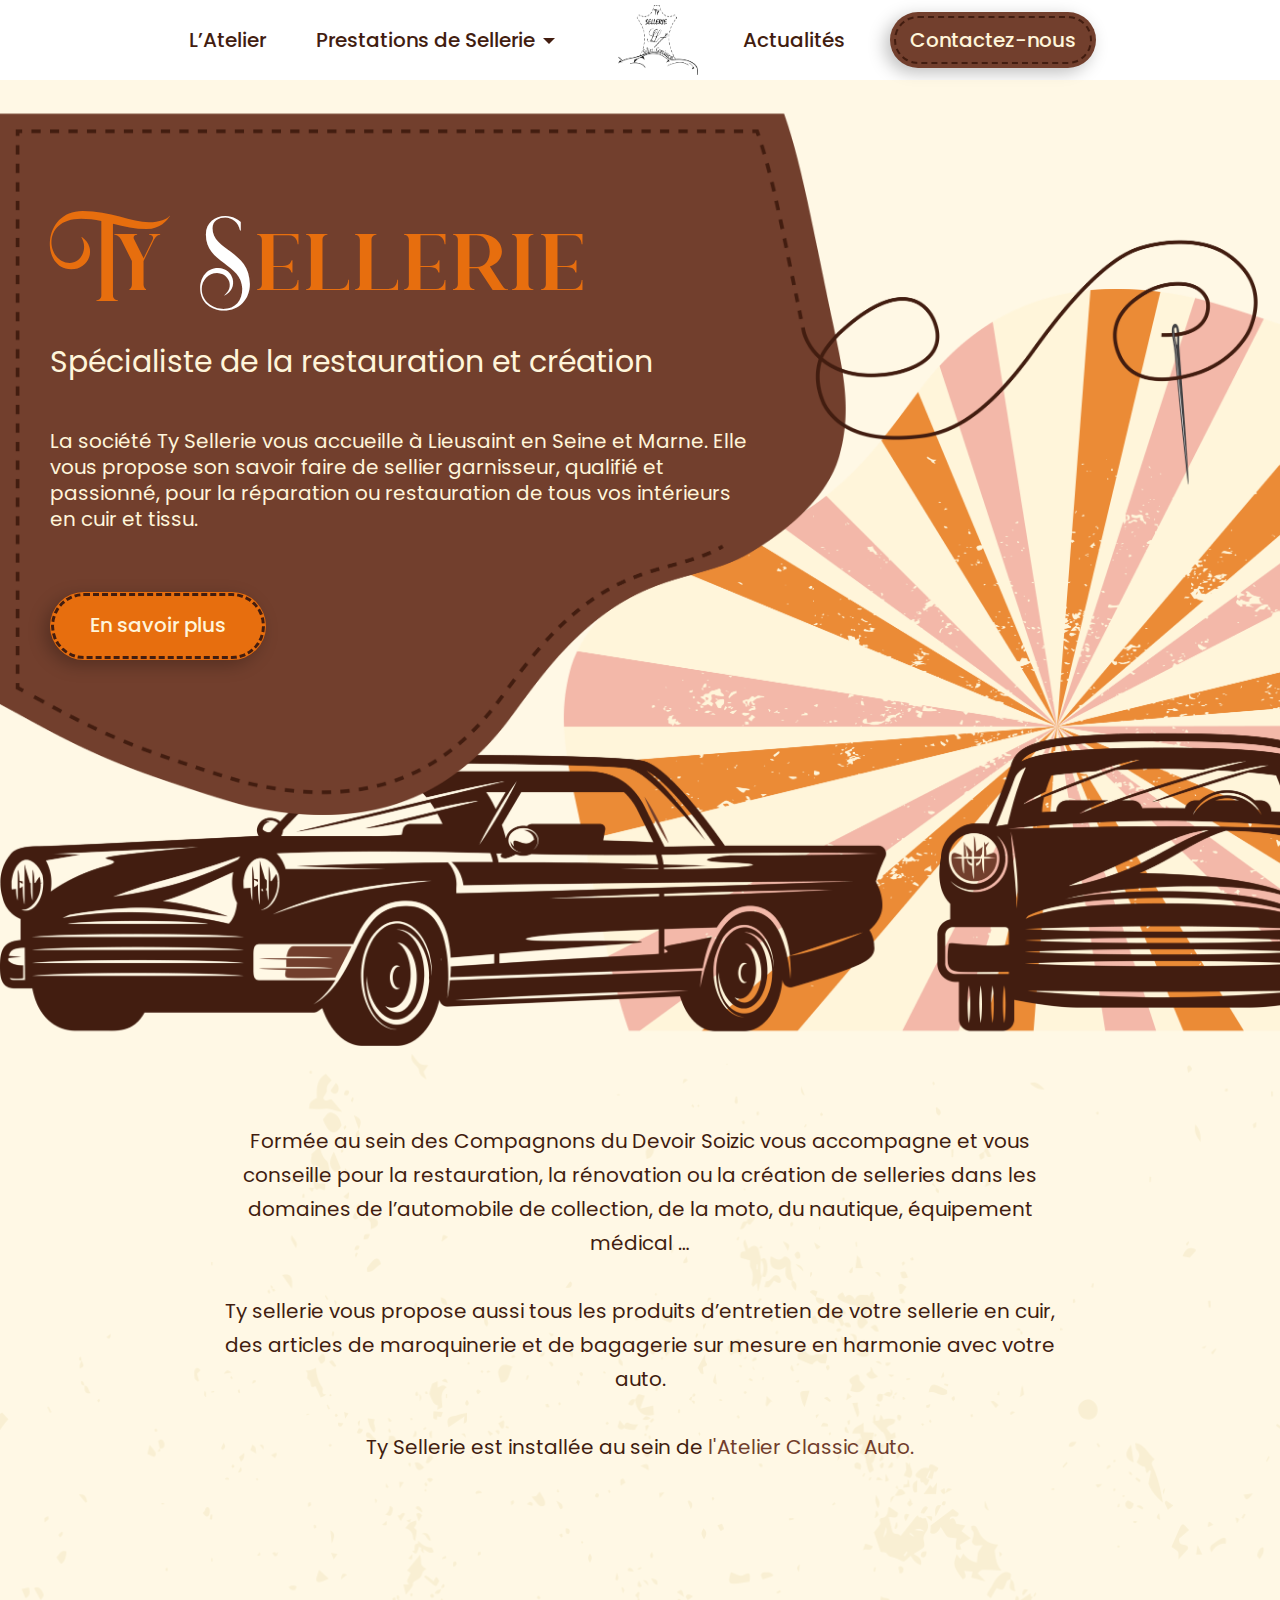
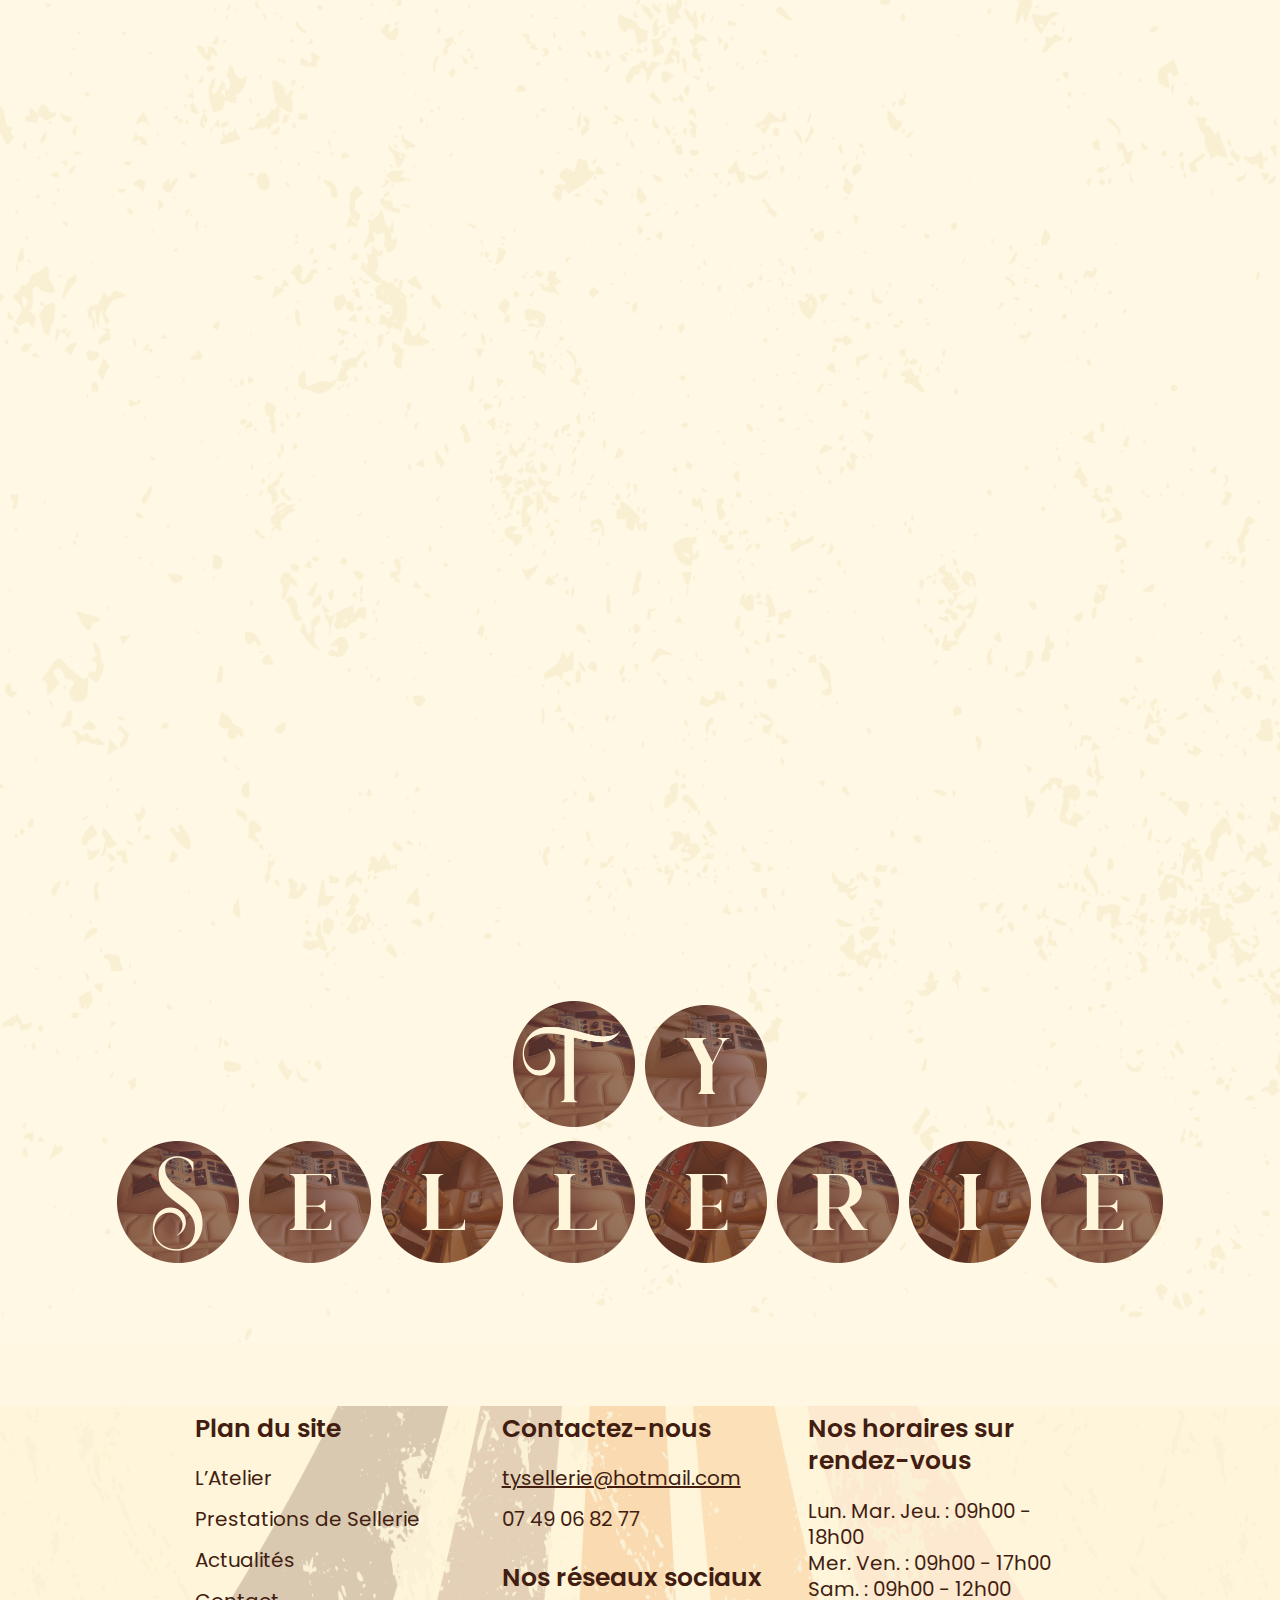
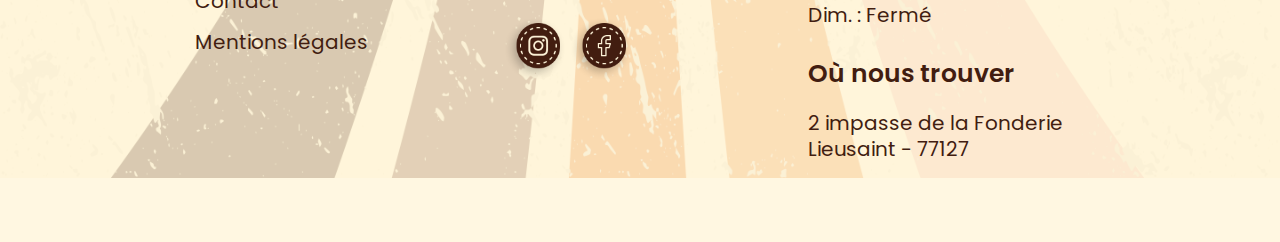
==== commit b5782168: "new test link" ====
--- a/index.html
+++ b/index.html
@@ -10,7 +10,7 @@
     <link href="https://fonts.googleapis.com/css?family=Heebo:400,700|Lato:400,700&display=swap" rel="stylesheet">
     <link rel="stylesheet" href="https://unpkg.com/aos@next/dist/aos.css" />
     <link rel="stylesheet" href="./assets/css/style.css">
-    <link rel="icon" href="/assets/img/favicone.jpg" type="image/x-icon" />
+    <link rel="icon" href="./assets/img/favicone.jpg" type="image/x-icon" />
     <script src="https://ajax.googleapis.com/ajax/libs/jquery/3.5.1/jquery.min.js"></script>
     <script defer src="./assets/js/popper.min.js"></script>
     <script defer src="./assets/js/bootstrap.min.js"></script>
@@ -49,8 +49,8 @@
     <nav class="navbar navbar-expand-lg fixedNav">
         <div class="container-fluid">
             <div class="Navbar_image2">
-                <a href="./index.html"><img src="./assets/img/logo.png"
-                    class="Navbar_image-img" alt="" /></a>
+                <a href="./index.html"><img src="../assets/img/logo.png"
+                        class="Navbar_image-img" alt="" /></a>
             </div>
             <button class="navbar-toggler" type="button" data-toggle="collapse" data-target="#navbarNav"
                 aria-controls="navbarNav" aria-expanded="false" aria-label="Toggle navigation">
@@ -141,32 +141,32 @@
         <div class="container-fluid">
             <div class="row">
                 <div class="col-md-4 col-sm-6">
-                    <div class="gallery_image gallery_image-brown" data-aos="fade-right">
+                    <div class="gallery_image gallery_image-brown white-border" data-aos="fade-right">
                         <img src="./assets/img/1.png" class="gallery_image-img" alt="" />
                     </div>
                 </div>
                 <div class="col-md-4 col-sm-6">
-                    <div class="gallery_image gallery_image-lightBrown" data-aos="fade-up">
+                    <div class="gallery_image gallery_image-lightBrown orange-border" data-aos="fade-up">
                         <img src="./assets/img/2.png" class="gallery_image-img" alt="" />
                     </div>
                 </div>
-                <div class="col-md-4 col-sm-6">
-                    <div class="gallery_image gallery_image-orange" data-aos="fade-left">
+                <div class="col-md-4 col-sm-6 ssmargin">
+                    <div class="gallery_image gallery_image-orange brown-border" data-aos="fade-left">
                         <img src="./assets/img/1.png" class="gallery_image-img" alt="" />
                     </div>
                 </div>
                 <div class="col-md-4 col-sm-6 mt-5">
-                    <div class="gallery_image gallery_image-lightOrange" data-aos="fade-right">
+                    <div class="gallery_image gallery_image-lightOrange white-border" data-aos="fade-right">
                         <img src="./assets/img/3.png" class="gallery_image-img" alt="" />
                     </div>
                 </div>
                 <div class="col-md-4 col-sm-6 mt-5">
-                    <div class="gallery_image gallery_image-pink" data-aos="fade-up">
+                    <div class="gallery_image gallery_image-pink orange-border" data-aos="fade-up">
                         <img src="./assets/img/4.png" class="gallery_image-img" alt="" />
                     </div>
                 </div>
                 <div class="col-md-4 col-sm-6 mt-5">
-                    <div class="gallery_image gallery_image-transparent" data-aos="fade-left">
+                    <div class="gallery_image gallery_image-transparent brown-border" data-aos="fade-left">
                         <img src="./assets/img/2.png" class="gallery_image-img" alt="" />
                     </div>
                 </div>
@@ -234,7 +234,7 @@
                             <a href="./contact.html" class="footer_content-li--link">Contact</a>
                         </li>
                         <li class="footer_content-li">
-                            <a href="./mentions-legales.html" class="footer_content-li--link">Mentions légales</a>
+                            <a href="./mentionsLegales.html" class="footer_content-li--link">Mentions légales</a>
                         </li>
                     </ul>
                 </div>
@@ -252,7 +252,7 @@
                                 class="footer_content-li--link">07 49 06 82 77</a>
                         </li>
                     </ul>
-                    <h3 class="footer_content-title">Nos réseaux sociaux</h3>
+                    <h3 class="footer_content-title mt-5">Nos réseaux sociaux</h3>
                     <div class="footer_content-icons">
                         <a href="https://www.instagram.com/tysellerie/" target="_blank" class="link"> <img
                                 src="./assets/img/insta-footer.png" class="footer_content-icons--img" alt="" /></a>
@@ -268,7 +268,7 @@
                         Sam. : 09h00 - 12h00<br>
                         Dim. : Fermé<br></p>
                 </div>
-                <div class="footer_content">
+                <div class="footer_content mt-5">
                     <h3 class="footer_content-title">Où nous trouver</h3>
                     <p class="footer_content-p">2 impasse de la Fonderie<br>
                         Lieusaint - 77127</p>
--- a/assets/css/style.css
+++ b/assets/css/style.css
@@ -1,5 +1,5 @@
 @import url("https://fonts.googleapis.com/css2?family=Poppins:wght@200;300;400;500;600;700;800;900&display=swap");@import url("https://fonts.googleapis.com/css2?family=Roboto:wght@300;400;500;700;900&display=swap");:root{--color-primary:#421D10;--color-secondary: 
-  --font-primary: "Poppins", Helvetica, Arial, sans-serif}@font-face{font-family:"glimmer of light";src:url("../font/glimmer_of_light.otf")}*{margin:0;padding:0}*,*:before,*:after{-webkit-box-sizing:border-box;box-sizing:border-box}*::selection{background-color:var(--color-primary);color:#fff}html{font-family:'Poppins', sans-serif;font-size:62.5% !important;-webkit-tap-highlight-color:rgba(0,0,0,0);scroll-behavior:smooth;line-height:1.5;color:#545454;width:100%;overflow-x:hidden}body{font-family:'Poppins', sans-serif;background-repeat:no-repeat;min-height:100vh;max-width:100%;overflow-x:hidden !important}.bg{background:url("../img/bg.png");background-repeat:no-repeat;background-size:cover;background-position:center}.Navbar{background:#fff !important;z-index:10000 !important;width:100vw;transition:1s all ease-in-out}.Navbar_image2{display:none}@media only screen and (max-width: 990px){.Navbar_image2{display:inline}}@media only screen and (max-width: 990px){.Navbar_image{display:none}}.Navbar_image-img{width:17.6rem;max-width:100% !important;height:11.1rem;margin:1rem 0;margin-left:2rem}@media only screen and (max-width: 768px){.Navbar_image-img{width:auto;height:8vh;max-width:100%;margin-top:1rem !important;margin-bottom:1rem}}.Navbar_nav{font-family:'Poppins', sans-serif;font-size:1.3rem !important;display:flex !important;justify-content:space-between !important;transition:all 5s fade-in;padding:0rem}.Navbar_nav-item{display:flex;justify-content:center;align-items:center;margin:0 2rem !important}@media only screen and (max-width: 990px){.Navbar_nav-item{margin:.5rem 2rem !important}}@media only screen and (max-width: 768px){.Navbar_nav-item{justify-content:flex-start !important;align-items:flex-start !important;text-align:left}}.Navbar_nav-link{font-family:'Poppins';font-style:normal;font-weight:500;font-size:2rem;line-height:1.3;display:flex;align-items:center;color:#421D10;text-transform:none}.Navbar_nav-link:hover{color:#E76E0E;text-decoration:none;cursor:pointer}.Navbar_nav-btn{font-family:'Poppins';font-style:normal;font-weight:500;font-size:2rem;line-height:1.3;color:#FFF5DA;background:#723F2D;box-shadow:-5px 5px 1.7rem rgba(0,0,0,0.25);border-radius:5rem;border:2px dashed #421D10;padding:1.5rem 2rem !important;text-transform:none}@media only screen and (max-width: 900px){.Navbar_nav-btn{margin-left:0 !important}}.Navbar_nav-btn:hover{background:#E76E0E;color:#FFF5DA;transition:all 1s;cursor:pointer}.navbar-active{position:fixed !important;width:100%;max-width:100%;background-color:#fff !important;box-shadow:0 1rem 2rem rgba(0,0,0,0.12);border:0 !important;top:0 !important;left:0 !important;transition:0.2s;z-index:1000 !important}.navbar-active .navbar{height:10vh}.navbar-active .Navbar_image-img{width:7rem !important;height:7rem !important}.dropdown-item.active,.dropdown-item:active{color:#fff;text-decoration:none;background-color:#969d79 !important}.dropdown-toggle::after{position:relative;top:1px;left:2px}.color-white{color:#fff !important}.slider{width:100%;max-width:100%;background:rgba(255,245,218,0.7) !important;position:relative}.slider_content{position:relative;display:flex;justify-content:end;width:100%;max-width:100%;padding-top:20rem}@media only screen and (max-width: 990px){.slider_content{padding:0;display:block}}.slider_bg{position:relative;background:url("../img/slider.png");background-repeat:no-repeat;background-size:contain;background-position:right;width:100%;max-width:100%;height:77.4rem}@media only screen and (max-width: 990px){.slider_bg{height:100%}}.slider_top{position:absolute;top:0;left:0;background:url("../img/slider-top.png");background-repeat:no-repeat;background-size:contain;background-position:left top;width:100%;max-width:100%;height:80rem}@media only screen and (max-width: 990px){.slider_top{position:relative;background-size:cover;background-position:center}}.slider_top-content{padding-left:5rem;padding-top:10rem;width:75rem}@media only screen and (max-width: 990px){.slider_top-content{padding:1rem;width:100%}}.slider_top-content--title{font-family:'glimmer of light';font-style:normal;font-weight:400;font-size:8rem;line-height:1.7;color:#E76E0E;text-align:center}@media only screen and (max-width: 990px){.slider_top-content--title{font-size:6rem}}@media only screen and (max-width: 768px){.slider_top-content--title{font-size:4.8rem}}.slider_top-content--head{font-family:'Poppins';font-style:normal;font-weight:400;font-size:3rem;line-height:1.4;color:#FFF5DA;text-align:center;margin-top:2rem}.slider_top-content--p{font-family:'Poppins';font-style:normal;font-weight:400;font-size:2rem;line-height:1.3;color:#FFF5DA;margin-top:4rem}@media only screen and (max-width: 990px){.slider_top-content--p{margin-right:2rem}}.slider_top-button{width:75rem;display:flex;justify-content:start;align-items:center;margin-top:5rem;margin-left:5rem}@media only screen and (max-width: 990px){.slider_top-button{width:100%;margin-top:3rem;margin-left:2rem}}@media only screen and (max-width: 768px){.slider_top-button{width:100%;margin-top:1rem;margin-left:1rem}}@media only screen and (max-width: 400px){.slider_top-button{justify-content:center;align-items:center;flex-direction:column}}.slider_top-button--btn{font-family:'Poppins';font-style:normal;font-weight:500;font-size:2rem;line-height:1.3;color:#FFF5DA;background:#E76E0E;box-shadow:-5px 5px 1.7rem rgba(0,0,0,0.25);border-radius:5rem;border:2px dashed #421D10;padding:2rem 4rem !important;text-transform:none;text-align:center;margin-right:1rem}@media only screen and (max-width: 900px){.slider_top-button--btn{margin-left:0 !important}}.slider_top-button--btn:hover{background:#723F2D;color:#FFF5DA;text-decoration:none;transition:all .5s;cursor:pointer}.slider_top-button--insta{background:url("../img/insta.png");background-repeat:no-repeat;background-size:contain;background-position:center;width:6.6rem;max-width:100%;height:6.8rem;margin-left:1rem}.menu{padding:7rem 20rem;background:rgba(255,245,218,0.7) !important}@media only screen and (max-width: 1200px){.menu{padding:7rem 10rem}}@media only screen and (max-width: 990px){.menu{padding:7rem}}@media only screen and (max-width: 768px){.menu{padding:4rem 2rem}}.menu_content-p{font-family:'Poppins';font-style:normal;font-weight:400;font-size:2rem;line-height:1.7;text-align:center;color:#421D10}@media only screen and (max-width: 768px){.menu_content-p{text-align:justify}}.menu_content-p2{margin-top:4rem}.link{color:#723F2D !important}.gallery{padding:7rem 20rem;background:rgba(255,245,218,0.7) !important}@media only screen and (max-width: 1200px){.gallery{padding:7rem 10rem}}@media only screen and (max-width: 990px){.gallery{padding:7rem}}@media only screen and (max-width: 768px){.gallery{padding:4rem 2rem}}.gallery-image2{border:.2rem dashed #FFF5DA;height:100%;padding:5rem}.gallery_image{height:100%}.gallery_image-brown{background:#421D10;padding:8rem 1rem;border:2px dashed #FFF5DA}.gallery_image-brown2{background:#421D10;padding:8rem 1rem;padding-bottom:4rem !important}.gallery_image-lightBrown{background:#723F2D;padding:8rem 1rem;border:2px dashed #EB8B36}.gallery_image-orange{background:#E76E0E;padding:8rem 1rem;border:2px dashed #421D10}.gallery_image-lightOrange{background:#EB8B36;padding:8rem 1rem;border:2px dashed #F3B8A9}.gallery_image-pink{background:#F3B8A9;padding:8rem 1rem;border:2px dashed #E76E0E}.gallery_image-transparent{background:#FFF5DA;padding:8rem 1;border:2px dashed #723F2D}.gallery_image-orangePink{background:#EB8B36;border-radius:4.5rem;padding:1.5rem}.gallery_image-img{width:100%;max-width:100%;border-radius:4.5rem;border:.2rem dashed #FFF5DA;padding:1rem}.gallery_image-img2{width:100%;max-width:100%;border-radius:4.5rem;padding:1rem;border:.2rem dashed #FFF5DA}.gallery_image-title{font-family:'Poppins';font-style:normal;font-weight:400;font-size:2rem;line-height:1.3;text-align:center;color:#FFF5DA;margin-top:2rem}.gallery_image-p{font-family:'Poppins';font-style:normal;font-weight:400;font-size:1.5rem;line-height:1.3;text-align:center;color:#FFF5DA;margin-top:4rem}.name{padding:7rem 0;background:rgba(255,245,218,0.7) !important}.name_content{display:flex;justify-content:center;align-items:center;margin:1rem 0}.name_content-image{margin:0 .5rem}.name_content-image--img{width:12.2rem;max-width:100%;height:12.6rem}.footer{background:url("../img/footer-bg.png");background-repeat:no-repeat;background-size:contain;background-position:center;width:100vw;max-width:100%;z-index:0;position:relative;padding:7rem 40rem}@media only screen and (max-width: 1600px){.footer{padding:7rem 18rem}}@media only screen and (max-width: 1200px){.footer{padding:7rem 10rem}}@media only screen and (max-width: 990px){.footer{padding:7rem}}@media only screen and (max-width: 768px){.footer{padding:4rem 2rem}}.footer::before{content:'';position:absolute;top:0;left:0;width:100%;max-width:100%;height:100%;background:#EADFC5;opacity:0.9;z-index:-1;transition:.5s}@media only screen and (max-width: 768px){.footer_content{text-align:center}}.footer_content-title{font-family:'Poppins';font-style:normal;font-weight:600;font-size:2.5rem;line-height:1.3;color:#421D10;margin-bottom:2rem}.footer_content-p{font-family:'Poppins';font-style:normal;font-weight:400;font-size:2rem;line-height:1.3;color:#421D10;margin:1rem 0}.footer_content-ul{list-style:none}.footer_content-li{margin:1.5rem 0}.footer_content-li--link{font-family:'Poppins';font-style:normal;font-weight:400;font-size:2rem;line-height:1.3;text-align:center;color:#421D10}.footer_content-li--link:hover{color:#EB8B36;text-decoration:none;cursor:pointer}.footer_content-icons{display:flex;justify-content:start;align-items:center}@media only screen and (max-width: 768px){.footer_content-icons{justify-content:center}}.footer_content-icons--img{width:6.6rem;max-width:100%;height:6.8rem}.banner{width:100%;max-width:100%}.banner_row{display:flex;justify-content:center;align-items:center;width:100vw;max-width:100%;height:60rem}@media only screen and (max-width: 990px){.banner_row{flex-direction:column;height:100%}}.banner_left{background:url("../img/left.png");background-position:center;background-repeat:no-repeat;background-size:cover;width:100vw;max-width:100%;height:60rem}.banner_left-content--title{font-family:'glimmer of light';font-style:normal;font-weight:400;font-size:8rem;line-height:1.7;text-align:center;color:#FFF5DA;margin-top:2rem}.banner_right{background:url("../img/right.png");background-position:center;background-repeat:no-repeat;background-size:cover;width:100vw;max-width:100%;height:60rem}.banner_right-content{display:flex;flex-direction:column;justify-content:center;align-items:center;padding:15rem 20rem;padding-bottom:0rem}@media only screen and (max-width: 1400px){.banner_right-content{padding:7rem}}@media only screen and (max-width: 990px){.banner_right-content{padding:7rem}}@media only screen and (max-width: 768px){.banner_right-content{padding:4rem 2rem}}.banner_right-content--title{font-family:'Poppins';font-style:normal;font-weight:400;font-size:3rem;line-height:1.5;text-align:center;color:#FFF5DA}.banner_right-content--p{font-family:'Poppins';font-style:normal;font-weight:400;font-size:2rem;line-height:1.3;text-align:center;color:#FFF5DA}.tabs{background:rgba(255,245,218,0.7) !important;padding:2rem 0}.tabs_row{display:flex;justify-content:space-between;align-items:center;padding:2rem 0}@media only screen and (max-width: 990px){.tabs_row{justify-content:center;align-items:center;flex-wrap:wrap}}@media only screen and (max-width: 990px){.tabs_tab{margin:2rem}}.tabs_tab-p{font-family:'Poppins';font-style:normal;font-weight:600;font-size:2rem;line-height:1.3;display:flex;align-items:center;text-align:center;color:#723F2D;padding:.2rem 4rem}.tabs_tab-p::hover{cursor:pointer}.tabs_tab-active{display:flex;align-items:center;text-align:center;background:#FFF5DA;box-shadow:-0.5rem 0.5rem 1.7rem rgba(0,0,0,0.25);border-radius:5rem;border:2px dashed #723F2D;padding:.4rem 1rem}.details{background:rgba(255,245,218,0.7) !important;padding-top:3rem}.details_content{padding:3rem 0;background:rgba(255,245,218,0.7) !important}.details_content-title{font-family:'glimmer of light';font-style:normal;font-weight:400;font-size:6rem;line-height:1.5;text-align:center;color:#421D10}.details_content-p{font-family:'Poppins';font-style:normal;font-weight:400;font-size:2rem;line-height:1.4;text-align:center;color:#421D10;margin-top:3rem}.details_images{background:rgba(255,245,218,0.7) !important;padding-top:2rem;padding-bottom:7rem}.details_images-img{width:100%;max-width:100%;margin:1rem 0}.contact{padding:7rem 0;background:rgba(255,245,218,0.7) !important}.contact_bg{background:#421D10;padding:1rem}.contact_content{padding:3rem;border:2px dashed #FFF5DA}.contact_content-title{font-family:'glimmer of light';font-style:normal;font-weight:400;font-size:3rem;line-height:1.4;text-align:left;color:#FFF5DA;margin-bottom:2rem}.contact_content-ul{list-style:none}.contact_content-li{font-family:'Poppins';font-style:normal;font-weight:400;font-size:2rem;line-height:1.5;text-align:justify;color:#FFFFFF}.contact_content-form--label{font-family:'Roboto';font-style:normal;font-weight:500;font-size:2.5rem;line-height:1.5;display:flex;align-items:center;text-align:justify;color:#FFF5DA}.contact_content-form--input{width:100%;max-width:100%;font-family:'Roboto';font-style:normal;font-weight:400;font-size:2.5rem;line-height:1.6;padding:1rem;display:flex;align-items:center;color:#FFFFFF;background:#723F2D;border-radius:1rem}.contact_content-form--textarea{width:100%;max-width:100%;height:100%;font-family:'Roboto';font-style:normal;font-weight:400;font-size:2.5rem;line-height:1.6;padding:1rem;display:flex;align-items:center;color:#FFFFFF !important;background:#723F2D;border-radius:1rem}.contact_content-form--btn{font-family:'Poppins';font-style:normal;font-weight:500;font-size:2rem;line-height:1.4;display:flex;align-items:center;text-align:center;color:#FFF5DA;background:#E76E0E;box-shadow:-0.5rem 0.5rem 1.7rem rgba(0,0,0,0.25);border-radius:5rem;border:2px dashed #723F2D;padding:1rem 6rem !important}::placeholder{color:#fff !important;opacity:1}:-ms-input-placeholder{color:#fff !important}::-ms-input-placeholder{color:#fff !important}/*!
+  --font-primary: "Poppins", Helvetica, Arial, sans-serif}@font-face{font-family:"glimmer of light";src:url("../font/glimmer_of_light.otf")}*{margin:0;padding:0}*,*:before,*:after{-webkit-box-sizing:border-box;box-sizing:border-box}*::selection{background-color:var(--color-primary);color:#fff}html{font-family:'Poppins', sans-serif;font-size:62.5% !important;-webkit-tap-highlight-color:rgba(0,0,0,0);scroll-behavior:smooth;line-height:1.5;color:#545454;width:100%;overflow-x:hidden}body{font-family:'Poppins', sans-serif;background-repeat:no-repeat;min-height:100vh;max-width:100%;overflow-x:hidden !important}.bg{background:url("../img/bg.png");background-repeat:no-repeat;background-size:cover;background-position:center}.Navbar{background:#fff !important;z-index:10000 !important;width:100vw;transition:1s all ease-in-out}.Navbar_image2{display:none}@media only screen and (max-width: 990px){.Navbar_image2{width:auto;height:8vh;max-width:100%;margin-top:1rem !important;margin-bottom:1rem;display:inline}}@media only screen and (max-width: 990px){.Navbar_image{display:none}}.Navbar_image-img{width:8rem !important;max-width:100%;height:7rem !important;margin-left:2rem}@media only screen and (max-width: 768px){.Navbar_image-img{width:auto;height:8vh;max-width:100%;margin-bottom:.5rem}}.Navbar_nav{font-family:'Poppins', sans-serif;font-size:1.3rem !important;display:flex !important;justify-content:space-between !important;transition:all 5s fade-in;padding:0rem}.Navbar_nav-item{display:flex;justify-content:center;align-items:center;margin:0 2rem !important}@media only screen and (max-width: 990px){.Navbar_nav-item{margin:.5rem 2rem !important}}@media only screen and (max-width: 768px){.Navbar_nav-item{justify-content:flex-start !important;align-items:flex-start !important;text-align:left}}.Navbar_nav-link{font-family:'Poppins';font-style:normal;font-weight:500;font-size:2rem;line-height:1.3;display:flex;align-items:center;color:#421D10;text-transform:none}.Navbar_nav-link:hover{color:#E76E0E;text-decoration:none;cursor:pointer}.Navbar_nav-btn{font-family:'Poppins';font-style:normal;font-weight:500;font-size:2rem;line-height:1.3;color:#FFF5DA;background:#723F2D;box-shadow:-5px 5px 1.7rem rgba(0,0,0,0.25);border-radius:5rem;outline:2px dashed #421D10;outline-offset:-6px;padding:1.5rem 2rem !important;text-transform:none}@media only screen and (max-width: 900px){.Navbar_nav-btn{margin-left:0 !important}}.Navbar_nav-btn:hover{background:#E76E0E;color:#FFF5DA;transition:all 1s;cursor:pointer}.navbar-toggler{background-color:#723F2D !important;color:#fff;border-radius:50% !important;padding:1rem 1.2rem !important}.navbar-active{position:fixed !important;width:100%;max-width:100%;background-color:#fff !important;box-shadow:0 1rem 2rem rgba(0,0,0,0.12);border:0 !important;top:0 !important;left:0 !important;transition:0.2s;z-index:1000 !important}.navbar-active .navbar{height:10vh}.navbar-active .Navbar_image-img{width:7rem !important;height:7rem !important}.dropdown-item.active,.dropdown-item:active{color:#fff;text-decoration:none;background-color:#969d79 !important}.dropdown-toggle::after{position:relative;top:1px;left:2px}.color-white{color:#fff !important}.slider{width:100%;max-width:100%;background:rgba(255,245,218,0.7) !important;position:relative}.slider_content{position:relative;display:flex;justify-content:end;width:100%;max-width:100%;padding-top:20rem}@media only screen and (max-width: 990px){.slider_content{padding:0;display:block}}.slider_bg{position:relative;background:url("../img/slider.png");background-repeat:no-repeat;background-size:contain;background-position:right;width:100%;max-width:100%;height:77.4rem}@media only screen and (max-width: 990px){.slider_bg{height:100%}}.slider_top{position:absolute;top:0;left:0;background:url("../img/slider-top2.png");background-repeat:no-repeat;background-size:contain;background-position:left top;width:100%;max-width:100%;height:80rem;z-index:1}@media only screen and (max-width: 1600px){.slider_top{height:100%}}@media only screen and (max-width: 990px){.slider_top{background-image:none;position:relative;background-size:cover;background-position:center;background-color:#723F2D !important;padding:4rem 1rem;outline:3px dashed #421D10;outline-offset:-7px}}.slider_top-content{display:flex;flex-direction:column;justify-content:center;align-items:start;padding-left:5rem;padding-top:10rem;width:75rem}@media only screen and (max-width: 990px){.slider_top-content{padding:1rem;width:100%}}.slider_top-content--title{font-family:'glimmer of light';font-style:normal;font-weight:400;font-size:8rem;line-height:1.7;color:#E76E0E;text-align:center}@media only screen and (max-width: 990px){.slider_top-content--title{font-size:6rem}}@media only screen and (max-width: 768px){.slider_top-content--title{font-size:4.8rem}}.slider_top-content--head{font-family:'Poppins';font-style:normal;font-weight:400;font-size:3rem;line-height:1.4;color:#FFF5DA;text-align:center;margin-top:2rem}.slider_top-content--p{font-family:'Poppins';font-style:normal;font-weight:400;font-size:2rem;line-height:1.3;color:#FFF5DA;margin-top:4rem}@media only screen and (max-width: 990px){.slider_top-content--p{margin-right:.2rem}}.slider_top-button{width:75rem;display:flex;justify-content:start;align-items:center;margin-top:5rem;margin-left:5rem}@media only screen and (max-width: 990px){.slider_top-button{width:100%;margin-top:3rem;margin-left:2rem}}@media only screen and (max-width: 768px){.slider_top-button{width:100%;margin-top:1rem;margin-left:1rem}}@media only screen and (max-width: 400px){.slider_top-button{justify-content:center;align-items:center;flex-direction:column !important}}.slider_top-button--btn{font-family:'Poppins';font-style:normal;font-weight:500;font-size:2rem;line-height:1.3;color:#FFF5DA;background:#E76E0E;box-shadow:-5px 5px 1.7rem rgba(0,0,0,0.25);border-radius:5rem;outline:3px dashed #421D10;outline-offset:-4px;padding:2rem 4rem !important;text-transform:none;text-align:center;margin-right:1rem}@media only screen and (max-width: 900px){.slider_top-button--btn{margin-left:0 !important}}.slider_top-button--btn:hover{background:#723F2D;color:#FFF5DA;text-decoration:none;transition:all .5s;cursor:pointer}.slider_top-button--insta{background:url("../img/insta.png");background-repeat:no-repeat;background-size:contain;background-position:center;width:6.6rem;max-width:100%;height:6.8rem;margin-left:1rem}.white-border{outline:3px dashed #FFF5DA;outline-offset:-7px}.orange-border{outline:3px dashed #EB8B36;outline-offset:-7px}.brown-border{outline:3px dashed #421D10;outline-offset:-7px}.menu{padding:7rem 20rem;background:rgba(255,245,218,0.7) !important}@media only screen and (max-width: 1200px){.menu{padding:7rem 10rem}}@media only screen and (max-width: 990px){.menu{padding:7rem}}@media only screen and (max-width: 768px){.menu{padding:4rem 2rem}}.menu_content-p{font-family:'Poppins';font-style:normal;font-weight:400;font-size:2rem;line-height:1.7;text-align:center;color:#421D10}@media only screen and (max-width: 768px){.menu_content-p{text-align:justify}}.menu_content-p2{margin-top:4rem}.link{color:#723F2D !important}.gallery{padding:7rem 20rem;background:rgba(255,245,218,0.7) !important}@media only screen and (max-width: 1200px){.gallery{padding:7rem 10rem}}@media only screen and (max-width: 990px){.gallery{padding:7rem}}@media only screen and (max-width: 768px){.gallery{padding:4rem 2rem}}.gallery-image2{border:.2rem dashed #FFF5DA;height:100%;padding:5rem}.gallery_image{height:100%}@media only screen and (max-width: 990px){.gallery_image{margin:2rem 0}}.gallery_image-brown{background:#421D10;padding:8rem 1rem}.gallery_image-brown2{background:#421D10;padding:8rem 1rem;padding-bottom:4rem !important}.gallery_image-lightBrown{background:#723F2D;padding:8rem 1rem}.gallery_image-orange{background:#E76E0E;padding:8rem 1rem}.gallery_image-lightOrange{background:#EB8B36;padding:8rem 1rem}.gallery_image-pink{background:#F3B8A9;padding:8rem 1rem}.gallery_image-transparent{background:#FFF5DA;padding:8rem 1rem}.gallery_image-orangePink{background:#EB8B36;border-radius:4.5rem;padding:1.5rem}.gallery_image-img{width:100%;max-width:100%;border-radius:4.5rem;padding:1rem}.gallery_image-img2{width:100%;max-width:100%;border-radius:4.5rem;padding:1rem}.gallery_image-title{font-family:'Poppins';font-style:normal;font-weight:400;font-size:2rem;line-height:1.3;text-align:center;color:#FFF5DA;margin-top:2rem}.gallery_image-p{font-family:'Poppins';font-style:normal;font-weight:400;font-size:1.5rem;line-height:1.3;text-align:center;color:#FFF5DA;margin-top:4rem}@media only screen and (max-width: 990px){.ssmargin{margin-top:3rem !important}}.name{padding:7rem 0;background:rgba(255,245,218,0.7) !important}.name_content{display:flex;justify-content:center;align-items:center;margin:1rem 0}.name_content-image{margin:0 .5rem}.name_content-image--img{width:12.2rem;max-width:100%;height:12.6rem}@media only screen and (max-width: 990px){.name_content-image--img{height:auto}}.footer{background:url("../img/footer-bg.png");background-repeat:no-repeat;background-size:contain;background-position:center;width:100vw;max-width:100%;z-index:0;position:relative;padding:7rem 40rem;padding-top:3rem}@media only screen and (max-width: 1600px){.footer{padding:7rem 18rem}}@media only screen and (max-width: 1200px){.footer{padding:7rem 10rem}}@media only screen and (max-width: 990px){.footer{background-image:none;padding:7rem}}@media only screen and (max-width: 768px){.footer{padding:4rem 2rem}}.footer::before{content:'';position:absolute;top:0;left:0;width:100%;max-width:100%;height:100%;background:#FFF5DA;opacity:0.8;z-index:-1;transition:.5s}@media only screen and (max-width: 768px){.footer_content{text-align:center}}.footer_content-title{font-family:'Poppins';font-style:normal;font-weight:600;font-size:2.5rem;line-height:1.3;color:#421D10;margin-bottom:2rem}.footer_content-p{font-family:'Poppins';font-style:normal;font-weight:400;font-size:2rem;line-height:1.3;color:#421D10;margin:1rem 0}.footer_content-ul{list-style:none}.footer_content-li{margin:1.5rem 0}.footer_content-li--link{font-family:'Poppins';font-style:normal;font-weight:400;font-size:2rem;line-height:1.3;text-align:center;color:#421D10}.footer_content-li--link:hover{color:#EB8B36;text-decoration:none;cursor:pointer}.footer_content-icons{display:flex;justify-content:start;align-items:center}@media only screen and (max-width: 768px){.footer_content-icons{justify-content:center}}.footer_content-icons--img{width:6.6rem;max-width:100%;height:6.8rem}.banner{width:100%;max-width:100%}.banner_row{display:flex;justify-content:center;align-items:center;width:100vw;max-width:100%;height:60rem}@media only screen and (max-width: 1600px){.banner_row{height:100%}}@media only screen and (max-width: 990px){.banner_row{flex-direction:column;height:100%}}.banner_row2{display:flex;justify-content:center;align-items:center;width:100vw;max-width:100%;height:30.2rem}@media only screen and (max-width: 1600px){.banner_row2{height:100%}}@media only screen and (max-width: 990px){.banner_row2{flex-direction:column;height:100%}}.banner_left2{background:url("../img/left.png");background-position:center;background-repeat:no-repeat;background-size:cover;width:100vw;max-width:100%;height:30.2rem}.banner_left{background:url("../img/left.png");background-position:center;background-repeat:no-repeat;background-size:cover;width:100vw;max-width:100%;height:60rem}@media only screen and (max-width: 990px){.banner_left{height:30rem}}.banner_left-content--title{font-family:'glimmer of light';font-style:normal;font-weight:400;font-size:6rem;line-height:1.7;text-align:center;color:#FFF5DA;margin-top:2rem;padding:0 4rem}@media only screen and (max-width: 990px){.banner_left-content--title{padding:0 2rem}}@media only screen and (max-width: 768px){.banner_left-content--title{padding:0;font-size:4rem;white-space:none}}.banner_right2{display:flex;flex-direction:column;justify-content:center;align-items:center;background-color:#723F2D;background-position:center;background-repeat:no-repeat;background-size:cover;width:100vw;max-width:100%;height:30.2rem;outline:5px dashed #421D10;outline-offset:-10px}.banner_right{display:flex;flex-direction:column;justify-content:center;align-items:center;background-color:#723F2D;background-position:center;background-repeat:no-repeat;background-size:cover;width:100vw;max-width:100%;height:60rem;outline:5px dashed #421D10;outline-offset:-10px}.banner_right-content2{display:flex;flex-direction:column;justify-content:center;align-items:center;padding:0 20rem;padding-bottom:0rem}.banner_right-content{display:flex;flex-direction:column;justify-content:center;align-items:center;padding:0 20rem;padding-bottom:0rem}@media only screen and (max-width: 1600px){.banner_right-content{padding:0 5rem}}@media only screen and (max-width: 1400px){.banner_right-content{padding:0 7rem}}@media only screen and (max-width: 990px){.banner_right-content{padding:0 7rem}}@media only screen and (max-width: 768px){.banner_right-content{padding:0 2rem}}.banner_right-content--title{font-family:'Poppins';font-style:normal;font-weight:400;font-size:3rem;line-height:1.5;text-align:center;color:#FFF5DA}.banner_right-content--p{font-family:'Poppins';font-style:normal;font-weight:400;font-size:2rem;line-height:1.3;text-align:center;color:#FFF5DA}.tabs{background:rgba(255,245,218,0.7) !important;padding:2rem 0}.tabs_row{display:flex;justify-content:space-between;align-items:center;padding:2rem 0}@media only screen and (max-width: 990px){.tabs_row{justify-content:center;align-items:center;flex-wrap:wrap}}@media only screen and (max-width: 990px){.tabs_tab{margin:2rem}}.tabs_tab-p{display:flex;justify-content:center;align-items:center;font-family:'Poppins';font-style:normal;font-weight:600;font-size:2rem;color:#723F2D;padding-top:.7rem;white-space:nowrap}.tabs_tab-p::hover{cursor:pointer}.tabs_tab-active{display:flex;justify-content:center;align-items:center;width:21.7rem;height:6rem;background:#FFF5DA;box-shadow:-0.5rem 0.5rem 1.7rem rgba(0,0,0,0.25);border-radius:5rem;outline:2px dashed #723F2D;outline-offset:-7px}@media only screen and (max-width: 768px){.tabs_tab-active{width:100%}}.tabs_tab-active2{display:flex;justify-content:center;align-items:center;width:40rem;height:6rem;background:#FFF5DA;box-shadow:-0.5rem 0.5rem 1.7rem rgba(0,0,0,0.25);border-radius:5rem;outline:2px dashed #723F2D;outline-offset:-7px}@media only screen and (max-width: 768px){.tabs_tab-active2{width:100%}}@media only screen and (max-width: 768px){.check{width:4rem !important;max-width:100%;height:4rem !important;margin-right:1rem !important}}.details{background:rgba(255,245,218,0.7) !important;padding-top:3rem}.details_content{padding:3rem 0;background:rgba(255,245,218,0.7) !important}.details_content-title{font-family:'glimmer of light';font-style:normal;font-weight:400;font-size:6rem;line-height:1.5;text-align:center;color:#421D10}@media only screen and (max-width: 990px){.details_content-title{font-size:4rem}}@media only screen and (max-width: 768px){.details_content-title{font-size:3.2rem}}.details_content-p{font-family:'Poppins';font-style:normal;font-weight:400;font-size:2rem;line-height:1.4;text-align:center;color:#421D10;margin-top:3rem}.details_images{background:rgba(255,245,218,0.7) !important;padding-top:2rem;padding-bottom:7rem}.details_images-img{width:100%;max-width:100%;margin:1rem 0}.contact{padding:7rem 0;background:rgba(255,245,218,0.7) !important}.contact_bg{background:#421D10;padding:1rem}.contact_content{padding:3rem;border:2px dashed #FFF5DA}@media only screen and (max-width: 768px){.contact_content{padding:3rem 1rem}}.contact_content-title{font-family:'glimmer of light';font-style:normal;font-weight:400;font-size:3rem;line-height:1.4;text-align:left;color:#FFF5DA;margin-bottom:2rem}.contact_content-ul{list-style:none}.contact_content-li{font-family:'Poppins';font-style:normal;font-weight:400;font-size:2rem;line-height:1.5;text-align:justify;color:#FFFFFF}.contact_content-form--label{font-family:'Roboto';font-style:normal;font-weight:500;font-size:2.5rem;line-height:1.5;display:flex;align-items:center;text-align:justify;color:#FFF5DA}@media only screen and (max-width: 768px){.contact_content-form--label{font-size:1.7rem}}.contact_content-form--input{width:100%;max-width:100%;font-family:'Roboto';font-style:normal;font-weight:400;font-size:2.5rem;line-height:1.6;padding:1rem;display:flex;align-items:center;color:#FFFFFF;background:#723F2D;border-radius:1rem;outline:none !important;border:none !important}@media only screen and (max-width: 768px){.contact_content-form--input{font-size:1.3rem}}.contact_content-form--textarea{width:100%;max-width:100%;height:100%;font-family:'Roboto';font-style:normal;font-weight:400;font-size:2.5rem;line-height:1.6;padding:1rem;display:flex;align-items:center;color:#FFFFFF !important;background:#723F2D;border-radius:1rem}@media only screen and (max-width: 768px){.contact_content-form--textarea{font-size:1.3rem}}.contact_content-form--btn{font-family:'Poppins';font-style:normal;font-weight:500;font-size:2rem;line-height:1.4;display:flex;align-items:center;text-align:center;color:#FFF5DA;background:#E76E0E;box-shadow:-0.5rem 0.5rem 1.7rem rgba(0,0,0,0.25);border-radius:5rem;outline:3px dashed #723F2D;outline-offset:-7px;padding:1rem 6rem !important}@media only screen and (max-width: 768px){.contact_content-form--btn{justify-content:center !important}}.tocenter{margin-left:auto}@media only screen and (max-width: 768px){.tocenter{margin:0 !important;justify-content:center !important}}::placeholder{color:#fff !important;opacity:1}:-ms-input-placeholder{color:#fff !important}::-ms-input-placeholder{color:#fff !important}/*!
  * Bootstrap v4.0.0 (https://getbootstrap.com)
  * Copyright 2011-2018 The Bootstrap Authors
  * Copyright 2011-2018 Twitter, Inc.
